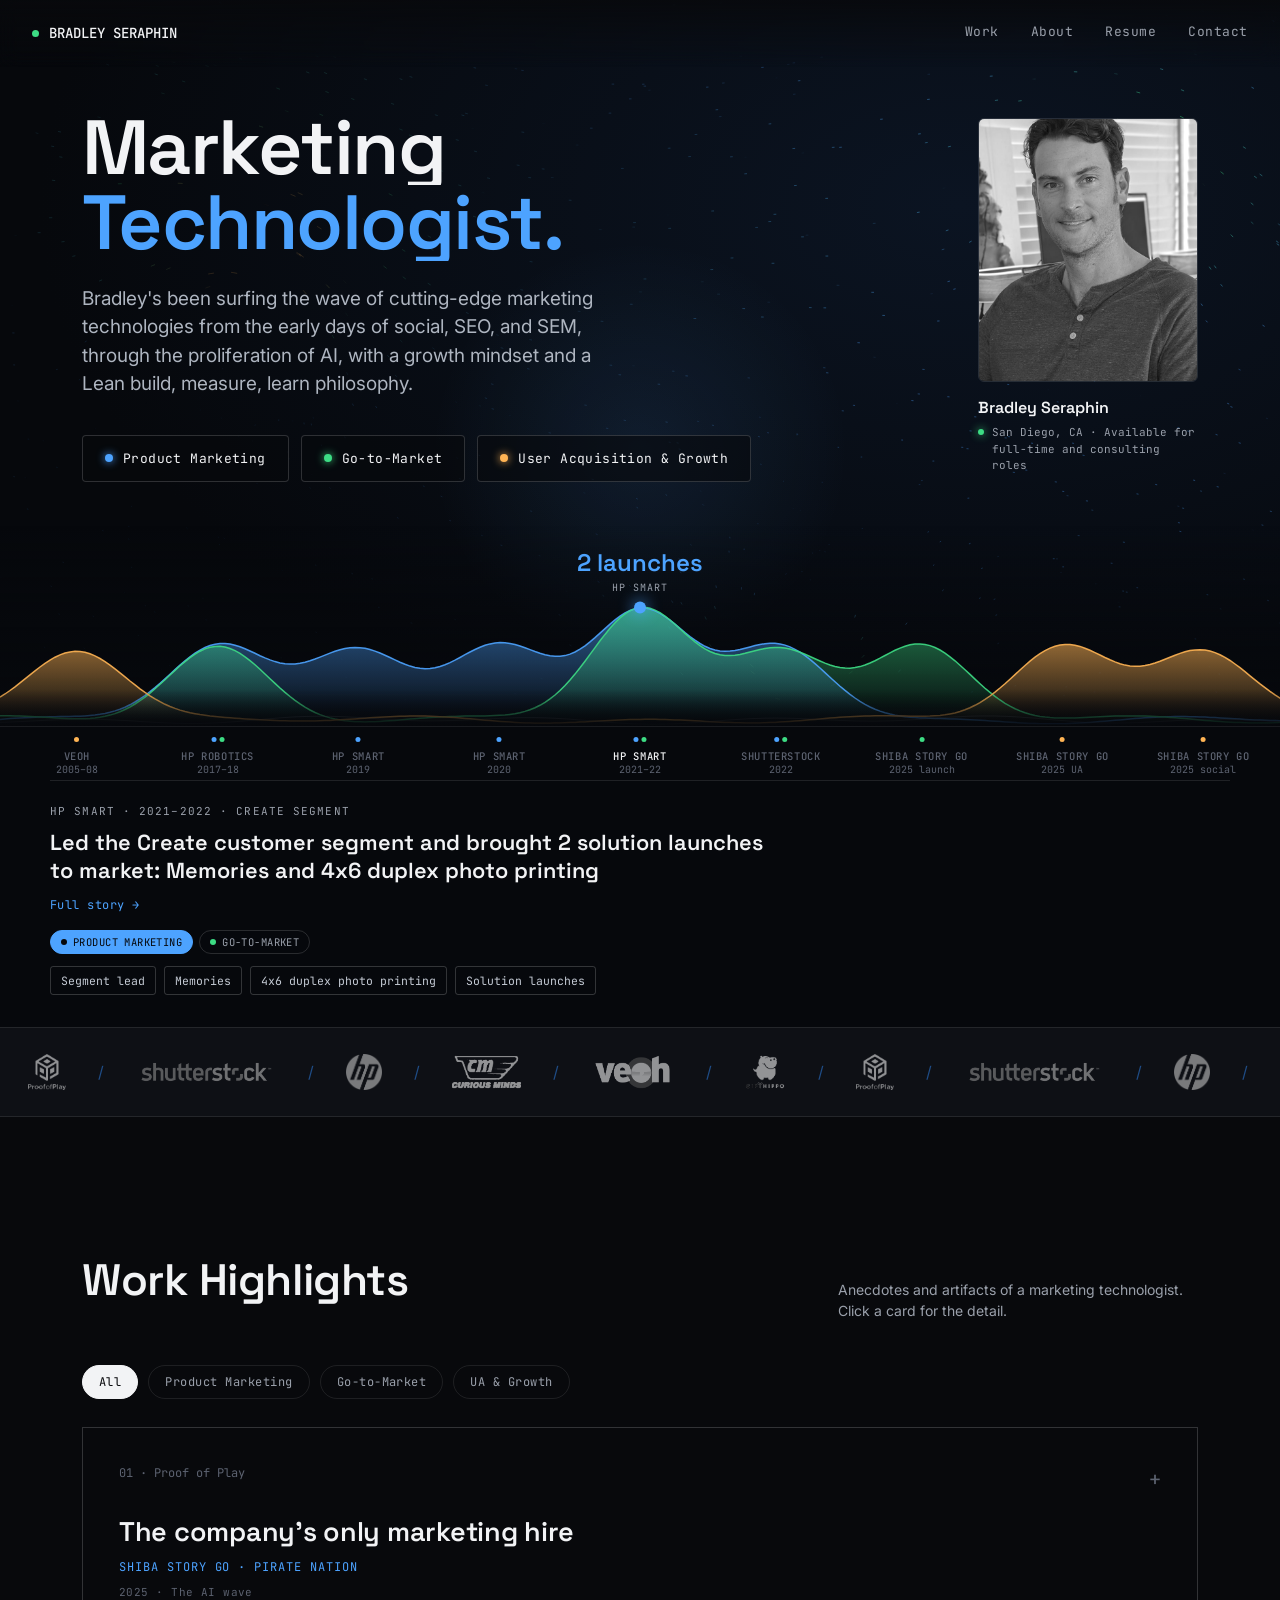
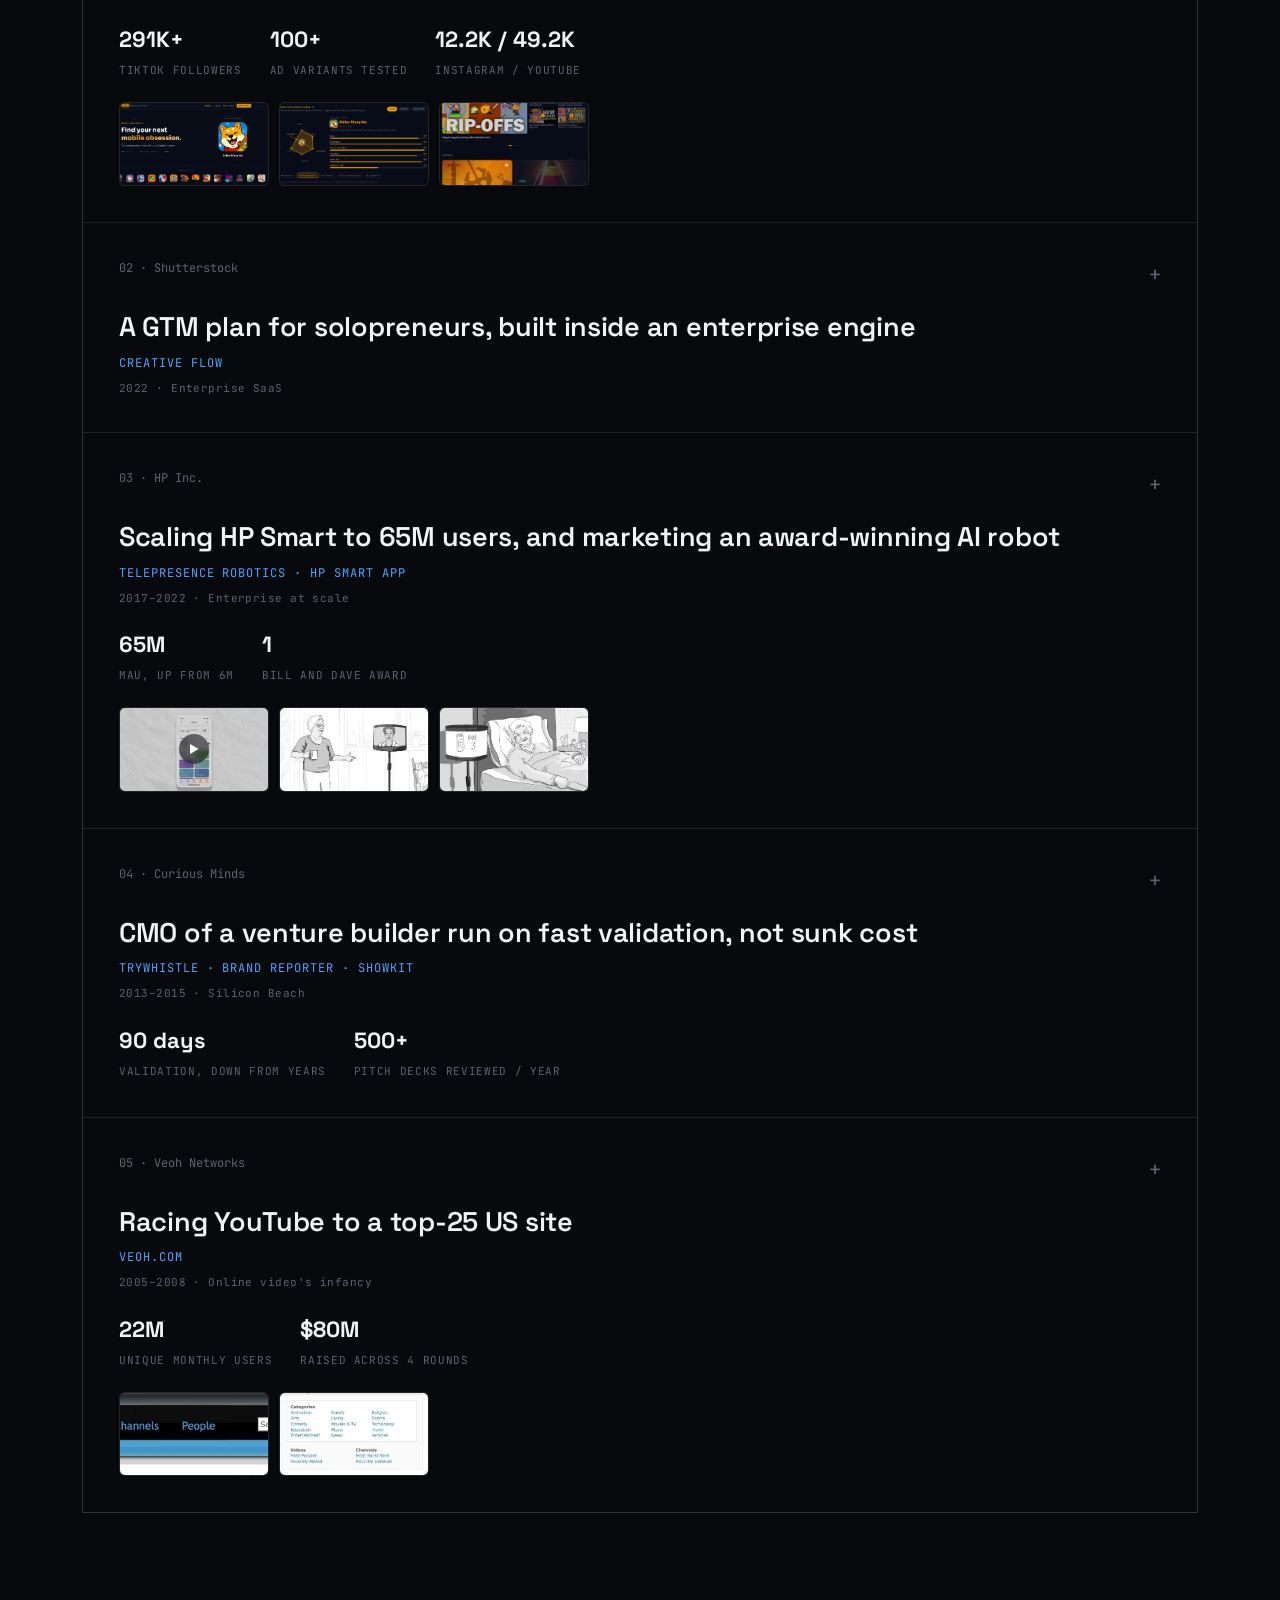
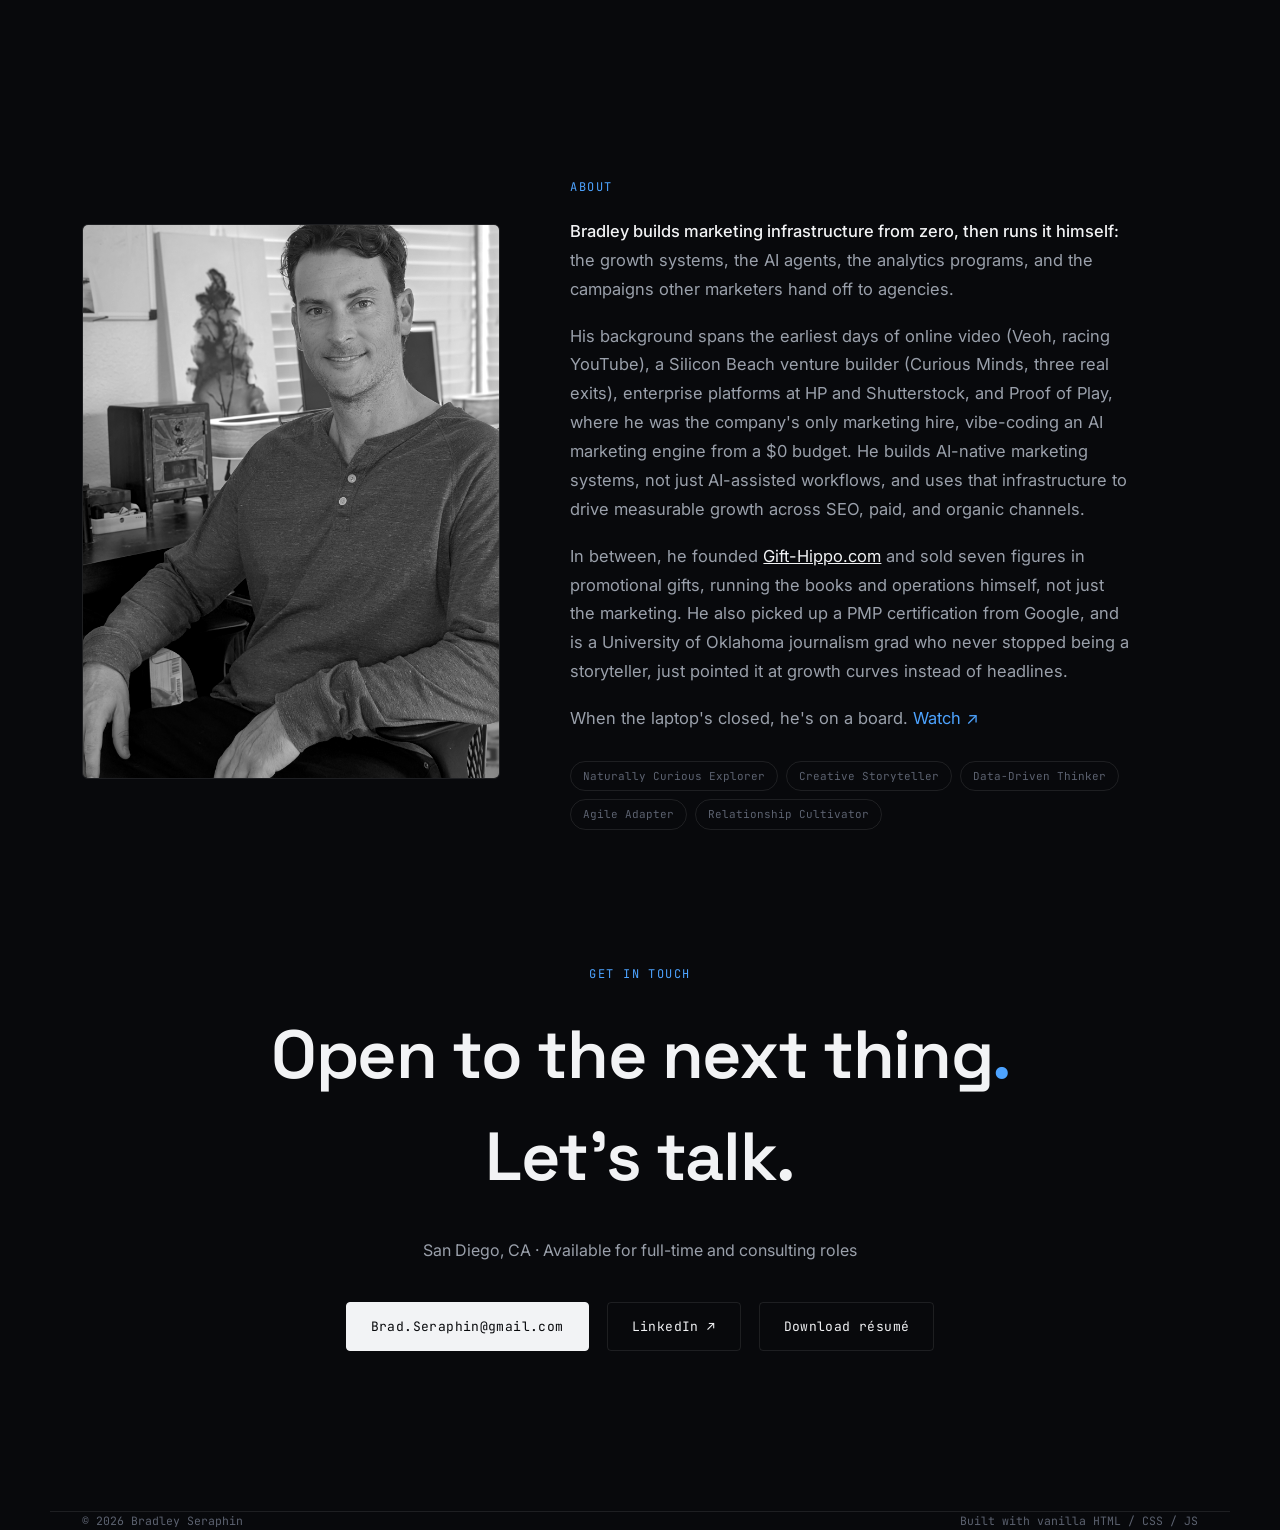
==== index.html @ 52c8e575 "Add Vimeo link to about section Co-Authored-By: Claude Sonnet 4.6 <noreply@anthropic.com>" ====
<!DOCTYPE html>
<html lang="en">
<head>
<meta charset="UTF-8">
<meta name="viewport" content="width=device-width, initial-scale=1.0">
<title>Bradley Seraphin | Marketing Technologist</title>
<meta name="description" content="Bradley Seraphin builds AI-native marketing systems that drive measurable growth, from Veoh and HP to Shutterstock and Proof of Play.">
<link rel="preconnect" href="https://fonts.googleapis.com">
<link rel="preconnect" href="https://fonts.gstatic.com" crossorigin>
<link href="https://fonts.googleapis.com/css2?family=Space+Grotesk:wght@500;600;700&family=Inter:wght@400;500&family=JetBrains+Mono:wght@400;500&display=swap" rel="stylesheet">
<link rel="stylesheet" href="css/style.css">
</head>
<body>

<div class="cursor-glow"></div>

<nav class="nav">
  <a href="#top" class="nav__mark"><span class="nav__dot"></span>BRADLEY SERAPHIN</a>
  <div class="nav__links">
    <a href="#work">Work</a>
    <a href="#about">About</a>
    <a href="assets/Bradley-Seraphin-Resume.pdf" download>Resume</a>
    <a href="#contact">Contact</a>
  </div>
</nav>

<main>

  <section class="hero calm" id="top">
    <canvas id="flow" aria-hidden="true"></canvas>

    <div class="wrap calm__top">
      <div class="calm__copy">
        <h1 class="hero__title" aria-label="Marketing Technologist">
          <span class="line-break"><span class="word"><span style="animation-delay:.05s">Marketing</span></span></span>
          <span class="line-break"><span class="word"><span style="animation-delay:.18s" class="accent">Technologist.</span></span></span>
        </h1>
        <p class="hero__sub">
          Bradley's been surfing the wave of cutting-edge marketing technologies from the early
          days of social, SEO, and SEM, through the proliferation of AI, with a growth mindset
          and a Lean build, measure, learn philosophy.
        </p>
        <div class="calm__pillars" role="group" aria-label="Specialties">
          <button type="button" data-pillar="pm" aria-pressed="false"><i></i>Product Marketing</button>
          <button type="button" data-pillar="gtm" aria-pressed="false"><i></i>Go-to-Market</button>
          <button type="button" data-pillar="growth" aria-pressed="false"><i></i>User Acquisition &amp; Growth</button>
        </div>
      </div>

      <figure class="calm__me">
        <img src="assets/surf-portrait.jpg" alt="Bradley Seraphin">
        <figcaption>
          <b>Bradley Seraphin</b>
          <span><i class="calm__live"></i>San Diego, CA · Available for full-time and consulting roles</span>
        </figcaption>
      </figure>
    </div>

    <div class="swell" id="swell">
      <div class="swell__stage">
        <svg class="swell__svg" aria-hidden="true"></svg>
        <div class="swell__scan" aria-hidden="true"><i></i></div>
        <div class="swell__crest" aria-hidden="true"><b></b><span></span></div>
        <button type="button" class="swell__back" hidden>← All waves</button>
      </div>
      <div class="swell__axis wrap-wide" role="tablist" aria-label="Career moments"></div>
      <div class="swell__readout wrap" id="swell-card" aria-live="polite"></div>
    </div>
  </section>

  <div class="marquee-section">
    <div class="marquee">
      <div class="marquee__group">
        <span class="marquee__item"><a href="work/proof-of-play.html"><img class="marquee__logo" src="assets/logos/proof-of-play.png" alt="Proof of Play"></a></span><span class="marquee__dot">/</span>
        <span class="marquee__item"><a href="work/shutterstock.html"><img class="marquee__logo" src="assets/logos/shutterstock.png" alt="Shutterstock"></a></span><span class="marquee__dot">/</span>
        <span class="marquee__item"><a href="work/hp.html"><img class="marquee__logo" src="assets/logos/hp.png" alt="HP"></a></span><span class="marquee__dot">/</span>
        <span class="marquee__item"><a href="work/curious-minds.html"><img class="marquee__logo" src="assets/logos/curious-minds.png" alt="Curious Minds"></a></span><span class="marquee__dot">/</span>
        <span class="marquee__item"><a href="work/veoh.html"><img class="marquee__logo" src="assets/logos/veoh.png" alt="Veoh"></a></span><span class="marquee__dot">/</span>
        <span class="marquee__item"><a href="work/gift-hippo.html"><img class="marquee__logo" src="assets/logos/gift-hippo.png" alt="Gift Hippo"></a></span><span class="marquee__dot">/</span>
      </div>
      <div class="marquee__group" aria-hidden="true">
        <span class="marquee__item"><a href="work/proof-of-play.html"><img class="marquee__logo" src="assets/logos/proof-of-play.png" alt="Proof of Play"></a></span><span class="marquee__dot">/</span>
        <span class="marquee__item"><a href="work/shutterstock.html"><img class="marquee__logo" src="assets/logos/shutterstock.png" alt="Shutterstock"></a></span><span class="marquee__dot">/</span>
        <span class="marquee__item"><a href="work/hp.html"><img class="marquee__logo" src="assets/logos/hp.png" alt="HP"></a></span><span class="marquee__dot">/</span>
        <span class="marquee__item"><a href="work/curious-minds.html"><img class="marquee__logo" src="assets/logos/curious-minds.png" alt="Curious Minds"></a></span><span class="marquee__dot">/</span>
        <span class="marquee__item"><a href="work/veoh.html"><img class="marquee__logo" src="assets/logos/veoh.png" alt="Veoh"></a></span><span class="marquee__dot">/</span>
        <span class="marquee__item"><a href="work/gift-hippo.html"><img class="marquee__logo" src="assets/logos/gift-hippo.png" alt="Gift Hippo"></a></span><span class="marquee__dot">/</span>
      </div>
    </div>
  </div>

  <section class="section-pad" id="work">
    <div class="wrap">
      <div class="section-head reveal">
        <h2>Work Highlights</h2>
        <p>Anecdotes and artifacts of a marketing technologist. Click a card for the detail.</p>
      </div>

      <div class="work-filter" role="group" aria-label="Filter work by specialty">
        <button type="button" data-filter="all" aria-pressed="true">All</button>
        <button type="button" data-filter="pm" aria-pressed="false">Product Marketing</button>
        <button type="button" data-filter="gtm" aria-pressed="false">Go-to-Market</button>
        <button type="button" data-filter="growth" aria-pressed="false">UA &amp; Growth</button>
      </div>

      <div class="work-grid">

        <article class="case reveal" data-pillars="growth gtm">
          <div class="case__top">
            <span class="case__num">01 · Proof of Play</span>
            <span class="case__toggle">+</span>
          </div>
          <h3 class="case__title">The company's only marketing hire</h3>
          <div class="case__brand">Shiba Story Go · Pirate Nation</div>
          <div class="case__era">2025 · The AI wave</div>
          <div class="case__metrics">
            <div class="case__metric"><b>291K+</b><span>TikTok followers</span></div>
            <div class="case__metric"><b>100+</b><span>ad variants tested</span></div>
            <div class="case__metric"><b>12.2K / 49.2K</b><span>Instagram / YouTube</span></div>
          </div>
          <div class="case__visuals">
            <a class="case__visual" href="work/proof-of-play.html" aria-label="Mobile Game Report home">
              <img src="work/img/mgr-home.png" alt="Mobile Game Report home page">
            </a>
            <a class="case__visual" href="work/proof-of-play.html" aria-label="Game Intelligence Radar">
              <img src="work/img/mgr-radar.png" alt="Game Intelligence Radar">
            </a>
            <a class="case__visual" href="work/proof-of-play.html" aria-label="Mobile Game Report articles">
              <img src="work/img/mgr-articles.png" alt="Mobile Game Report articles">
            </a>
          </div>
          <div class="case__detail">
            <p>
              Sole marketing hire, recruited to build the function from zero,
              driving growth and UA while managing Appvertiser (UA) and EXYZ (creative). Vibe-coded
              Mobile Game Report, a fully automated content engine that ran real research and editorial
              coverage alongside promotional content, earning credible mentions and AI visibility on a
              $0 budget. Built paid acquisition and creative testing systems, including 100+ ad variants,
              and grew Shiba Story Go's TikTok, Instagram, and YouTube from zero in about two months
              before Proof of Play closed.
            </p>
            <a href="work/proof-of-play.html" class="mono-tag" style="display:inline-block; margin-top:6px;">Full story →</a>
          </div>
        </article>

        <article class="case reveal" data-pillars="gtm pm">
          <div class="case__top">
            <span class="case__num">02 · Shutterstock</span>
            <span class="case__toggle">+</span>
          </div>
          <h3 class="case__title">A GTM plan for solopreneurs, built inside an enterprise engine</h3>
          <div class="case__brand">Creative Flow</div>
          <div class="case__era">2022 · Enterprise SaaS</div>
          <div class="case__detail">
            <p>
              Developed the go-to-market plan for Creative Flow, a B2C SaaS product built inside a
              public, enterprise-scale media company (NYSE: SSTK), targeting solopreneurs. The strategy:
              teach first: SEO content and micro-influencer video that taught the audience something
              genuinely useful, building product familiarity and retention before ever asking for the
              sale. Also redesigned splash and landing pages and worked pricing strategy directly with
              product. Enterprise, GTM, SaaS, content, and influencer experience, in one stop.
            </p>
            <a href="work/shutterstock.html" class="mono-tag" style="display:inline-block; margin-top:6px;">Full story →</a>
          </div>
        </article>

        <article class="case reveal" data-pillars="pm gtm">
          <div class="case__top">
            <span class="case__num">03 · HP Inc.</span>
            <span class="case__toggle">+</span>
          </div>
          <h3 class="case__title">Scaling HP Smart to 65M users, and marketing an award-winning AI robot</h3>
          <div class="case__brand">Telepresence Robotics · HP Smart App</div>
          <div class="case__era">2017–2022 · Enterprise at scale</div>
          <div class="case__metrics">
            <div class="case__metric"><b>65M</b><span>MAU, up from 6M</span></div>
            <div class="case__metric"><b>1</b><span>Bill and Dave Award</span></div>
          </div>
          <div class="case__visuals">
            <a class="case__visual" href="work/hp.html" aria-label="Watch: HP Holiday Cards launch video">
              <img src="work/video/hp-holiday-cards-poster.jpg" alt="HP Holiday Cards: 4x6 Duplex launch video">
              <span class="case__visual__play"><span>▶</span></span>
            </a>
            <a class="case__visual" href="work/hp.html" aria-label="See the telepresence robotics illustrations">
              <img src="work/img/hp-sketch-communication.jpg" alt="Telepresence robot illustration, video call with a provider">
            </a>
            <a class="case__visual" href="work/hp.html" aria-label="See the telepresence robotics illustrations">
              <img src="work/img/hp-sketch-medication.jpg" alt="Telepresence robot illustration, medication reminder">
            </a>
          </div>
          <div class="case__detail">
            <p>
              Marketing lead on an award-winning AI telepresence robotics initiative aimed at
              preventing hospital readmissions: business plan, GTM strategy, and market case, taken
              through multiple HP checkpoints and earning the Bill and Dave Award. Then led go-to-market
              and analytics for the HP Smart app, working across 100+ stakeholders as it grew from 6M
              to 65M monthly active users, including the 4x6" Duplex printing feature he wrote the
              user stories for and directed the launch video on.
            </p>
            <a href="work/hp.html" class="mono-tag" style="display:inline-block; margin-top:6px;">Full story →</a>
          </div>
        </article>

        <article class="case reveal" data-pillars="">
          <div class="case__top">
            <span class="case__num">04 · Curious Minds</span>
            <span class="case__toggle">+</span>
          </div>
          <h3 class="case__title">CMO of a venture builder run on fast validation, not sunk cost</h3>
          <div class="case__brand">TryWhistle · Brand Reporter · ShowKit</div>
          <div class="case__era">2013–2015 · Silicon Beach</div>
          <div class="case__metrics">
            <div class="case__metric"><b>90 days</b><span>validation, down from years</span></div>
            <div class="case__metric"><b>500+</b><span>pitch decks reviewed / year</span></div>
          </div>
          <div class="case__detail">
            <p>
              As CMO of a Sunset Blvd venture builder, ran marketing for the incubator itself while
              training young marketers into startup CEOs. Built the Lean Lab, a methodology designed
              to invalidate more ideas than it funded, cutting validation timelines from years to 90
              days on sub-$10K bets. Three ideas survived the filter: TryWhistle (acquired by
              Cloudbeds), Brand Reporter (acquired by YPB Group), and ShowKit (TechCrunch Disrupt
              finalist).
            </p>
            <a href="work/curious-minds.html" class="mono-tag" style="display:inline-block; margin-top:6px;">Full story →</a>
          </div>
        </article>

        <article class="case reveal" data-pillars="growth">
          <div class="case__top">
            <span class="case__num">05 · Veoh Networks</span>
            <span class="case__toggle">+</span>
          </div>
          <h3 class="case__title">Racing YouTube to a top-25 US site</h3>
          <div class="case__brand">Veoh.com</div>
          <div class="case__era">2005–2008 · Online video's infancy</div>
          <div class="case__metrics">
            <div class="case__metric"><b>22M</b><span>unique monthly users</span></div>
            <div class="case__metric"><b>$80M</b><span>raised across 4 rounds</span></div>
          </div>
          <div class="case__visuals">
            <a class="case__visual" href="work/veoh.html" aria-label="See the archived Veoh.com site">
              <img src="work/img/veoh-nav-2007.jpg" alt="Veoh.com navigation bar, archived April 2007">
            </a>
            <a class="case__visual" href="work/veoh.html" aria-label="See the archived Veoh.com site">
              <img src="work/img/veoh-ads-2007.jpg" alt="Veoh.com category browser and 2007 advertiser units">
            </a>
          </div>
          <div class="case__detail">
            <p>
              Left journalism in 2005 for the ground floor of a company chasing the same prize as
              YouTube. Led community and programmed the homepage while picking up the SDLC directly
              from the engineers around him, then turned it all into growth hacking a platform that
              hit a top-25 US, top-100 global audience. Pioneered early in-video ad formats (homepage
              takeovers, preview and post-roll units) on a platform that later won landmark DMCA
              safe-harbor rulings against IO Group and Universal Music Group.
            </p>
            <a href="work/veoh.html" class="mono-tag" style="display:inline-block; margin-top:6px;">Full story →</a>
          </div>
        </article>

      </div>
    </div>
  </section>

  <section class="section-pad" id="about">
    <div class="wrap about">
      <div class="about__img reveal">
        <img src="assets/brad-wide.jpg" alt="Bradley Seraphin at his desk">
      </div>
      <div class="about__body reveal">
        <span class="mono-tag">About</span>
        <p style="margin-top:20px;">
          <strong>Bradley builds marketing infrastructure from zero, then runs it himself:</strong>
          the growth systems, the AI agents, the analytics programs, and the campaigns other marketers
          hand off to agencies.
        </p>
        <p>
          His background spans the earliest days of online video (Veoh, racing YouTube), a Silicon
          Beach venture builder (Curious Minds, three real exits), enterprise platforms at HP and
          Shutterstock, and Proof of Play, where he was the company's only marketing hire,
          vibe-coding an AI marketing engine from a $0 budget. He builds AI-native marketing systems,
          not just AI-assisted workflows, and uses that infrastructure to drive measurable growth
          across SEO, paid, and organic channels.
        </p>
        <p>
          In between, he founded <a href="work/gift-hippo.html" style="color:var(--ink); text-decoration:underline;">Gift-Hippo.com</a> and sold seven figures in promotional gifts,
          running the books and operations himself, not just the marketing. He also picked up a
          PMP certification from Google, and is a University of Oklahoma journalism grad who never
          stopped being a storyteller, just pointed it at growth curves instead of headlines.
        </p>
        <p>
          When the laptop's closed, he's on a board. <a href="https://vimeo.com/bradseraphin" target="_blank" rel="noopener" style="color:var(--accent);">Watch ↗</a>
        </p>
        <div class="traits">
          <span>Naturally Curious Explorer</span>
          <span>Creative Storyteller</span>
          <span>Data-Driven Thinker</span>
          <span>Agile Adapter</span>
          <span>Relationship Cultivator</span>
        </div>
      </div>
    </div>
  </section>

  <section class="contact" id="contact">
    <div class="wrap">
      <span class="mono-tag reveal">Get in touch</span>
      <h2 class="reveal" style="margin-top:20px;">Open to the next thing<span class="accent">.</span> Let's talk.</h2>
      <p class="reveal">San Diego, CA · Available for full-time and consulting roles</p>
      <div class="contact-links reveal">
        <a href="mailto:Brad.Seraphin@gmail.com" class="btn btn--solid">Brad.Seraphin@gmail.com</a>
        <a href="https://www.linkedin.com/in/bradseraphin/" target="_blank" rel="noopener" class="btn btn--ghost">LinkedIn ↗</a>
        <a href="assets/Bradley-Seraphin-Resume.pdf" download class="btn btn--ghost">Download résumé</a>
      </div>
    </div>
  </section>

</main>

<footer class="wrap">
  <span>© 2026 Bradley Seraphin</span>
  <span>Built with vanilla HTML / CSS / JS</span>
</footer>

<script src="js/main.js"></script>
</body>
</html>
---- css/style.css ----
/* ============================================================
   Bradley Seraphin — Marketing Technologist
   ============================================================ */

:root {
  --bg: #08090c;
  --bg-alt: #0e1015;
  --ink: #f2f3f5;
  --ink-dim: #9aa0ab;
  --ink-faint: #5c6270;
  --accent: #4da3ff;
  --accent-dim: #1f4c85;
  --line: rgba(255, 255, 255, 0.09);
  --mono: "JetBrains Mono", ui-monospace, SFMono-Regular, Menlo, monospace;
  --sans: "Space Grotesk", -apple-system, BlinkMacSystemFont, "Segoe UI", sans-serif;
  --body: "Inter", -apple-system, BlinkMacSystemFont, "Segoe UI", sans-serif;
  --ease: cubic-bezier(0.16, 1, 0.3, 1);
}

* { margin: 0; padding: 0; box-sizing: border-box; }

html { scroll-behavior: smooth; }

body {
  background: var(--bg);
  color: var(--ink);
  font-family: var(--body);
  line-height: 1.5;
  overflow-x: hidden;
  -webkit-font-smoothing: antialiased;
}

a { color: inherit; text-decoration: none; }

img { display: block; max-width: 100%; }

section { position: relative; }

.wrap {
  max-width: 1180px;
  margin: 0 auto;
  padding: 0 32px;
}

.mono-tag {
  font-family: var(--mono);
  font-size: 12px;
  letter-spacing: 0.12em;
  text-transform: uppercase;
  color: var(--accent);
}

/* ---------------- Nav ---------------- */

.nav {
  position: fixed;
  top: 0; left: 0; right: 0;
  z-index: 100;
  display: flex;
  align-items: center;
  justify-content: space-between;
  padding: 22px 32px;
  backdrop-filter: blur(10px);
  background: linear-gradient(180deg, rgba(8,9,12,0.85), rgba(8,9,12,0));
  transition: background 0.3s var(--ease);
}

.nav.scrolled {
  background: rgba(8,9,12,0.85);
  border-bottom: 1px solid var(--line);
}

.nav__mark {
  font-family: var(--mono);
  font-weight: 500;
  font-size: 14px;
  display: flex;
  align-items: center;
  gap: 10px;
}

.nav__dot {
  width: 7px; height: 7px;
  border-radius: 50%;
  background: #3ddc84;
  box-shadow: 0 0 0 0 rgba(61,220,132,0.6);
  animation: pulse 2.4s infinite;
}

@keyframes pulse {
  0% { box-shadow: 0 0 0 0 rgba(61,220,132,0.5); }
  70% { box-shadow: 0 0 0 8px rgba(61,220,132,0); }
  100% { box-shadow: 0 0 0 0 rgba(61,220,132,0); }
}

.nav__links {
  display: flex;
  gap: 32px;
  font-family: var(--mono);
  font-size: 13px;
  letter-spacing: 0.04em;
}

.nav__links a {
  position: relative;
  color: var(--ink-dim);
  transition: color 0.2s;
  padding-bottom: 3px;
}
.nav__links a::after {
  content: "";
  position: absolute;
  left: 0; bottom: 0;
  width: 0; height: 1px;
  background: var(--accent);
  transition: width 0.25s var(--ease);
}
.nav__links a:hover { color: var(--ink); }
.nav__links a:hover::after { width: 100%; }

/* ---------------- Hero (legacy base — kept for work pages) ---------------- */

.hero {
  height: 100vh;
  min-height: 640px;
  display: flex;
  align-items: center;
  overflow: hidden;
  background: var(--bg);
}

.hero__title {
  font-family: var(--sans);
  font-weight: 600;
  font-size: clamp(40px, 7vw, 92px);
  line-height: 0.98;
  letter-spacing: -0.02em;
  max-width: 900px;
}

.hero__title .word {
  display: inline-block;
  overflow: hidden;
  vertical-align: top;
}

.hero__title .word span {
  display: inline-block;
  transform: translateY(110%);
  animation: rise 0.85s var(--ease) forwards;
}

.hero__title .line-break { display: block; }

.hero__title .accent { color: var(--accent); }

@keyframes rise {
  to { transform: translateY(0); opacity: 1; }
}

.hero__sub {
  margin-top: 28px;
  max-width: 560px;
  font-size: clamp(16px, 1.6vw, 19px);
  color: var(--ink-dim);
  opacity: 0;
  animation: rise 0.7s var(--ease) 0.9s forwards;
}

.btn {
  font-family: var(--mono);
  font-size: 13px;
  letter-spacing: 0.03em;
  padding: 14px 24px;
  border-radius: 4px;
  border: 1px solid var(--line);
  transition: all 0.25s var(--ease);
}

.btn--solid {
  background: var(--ink);
  color: var(--bg);
  border-color: var(--ink);
}
.btn--solid:hover { background: var(--accent); border-color: var(--accent); color: var(--bg); }

.btn--ghost:hover { border-color: var(--ink-dim); color: var(--ink); }

/* ---------------- Marquee ---------------- */

.marquee-section {
  border-top: 1px solid var(--line);
  border-bottom: 1px solid var(--line);
  padding: 26px 0;
  background: var(--bg-alt);
}

.marquee {
  display: flex;
  width: max-content;
  animation: scroll-left 32s linear infinite;
}

.marquee-section:hover .marquee { animation-play-state: paused; }

.marquee__group {
  display: flex;
  align-items: center;
}

.marquee__item {
  font-family: var(--mono);
  font-size: 15px;
  color: var(--ink-dim);
  padding: 0 28px;
  white-space: nowrap;
  transition: color 0.2s;
  display: flex;
  align-items: center;
}
.marquee__item:hover { color: var(--ink); }

.marquee__logo {
  height: 36px;
  width: auto;
  max-width: 140px;
  object-fit: contain;
  filter: grayscale(1) brightness(1.7);
  opacity: 0.55;
  transition: filter 0.25s, opacity 0.25s;
}
.marquee__item:hover .marquee__logo {
  filter: none;
  opacity: 1;
}

.marquee__dot {
  color: var(--accent-dim);
  padding: 0 4px;
}

@keyframes scroll-left {
  from { transform: translateX(0); }
  to { transform: translateX(-50%); }
}

/* ---------------- Section heads ---------------- */

.section-head {
  display: flex;
  align-items: baseline;
  justify-content: space-between;
  gap: 24px;
  margin-bottom: 56px;
  flex-wrap: wrap;
}

.section-head h2 {
  font-family: var(--sans);
  font-size: clamp(28px, 4vw, 44px);
  font-weight: 600;
  letter-spacing: -0.01em;
}

.section-head p {
  color: var(--ink-dim);
  max-width: 360px;
  font-size: 14px;
}

.section-pad { padding: 130px 0; }

/* ---------------- Reveal ---------------- */

.reveal {
  opacity: 0;
  transform: translateY(28px);
  transition: opacity 0.7s var(--ease), transform 0.7s var(--ease);
}
.reveal.in-view { opacity: 1; transform: translateY(0); }

/* ---------------- Work grid ---------------- */

.work-grid {
  display: grid;
  gap: 1px;
  background: var(--line);
  border: 1px solid var(--line);
}

.case {
  background: var(--bg);
  padding: 36px;
  cursor: pointer;
  transition: background 0.3s;
}
.case:hover { background: var(--bg-alt); }

.case__top {
  display: flex;
  justify-content: space-between;
  align-items: flex-start;
  gap: 20px;
}

.case__num {
  font-family: var(--mono);
  font-size: 12px;
  color: var(--ink-faint);
}

.case__toggle {
  font-family: var(--mono);
  font-size: 20px;
  color: var(--ink-faint);
  transition: transform 0.35s var(--ease), color 0.2s;
  flex-shrink: 0;
}
.case.open .case__toggle { transform: rotate(45deg); color: var(--accent); }

.case__title {
  font-family: var(--sans);
  font-size: clamp(20px, 2.4vw, 27px);
  font-weight: 600;
  margin-top: 18px;
  letter-spacing: -0.01em;
}

.case__brand {
  font-family: var(--mono);
  font-size: 12px;
  color: var(--accent);
  text-transform: uppercase;
  letter-spacing: 0.08em;
  margin-top: 6px;
}

.case__era {
  font-family: var(--mono);
  font-size: 11px;
  color: var(--ink-faint);
  letter-spacing: 0.04em;
  margin-top: 8px;
}

.case__metrics {
  display: flex;
  gap: 28px;
  margin-top: 22px;
  flex-wrap: wrap;
}

.case__visuals {
  display: flex;
  gap: 10px;
  margin-top: 22px;
  flex-wrap: wrap;
}
.case__visual {
  position: relative;
  width: 150px;
  aspect-ratio: 16/9;
  border-radius: 6px;
  overflow: hidden;
  border: 1px solid var(--line);
  background: var(--bg-alt);
  flex-shrink: 0;
  display: block;
}
.case__visual img {
  width: 100%;
  height: 100%;
  object-fit: cover;
  display: block;
  transition: transform 0.35s var(--ease));
}
.case__visual:hover img { transform: scale(1.06); }
.case__visual__play {
  position: absolute;
  inset: 0;
  display: flex;
  align-items: center;
  justify-content: center;
  background: rgba(8,9,12,0.18);
  pointer-events: none;
}
.case__visual__play span {
  width: 30px;
  height: 30px;
  border-radius: 50%;
  background: rgba(8,9,12,0.55);
  backdrop-filter: blur(2px);
  display: flex;
  align-items: center;
  justify-content: center;
  color: #fff;
  font-size: 11px;
}

@media (max-width: 640px) {
  .case__visual { width: 120px; }
}

.case__metric b {
  font-family: var(--sans);
  font-size: 22px;
  display: block;
  color: var(--ink);
}
.case__metric span {
  font-size: 11px;
  color: var(--ink-faint);
  font-family: var(--mono);
  text-transform: uppercase;
  letter-spacing: 0.06em;
}

.case__detail {
  max-height: 0;
  overflow: hidden;
  transition: max-height 0.5s var(--ease), margin-top 0.5s var(--ease);
}
.case.open .case__detail { max-height: 500px; margin-top: 22px; }

.case__detail p {
  color: var(--ink-dim);
  font-size: 14.5px;
  line-height: 1.7;
  max-width: 640px;
}

/* ---------------- Stack ---------------- */

.stack-strip {
  padding: 60px 0;
  border-top: 1px solid var(--line);
}

.stack-list {
  display: flex;
  flex-wrap: wrap;
  gap: 10px;
  font-family: var(--mono);
}

.stack-list span {
  font-size: 12.5px;
  padding: 7px 14px;
  border: 1px solid var(--line);
  border-radius: 100px;
  color: var(--ink-dim);
}

/* ---------------- About ---------------- */

.about {
  display: grid;
  grid-template-columns: 0.8fr 1.2fr;
  gap: 70px;
  align-items: center;
}

.about__img {
  position: relative;
  border-radius: 6px;
  overflow: hidden;
  border: 1px solid var(--line);
}
.about__img img {
  filter: grayscale(1) contrast(1.05);
  width: 100%;
}

.about__body p {
  font-size: 16.5px;
  color: var(--ink-dim);
  margin-bottom: 18px;
  max-width: 560px;
  line-height: 1.75;
}

.about__body p strong { color: var(--ink); font-weight: 500; }

.traits {
  display: flex;
  flex-wrap: wrap;
  gap: 8px;
  margin-top: 28px;
}
.traits span {
  font-family: var(--mono);
  font-size: 11px;
  color: var(--ink-faint);
  border: 1px solid var(--line);
  padding: 6px 12px;
  border-radius: 100px;
}

/* ---------------- Contact ---------------- */

.contact {
  text-align: center;
  padding-bottom: 160px;
}

.contact h2 {
  font-family: var(--sans);
  font-size: clamp(34px, 6vw, 68px);
  font-weight: 600;
  letter-spacing: -0.02em;
  max-width: 780px;
  margin: 0 auto 30px;
}

.contact h2 .accent { color: var(--accent); }

.contact p {
  color: var(--ink-dim);
  margin-bottom: 40px;
}

.contact-links {
  display: flex;
  justify-content: center;
  gap: 18px;
  flex-wrap: wrap;
}

footer {
  border-top: 1px solid var(--line);
  padding: 28px 0;
  display: flex;
  justify-content: space-between;
  font-family: var(--mono);
  font-size: 11.5px;
  color: var(--ink-faint);
  flex-wrap: wrap;
  gap: 10px;
}

/* ---------------- Cursor glow ---------------- */

.cursor-glow {
  position: fixed;
  width: 420px;
  height: 420px;
  border-radius: 50%;
  background: radial-gradient(circle, rgba(77,163,255,0.10), transparent 70%);
  pointer-events: none;
  transform: translate(-50%, -50%);
  z-index: 1;
  mix-blend-mode: screen;
  will-change: transform;
}

/* ---------------- Work detail page ---------------- */

.back-link {
  display: inline-flex;
  align-items: center;
  gap: 8px;
  font-family: var(--mono);
  font-size: 12.5px;
  color: var(--ink-faint);
  margin-top: 100px;
  transition: color 0.2s;
}
.back-link:hover { color: var(--accent); }

.page-hero {
  padding: 40px 0 90px;
  border-bottom: 1px solid var(--line);
}

.page-hero__logo {
  max-height: 64px;
  max-width: 220px;
  filter: grayscale(1) brightness(1.6);
  margin-bottom: 34px;
}

.page-hero h1 {
  font-family: var(--sans);
  font-weight: 600;
  font-size: clamp(32px, 5.5vw, 60px);
  letter-spacing: -0.02em;
  max-width: 820px;
  line-height: 1.05;
}

.page-hero__role {
  font-family: var(--mono);
  font-size: 13px;
  color: var(--accent);
  margin-top: 22px;
  letter-spacing: 0.02em;
}

.page-hero__meta {
  color: var(--ink-faint);
  font-size: 13px;
  margin-top: 4px;
  font-family: var(--mono);
}

.metric-row {
  display: flex;
  flex-wrap: wrap;
  gap: 48px;
  margin-top: 48px;
}
.metric-row b {
  font-family: var(--sans);
  font-size: 32px;
  font-weight: 600;
  display: block;
  color: var(--ink);
}
.metric-row span {
  font-family: var(--mono);
  font-size: 11px;
  color: var(--ink-faint);
  text-transform: uppercase;
  letter-spacing: 0.06em;
}

.narrative {
  max-width: 720px;
}
.narrative h2 {
  font-family: var(--sans);
  font-size: 22px;
  font-weight: 600;
  margin-bottom: 22px;
}
.narrative p {
  color: var(--ink-dim);
  font-size: 16px;
  line-height: 1.8;
  margin-bottom: 20px;
}
.narrative p strong { color: var(--ink); font-weight: 500; }

.gallery {
  display: grid;
  grid-template-columns: repeat(6, 1fr);
  gap: 14px;
  margin-top: 20px;
}
.gallery__item {
  border: 1px solid var(--line);
  border-radius: 6px;
  overflow: hidden;
  background: var(--bg-alt);
}
.gallery__item img {
  width: 100%;
  height: 100%;
  object-fit: cover;
  display: block;
  transition: transform 0.5s var(--ease);
}
.gallery__item:hover img { transform: scale(1.05); }

.gallery__wide { grid-column: span 6; aspect-ratio: 16/8; }
.gallery__med { grid-column: span 3; aspect-ratio: 4/3; }
.gallery__sq { grid-column: span 2; aspect-ratio: 1/1; }

.page-cta {
  display: flex;
  justify-content: space-between;
  align-items: center;
  flex-wrap: wrap;
  gap: 20px;
  padding: 60px 0 130px;
  margin-top: 60px;
  border-top: 1px solid var(--line);
}
.page-cta h3 {
  font-family: var(--sans);
  font-size: 24px;
  font-weight: 600;
}

@media (max-width: 760px) {
  .gallery { grid-template-columns: repeat(2, 1fr); }
  .gallery__wide { grid-column: span 2; }
  .gallery__med { grid-column: span 2; aspect-ratio: 16/10; }
  .gallery__sq { grid-column: span 1; }
  .back-link { margin-top: 90px; }
}

/* ---------------- Social grid ---------------- */

.social-grid {
  display: grid;
  grid-template-columns: repeat(3, 1fr);
  gap: 16px;
  margin: 30px 0 8px;
}
.social-grid__item {
  display: block;
  border: 1px solid var(--line);
  border-radius: 8px;
  overflow: hidden;
  background: var(--bg-alt);
}
.social-grid__item img {
  width: 100%;
  display: block;
  aspect-ratio: 4/3;
  object-fit: cover;
  object-position: top;
}
.social-grid__cap {
  padding: 12px 14px;
  font-family: var(--mono);
  font-size: 11px;
  color: var(--ink-faint);
  border-top: 1px solid var(--line);
}
.social-grid__cap b { color: var(--ink-dim); font-weight: 500; }

.growth-card {
  border: 1px solid var(--line);
  border-radius: 10px;
  background: var(--bg-alt);
  padding: 28px 30px 20px;
  margin: 28px 0 8px;
  display: grid;
  grid-template-columns: 1.3fr 1fr;
  gap: 30px;
  align-items: center;
}
.growth-card__chart svg { width: 100%; height: auto; display: block; }
.growth-card__side {
  display: flex;
  flex-direction: column;
  gap: 18px;
}
.growth-card__side .mono-tag { display: block; }
.growth-stat b {
  font-family: var(--sans);
  font-size: 26px;
  font-weight: 600;
  display: block;
  color: var(--ink);
}
.growth-stat span {
  font-family: var(--mono);
  font-size: 11px;
  color: var(--ink-faint);
  text-transform: uppercase;
  letter-spacing: 0.05em;
}

@media (max-width: 760px) {
  .growth-card { grid-template-columns: 1fr; padding: 24px 20px 18px; }
}

@media (max-width: 760px) {
  .social-grid { grid-template-columns: 1fr; }
  .receipts { grid-template-columns: 1fr; }
}

/* ---------------- Woven media/text rows ---------------- */

.weave {
  display: grid;
  grid-template-columns: 1.1fr 1fr;
  gap: 52px;
  align-items: center;
  margin: 54px 0;
}
.weave.reverse .weave__media { order: 2; }
.weave.reverse .weave__text { order: 1; }

.weave__media {
  border: 1px solid var(--line);
  border-radius: 8px;
  overflow: hidden;
  background: var(--bg-alt);
}
.weave__media img {
  width: 100%;
  display: block;
}
.weave__media a { display: block; }

.weave__text .mono-tag {
  display: block;
  margin-bottom: 14px;
}
.weave__text p {
  color: var(--ink-dim);
  font-size: 15.5px;
  line-height: 1.8;
}
.weave__text p strong { color: var(--ink); font-weight: 500; }

@media (max-width: 860px) {
  .weave, .weave.reverse {
    grid-template-columns: 1fr;
    gap: 20px;
    margin: 38px 0;
  }
  .weave .weave__media, .weave.reverse .weave__media { order: 1; }
  .weave .weave__text, .weave.reverse .weave__text { order: 2; }
}

/* ---------------- Browser mockup ---------------- */

.browser-frame {
  max-width: 760px;
  margin: 0 auto;
  border: 1px solid var(--line);
  border-radius: 10px;
  overflow: hidden;
  background: var(--bg-alt);
}
.browser-frame__bar {
  display: flex;
  align-items: center;
  gap: 10px;
  padding: 12px 14px;
  border-bottom: 1px solid var(--line);
  background: #0c0d11;
}
.browser-frame__dots { display: flex; gap: 6px; }
.browser-frame__dots span {
  width: 9px; height: 9px; border-radius: 50%;
  background: var(--line);
}
.browser-frame__url {
  flex: 1;
  font-family: var(--mono);
  font-size: 11.5px;
  color: var(--ink-faint);
  background: var(--bg);
  border: 1px solid var(--line);
  border-radius: 100px;
  padding: 5px 14px;
  text-align: center;
}
.browser-frame__content {
  padding: 34px 28px;
  text-align: center;
  background:
    radial-gradient(circle at 20% 0%, rgba(77,163,255,0.08), transparent 55%),
    var(--bg-alt);
}
.mgr-brand {
  font-family: var(--sans);
  font-weight: 700;
  font-size: 15px;
  letter-spacing: -0.01em;
  color: var(--ink);
  margin-bottom: 18px;
}
.mgr-brand b { color: #f5a524; }
.mgr-nav {
  display: flex;
  justify-content: center;
  gap: 18px;
  font-family: var(--mono);
  font-size: 10.5px;
  color: var(--ink-faint);
  margin-bottom: 24px;
}
.mgr-nav span:first-child { color: #f5a524; }
.mgr-eyebrow {
  font-family: var(--mono);
  font-size: 10.5px;
  color: #f5a524;
  letter-spacing: 0.08em;
  margin-bottom: 8px;
}
.mgr-headline {
  font-family: var(--sans);
  font-weight: 600;
  font-size: clamp(22px, 3.4vw, 30px);
  color: var(--ink);
  line-height: 1.15;
  margin-bottom: 10px;
}
.mgr-headline em { color: #f5a524; font-style: normal; }
.mgr-tag {
  font-family: var(--mono);
  font-size: 11.5px;
  color: var(--ink-faint);
  text-transform: uppercase;
  letter-spacing: 0.06em;
  margin-bottom: 22px;
}
.mgr-stats {
  display: flex;
  justify-content: center;
  gap: 26px;
  font-family: var(--mono);
  font-size: 12px;
  color: var(--ink-dim);
  margin-bottom: 26px;
}
.mgr-stats b { color: #f5a524; }
.mgr-row {
  display: flex;
  justify-content: center;
  gap: 8px;
  padding: 16px 0;
  border-top: 1px solid var(--line);
  flex-wrap: wrap;
}
.mgr-row span {
  width: 30px; height: 30px;
  border-radius: 7px;
  background: linear-gradient(135deg, #2a2f3a, #1a1d24);
  border: 1px solid var(--line);
}
.mgr-radar {
  margin-top: 16px;
  padding-top: 20px;
  border-top: 1px solid var(--line);
  text-align: left;
}
.mgr-radar .mgr-eyebrow { text-align: left; }
.mgr-radar-pills {
  display: flex;
  gap: 8px;
  margin-top: 12px;
}
.mgr-radar-pills span {
  font-family: var(--mono);
  font-size: 10px;
  padding: 5px 12px;
  border-radius: 100px;
  border: 1px solid var(--line);
  color: var(--ink-faint);
}
.mgr-radar-pills span:first-child {
  background: #f5a524;
  border-color: #f5a524;
  color: #14150f;
}
.mgr-feature {
  display: inline-block;
  font-family: var(--mono);
  font-size: 11px;
  color: #f5a524;
  border: 1px solid rgba(245,165,36,0.4);
  border-radius: 100px;
  padding: 6px 16px;
}

/* ---------------- Cinematic player ---------------- */

.cine-player {
  max-width: 920px;
  margin: 8px auto 0;
}
.cine-player video {
  width: 100%;
  aspect-ratio: 16/9;
  background: #000;
  display: block;
  border-radius: 8px;
  border: 1px solid var(--line);
}
.cine-tabs {
  display: flex;
  justify-content: center;
  flex-wrap: wrap;
  gap: 10px;
  margin-top: 18px;
}
.cine-tabs button {
  font-family: var(--mono);
  font-size: 12px;
  letter-spacing: 0.02em;
  padding: 10px 18px;
  border-radius: 100px;
  border: 1px solid var(--line);
  background: transparent;
  color: var(--ink-dim);
  cursor: pointer;
  transition: all 0.2s;
}
.cine-tabs button:hover { color: var(--ink); border-color: var(--ink-dim); }
.cine-tabs button.active {
  background: var(--ink);
  color: var(--bg);
  border-color: var(--ink);
}

@media (max-width: 640px) {
  .cine-tabs button { font-size: 11px; padding: 8px 14px; }
}

/* ---------------- Chapter rail ---------------- */

.chapter-rail {
  position: fixed;
  right: 28px;
  top: 50%;
  transform: translateY(-50%);
  z-index: 90;
  display: flex;
  flex-direction: column;
  gap: 16px;
}
.chapter-rail a {
  display: flex;
  align-items: center;
  gap: 8px;
  font-family: var(--mono);
  font-size: 10.5px;
  color: var(--ink-faint);
  transition: color 0.2s;
}
.chapter-rail a::before {
  content: "";
  width: 6px;
  height: 6px;
  border-radius: 50%;
  background: var(--ink-faint);
  transition: background 0.25s, transform 0.25s;
}
.chapter-rail a:hover { color: var(--ink-dim); }
.chapter-rail a.active { color: var(--accent); }
.chapter-rail a.active::before {
  background: var(--accent);
  transform: scale(1.5);
}

@media (max-width: 1100px) {
  .chapter-rail { display: none; }
}

/* ---------------- Chapters ---------------- */

.chapter {
  padding: 64px 0;
  border-top: 1px solid var(--line);
}

.chapter__label {
  display: flex;
  align-items: center;
  gap: 10px;
  margin-bottom: 20px;
}
.chapter__label .num {
  font-family: var(--mono);
  font-size: 12px;
  color: var(--ink-faint);
}

.chapter__title {
  font-family: var(--sans);
  font-size: clamp(24px, 3.4vw, 34px);
  font-weight: 600;
  letter-spacing: -0.01em;
  max-width: 700px;
  margin-bottom: 24px;
}

.chapter p {
  color: var(--ink-dim);
  font-size: 16px;
  line-height: 1.8;
  max-width: 700px;
  margin-bottom: 18px;
}
.chapter p strong { color: var(--ink); font-weight: 500; }

.chapter__note {
  display: inline-block;
  margin-top: 4px;
  font-family: var(--mono);
  font-size: 11.5px;
  color: var(--ink-faint);
  border: 1px dashed var(--line);
  padding: 8px 14px;
  border-radius: 4px;
}

.vgrid {
  display: grid;
  grid-template-columns: repeat(auto-fill, minmax(160px, 1fr));
  gap: 12px;
  margin-top: 28px;
}
.vgrid--wide { grid-template-columns: repeat(auto-fill, minmax(240px, 1fr)); }

.video-tile {
  position: relative;
  aspect-ratio: 9/16;
  background: var(--bg-alt);
  border: 1px solid var(--line);
  border-radius: 6px;
  overflow: hidden;
}
.video-tile video {
  width: 100%;
  height: 100%;
  object-fit: cover;
  display: block;
  background: #000;
}
.video-tile__cap {
  position: absolute;
  left: 0; right: 0; bottom: 0;
  padding: 8px 10px;
  font-family: var(--mono);
  font-size: 10.5px;
  color: var(--ink-dim);
  background: linear-gradient(0deg, rgba(0,0,0,0.75), transparent);
  pointer-events: none;
}

@media (max-width: 760px) {
  .vgrid { grid-template-columns: repeat(auto-fill, minmax(130px, 1fr)); }
}

/* ---------------- Capability grid ---------------- */

.capability-grid {
  display: grid;
  grid-template-columns: repeat(auto-fit, minmax(220px, 1fr));
  gap: 18px;
  margin-top: 36px;
}
.capability-card {
  border: 1px solid var(--line);
  border-radius: 10px;
  background: var(--bg-alt);
  padding: 26px 24px;
}
.capability-card .mono-tag { display: block; margin-bottom: 14px; }
.capability-card p {
  color: var(--ink-dim);
  font-size: 14.5px;
  line-height: 1.7;
}

/* ---------------- Role closer ---------------- */

.role-closer {
  text-align: center;
  padding: 64px 0 8px;
}
.role-closer__logos {
  display: flex;
  align-items: center;
  justify-content: center;
  gap: 36px;
  margin-bottom: 30px;
  flex-wrap: wrap;
}
.role-closer__logos a {
  display: flex;
  align-items: center;
  opacity: 0.88;
  transition: opacity 0.2s ease;
}
.role-closer__logos a:hover { opacity: 1; }
.role-closer__logos img { height: 64px; width: auto; display: block; }
.role-closer__logos span {
  color: var(--ink-faint);
  font-family: var(--mono);
  font-size: 13px;
}
.role-closer p {
  max-width: 620px;
  margin: 0 auto;
  color: var(--ink-dim);
  font-size: 15.5px;
  line-height: 1.8;
}
.role-closer p strong { color: var(--ink); font-weight: 500; }

@media (max-width: 600px) {
  .role-closer__logos { gap: 20px; }
  .role-closer__logos img { height: 42px; }
}

/* ---------------- Responsive ---------------- */

@media (max-width: 900px) {
  .about { grid-template-columns: 1fr; }
  .about__img { max-width: 320px; }
  .work-grid { grid-template-columns: 1fr !important; }
}

@media (max-width: 640px) {
  .wrap { padding: 0 20px; }
  .nav__links { gap: 18px; font-size: 11px; }
  .section-pad { padding: 90px 0; }
  .case { padding: 26px; }
  .cursor-glow { display: none; }
}

@media (prefers-reduced-motion: reduce) {
  html { scroll-behavior: auto; }
  .marquee { animation: none; }
  .hero__title span, .hero__sub, .hero__cta, .hero__eyebrow { animation: none !important; opacity: 1 !important; transform: none !important; }
}

/* Work filter */
.work-filter { display: flex; flex-wrap: wrap; gap: 10px; margin: -12px 0 28px; }
.work-filter button {
  font-family: var(--mono); font-size: 12px; letter-spacing: 0.04em;
  color: var(--ink-dim); background: none; cursor: pointer;
  border: 1px solid var(--line); border-radius: 999px; padding: 8px 16px;
  transition: all 0.2s var(--ease);
}
.work-filter button:hover { color: var(--ink); border-color: var(--ink-faint); }
.work-filter button[aria-pressed="true"] { color: var(--bg); background: var(--ink); border-color: var(--ink); }

/* ================= Hero: calm (flow field + career swell) ================= */

.hero.calm {
  position: relative;
  height: auto; min-height: 100vh;
  display: flex; flex-direction: column; justify-content: flex-end;
  align-items: stretch;
  padding-top: 110px;
  background: radial-gradient(120% 90% at 75% 20%, #0b1422 0%, #06080c 60%);
  overflow: clip;
}
#flow { position: absolute; inset: 0; width: 100%; height: 100%; pointer-events: none;
  -webkit-mask-image: linear-gradient(90deg, rgba(0,0,0,0.35) 10%, rgba(0,0,0,0.35) 45%, #000 70%);
          mask-image: linear-gradient(90deg, rgba(0,0,0,0.35) 10%, rgba(0,0,0,0.35) 45%, #000 70%); }

.calm__top {
  position: relative; z-index: 2; width: 100%;
  flex: 1;
  display: grid; grid-template-columns: minmax(0, 1fr) auto; gap: 64px; align-items: center;
}
.hero.calm .hero__title { font-size: clamp(44px, 6vw, 88px); }
.hero.calm .hero__sub { margin-top: 24px; max-width: 540px; color: #aeb5c0; }

.calm__pillars { margin-top: 36px; display: flex; flex-wrap: wrap; gap: 12px; opacity: 0; animation: rise 0.7s var(--ease) 1.05s forwards; }
.calm__pillars button {
  cursor: pointer;
  font-family: var(--mono); font-size: 13px; letter-spacing: 0.03em;
  padding: 14px 22px; border-radius: 4px;
  color: var(--ink); background: rgba(8,9,12,0.6);
  border: 1px solid rgba(255,255,255,0.16);
  transition: all 0.25s var(--ease);
}
.calm__pillars button:hover { border-color: var(--accent); color: var(--accent); }
.calm__pillars button[aria-pressed="true"] { background: #ffb454; border-color: #ffb454; color: var(--bg); }

.calm__me { margin: 0; width: 220px; opacity: 0; animation: rise 0.8s var(--ease) 0.9s forwards; }
.calm__me img { width: 220px; height: 264px; object-fit: cover; object-position: 50% 20%; border-radius: 6px;
  filter: grayscale(1) contrast(1.06); border: 1px solid rgba(255,255,255,0.12); }
.calm__me figcaption { margin-top: 14px; }
.calm__me b { display: block; font-family: var(--sans); font-weight: 600; font-size: 16px; }
.calm__me span { display: flex; gap: 8px; align-items: baseline; margin-top: 4px; font-family: var(--mono); font-size: 11px; line-height: 1.5; color: var(--ink-dim); }
.calm__live { flex: none; display: inline-block; width: 6px; height: 6px; border-radius: 50%; background: #3ddc84; box-shadow: 0 0 8px #3ddc84; transform: translateY(-1px); }

.case.is-hidden { display: none; }

@media (max-width: 900px) {
  .calm__top { grid-template-columns: minmax(0, 1fr); gap: 36px; }
  .calm__me { width: auto; display: flex; gap: 14px; align-items: center; }
  .calm__me img { width: 64px; height: 64px; }
  .calm__me figcaption { margin-top: 0; }
  .swell__readout { flex-wrap: wrap; }
  .swell__readout h4 { white-space: normal; }
  .swell__readout a { margin-left: 0; }
}
@media (max-width: 760px) {
  .swell__svg, .swell__crests { height: 160px; }
  .crest b { font-size: 14px; }
  .crest span { display: none; }
  .crest.is-selected span { display: block; }
}
@media (prefers-reduced-motion: reduce) {
  .calm__pillars, .calm__me { animation: none; opacity: 1; }
}
.swell__stage::after { content: ""; position: absolute; left: 0; right: 0; bottom: 0; height: 36px; background: linear-gradient(180deg, rgba(6,8,12,0), #06080c); pointer-events: none; }


/* ================= Swell model ================= */
.calm__pillars button { display: inline-flex; align-items: center; gap: 10px; }
.calm__pillars button i { width: 8px; height: 8px; border-radius: 50%; flex: none; }
.calm__pillars [data-pillar="pm"] { --c: #4da3ff; }
.calm__pillars [data-pillar="gtm"] { --c: #3ddc84; }
.calm__pillars [data-pillar="growth"] { --c: #ffb454; }
.calm__pillars button i { background: var(--c); box-shadow: 0 0 8px var(--c); }
.calm__pillars button:hover { border-color: var(--c); color: var(--ink); }
.calm__pillars button[aria-pressed="true"] { background: var(--c); border-color: var(--c); color: #06080c; }
.calm__pillars button[aria-pressed="true"] i { background: #06080c; box-shadow: none; }

.swell { position: relative; z-index: 2; margin-top: 44px; background: linear-gradient(180deg, rgba(6,8,12,0) 0, #06080c 200px); }
.swell__stage { position: relative; cursor: crosshair; }
.swell__svg { display: block; width: 100%; height: 200px; }
.swell__scan { position: absolute; left: 0; top: 0; bottom: 0; width: 1px; background: linear-gradient(180deg, rgba(255,255,255,0), rgba(255,255,255,0.35)); pointer-events: none; transition: opacity 0.2s; }
.swell__scan i { position: absolute; left: -5px; top: -5px; width: 10px; height: 10px; border-radius: 50%; background: #fff; box-shadow: 0 0 14px rgba(255,255,255,0.8); }
.swell__crest { position: absolute; left: 0; top: 0; pointer-events: none; }
.swell__crest::after { content: ""; position: absolute; left: -6px; top: -6px; width: 12px; height: 12px; border-radius: 50%; background: var(--c, #ffb454); box-shadow: 0 0 16px var(--c, #ffb454); }
.swell__crest b, .swell__crest span { position: absolute; left: 0; transform: translateX(-50%); white-space: nowrap; text-align: center; }
.swell__crest b { bottom: 26px; font-family: var(--sans); font-weight: 600; font-size: 24px; color: var(--c, #ffb454); }
.swell__crest span { bottom: 12px; font-family: var(--mono); font-size: 10px; letter-spacing: 0.1em; text-transform: uppercase; color: var(--ink-dim); }
.swell__back { position: absolute; z-index: 3; right: max(32px, calc((100% - 1180px) / 2 + 32px)); top: 0; background: none; border: 0; cursor: pointer;
  font-family: var(--mono); font-size: 11px; letter-spacing: 0.1em; text-transform: uppercase; color: var(--ink-dim); }
.swell__back:hover { color: var(--ink); }
.swell__back[hidden] { display: none; }

.swell__axis { position: relative; height: 54px; border-top: 1px solid rgba(255,255,255,0.08); }
.swell__axis button {
  position: absolute; top: 8px; transform: translateX(-50%);
  background: none; border: 0; cursor: pointer; text-align: center; padding: 2px 4px;
  color: var(--ink-faint); transition: color 0.2s, opacity 0.3s;
}
.swell__axis .dots { display: flex; justify-content: center; gap: 3px; height: 6px; margin-bottom: 6px; }
.swell__axis .dots i { width: 5px; height: 5px; border-radius: 50%; }
.swell__axis b { display: block; font-family: var(--mono); font-weight: 500; font-size: 10.5px; letter-spacing: 0.06em; text-transform: uppercase; white-space: nowrap; }
.swell__axis em { display: block; font-style: normal; font-family: var(--mono); font-size: 10px; color: var(--ink-faint); white-space: nowrap; }
.swell__axis button:hover, .swell__axis button.is-selected { color: var(--ink); }
.swell__axis button.is-dim { opacity: 0.25; }

.swell__readout { display: block; padding: 22px 0 32px; border-top: 1px solid rgba(255,255,255,0.10); }
.swell__line { display: flex; flex-direction: column; align-items: flex-start; gap: 10px; }
.swell__line .k { font-family: var(--mono); font-size: 11px; letter-spacing: 0.1em; text-transform: uppercase; color: var(--ink-dim); }
.swell__line h4 { min-width: 0; font-family: var(--sans); font-weight: 600; font-size: clamp(18px, 1.7vw, 22px); line-height: 1.3; max-width: 720px; }
.swell__line a { font-family: var(--mono); font-size: 12px; color: var(--accent); letter-spacing: 0.04em; }
.swell__meta { display: flex; flex-direction: column; gap: 12px; align-items: flex-start; margin-top: 16px; }
.swell__proves { display: flex; gap: 6px; flex-wrap: wrap; }
.swell__proves button {
  display: inline-flex; align-items: center; gap: 6px; cursor: pointer;
  font-family: var(--mono); font-size: 10.5px; letter-spacing: 0.04em; text-transform: uppercase;
  color: var(--ink-dim); background: none; border: 1px solid rgba(255,255,255,0.14); border-radius: 999px; padding: 4px 10px;
}
.swell__proves button i { width: 6px; height: 6px; border-radius: 50%; background: var(--c); }
.swell__proves button.is-on { color: #06080c; background: var(--c); border-color: var(--c); }
.swell__proves button.is-on i { background: #06080c; }
.swell__tags { list-style: none; display: flex; flex-wrap: wrap; gap: 6px 8px; }
.swell__tags li { font-family: var(--mono); font-size: 11.5px; color: #c4cad4; border: 1px solid rgba(255,255,255,0.18); border-radius: 3px; padding: 5px 10px; }

@media (max-width: 900px) {
  .swell__line, .swell__meta { gap: 8px; }
  .swell__axis b { font-size: 9px; }
  .swell__axis em { display: none; }
}
@media (max-width: 760px) {
  .swell__svg { height: 160px; }
  .swell__axis b { display: none; }
  .swell__crest b { font-size: 17px; }
}
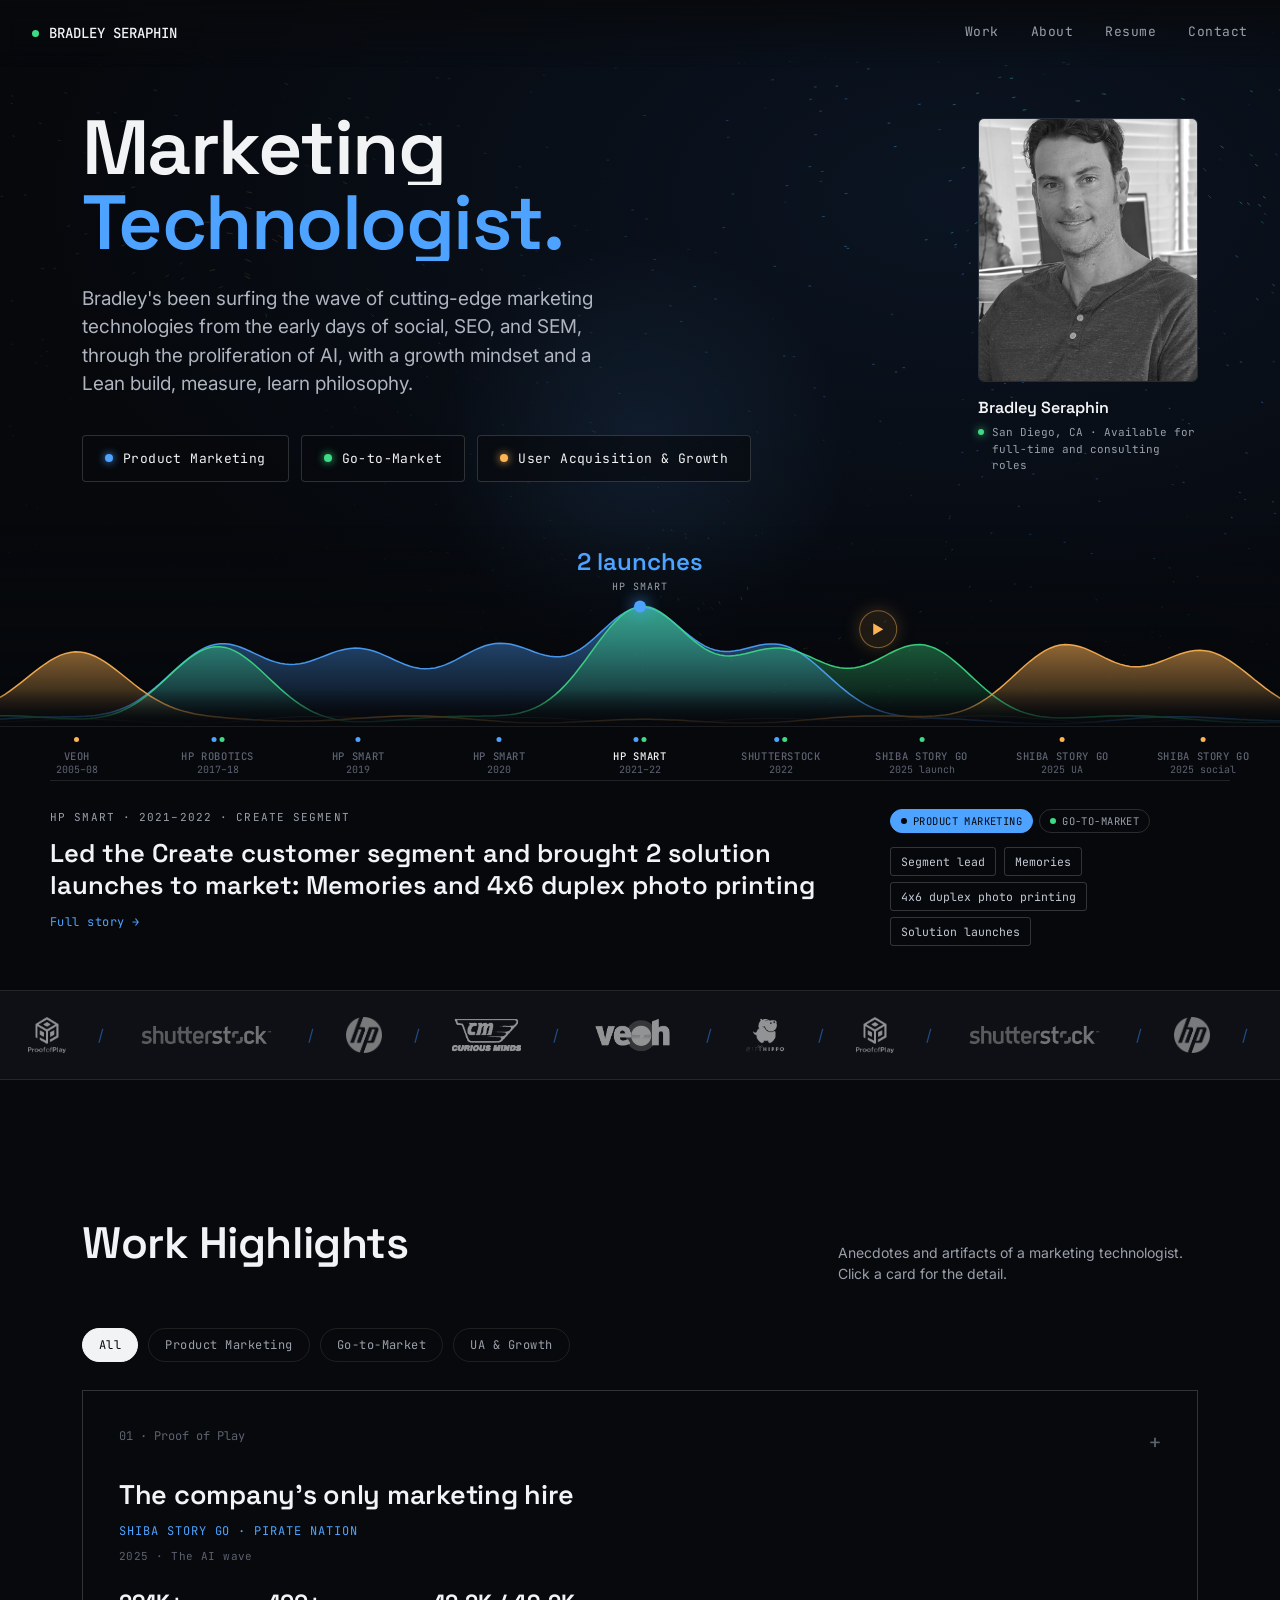
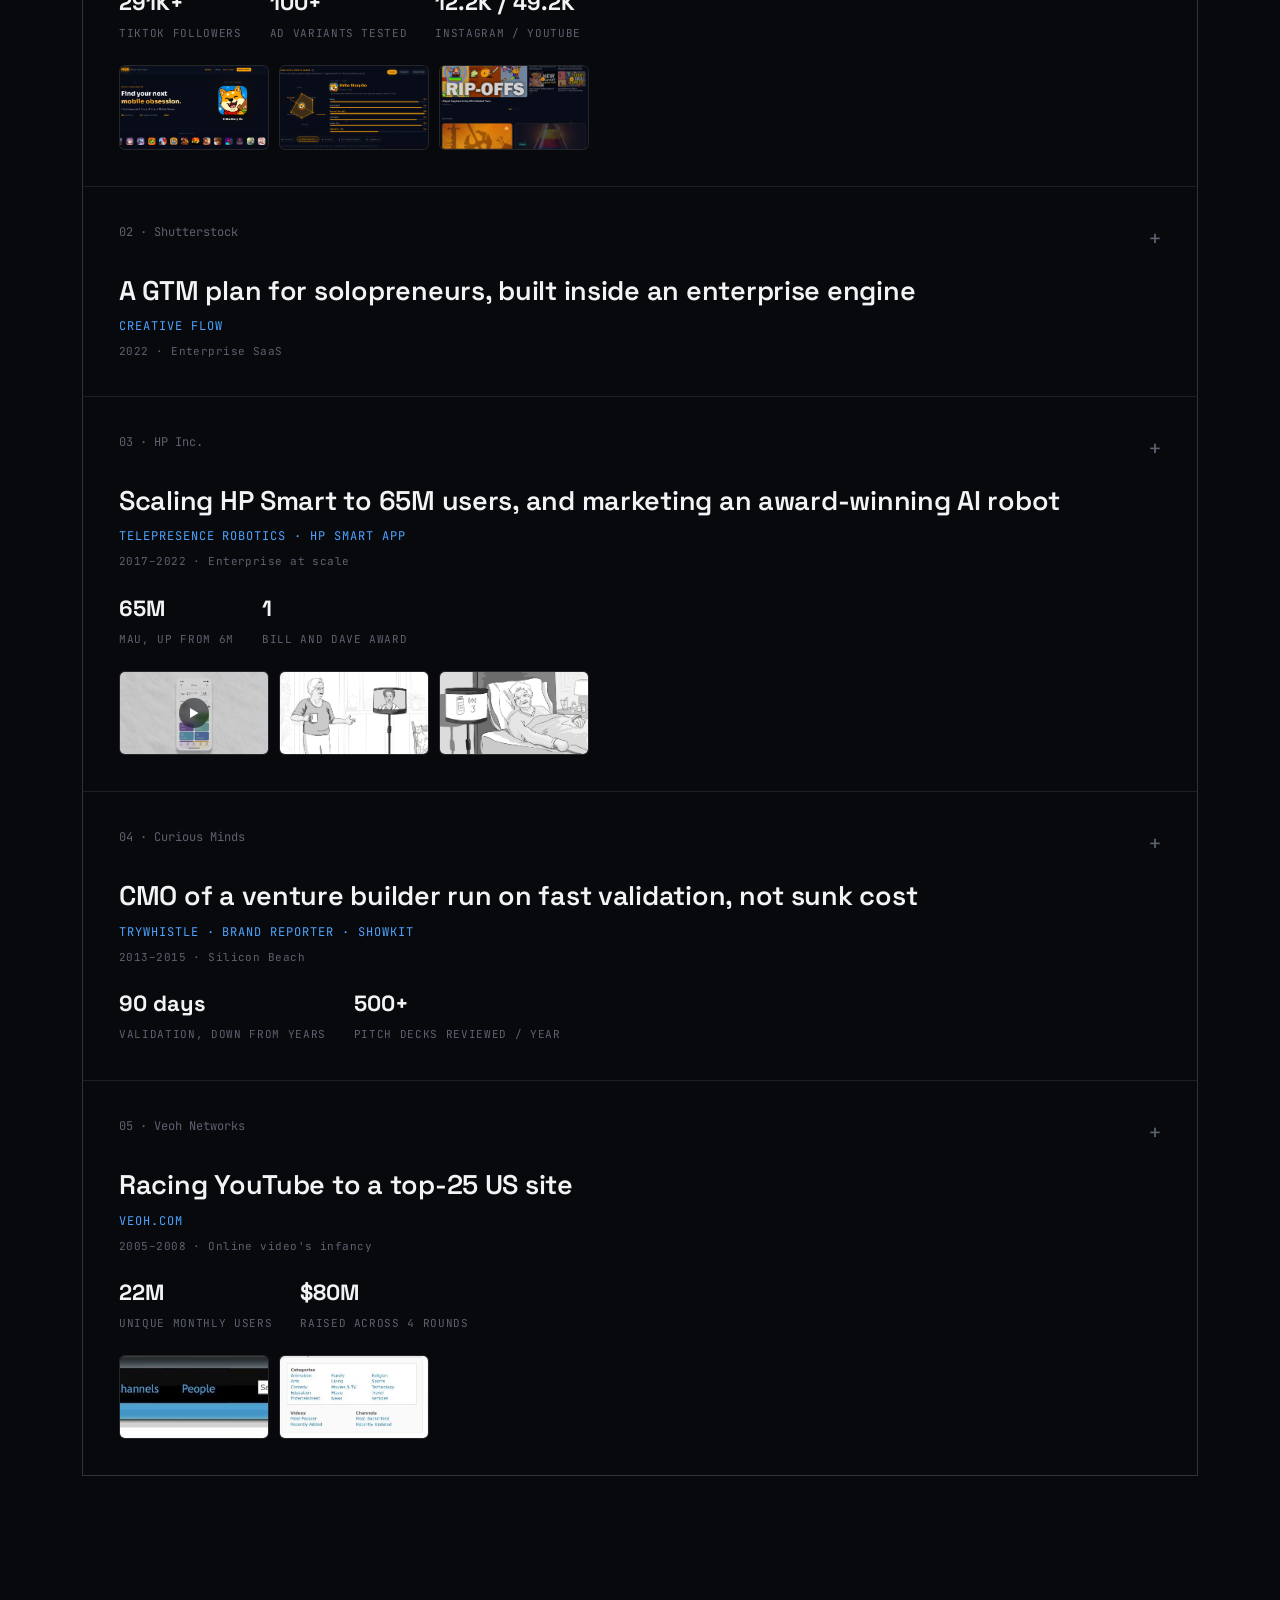
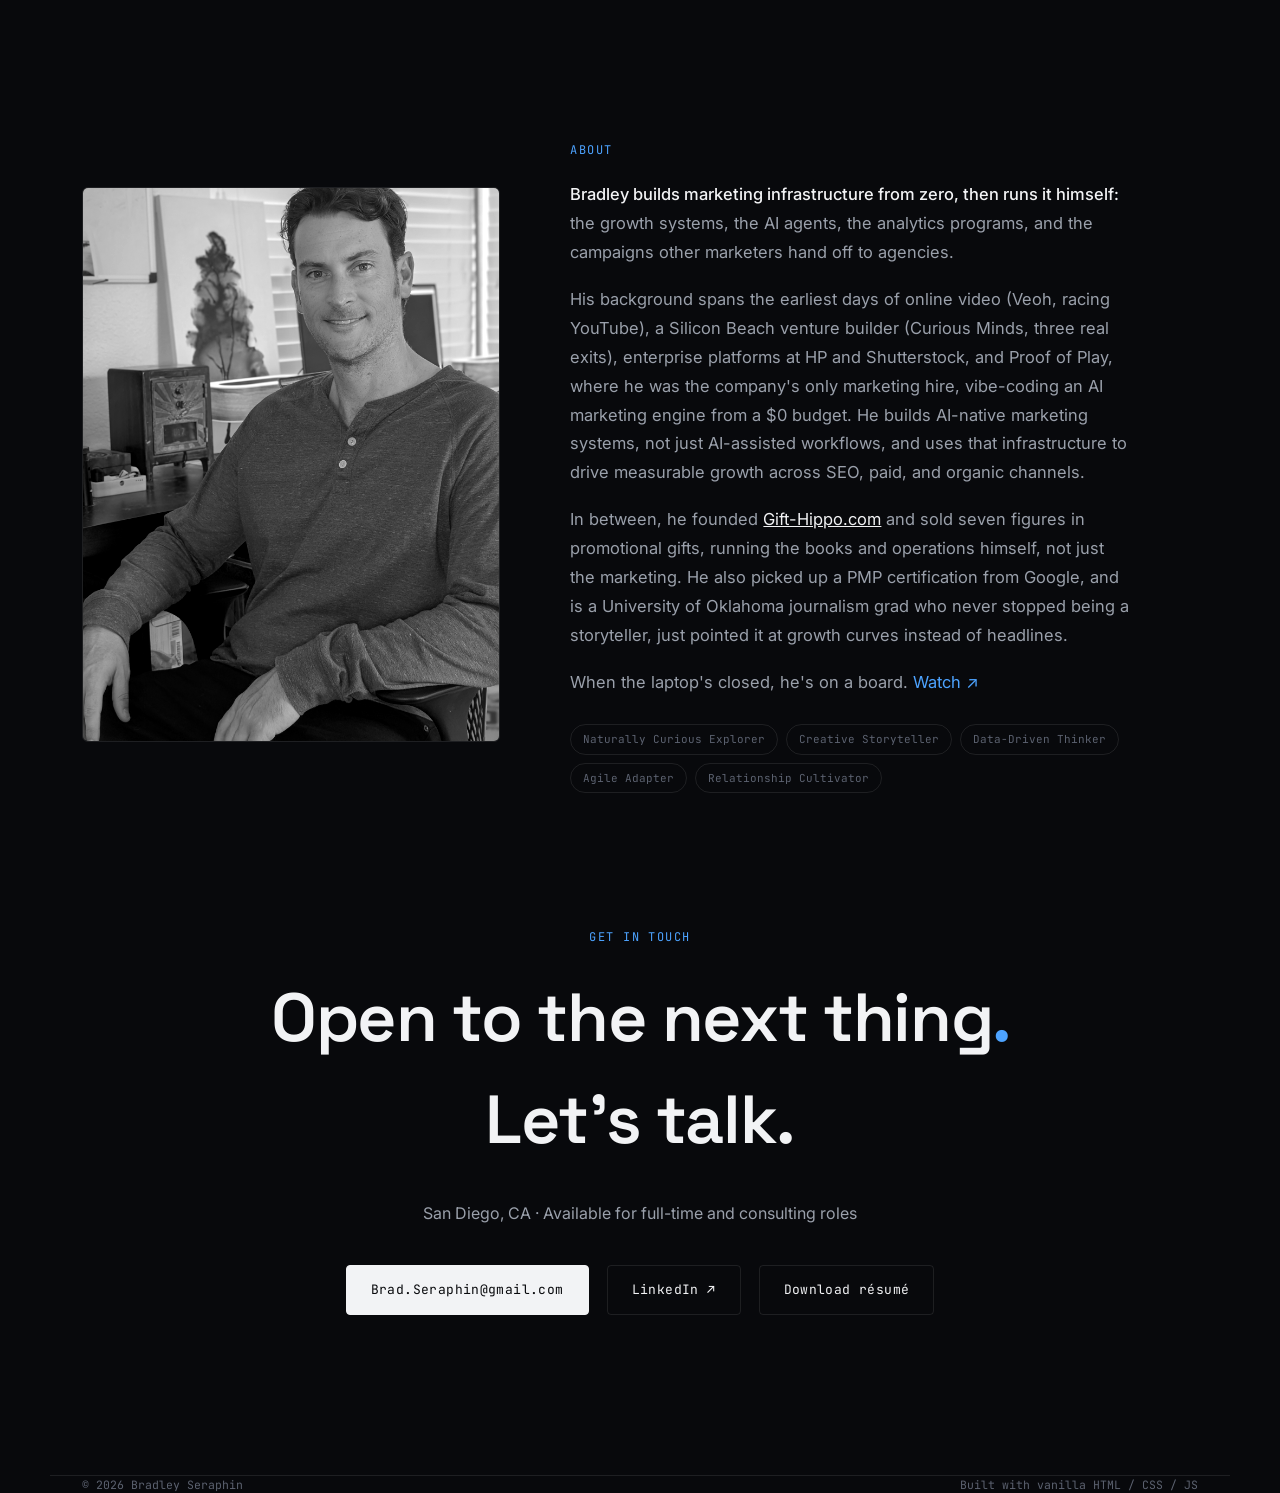
==== commit d99840f8: "Readout two-column layout + Creative Reel wave beacon - Readout: grid layout (headline left, proves+" ====
--- a/index.html
+++ b/index.html
@@ -62,6 +62,10 @@
         <div class="swell__scan" aria-hidden="true"><i></i></div>
         <div class="swell__crest" aria-hidden="true"><b></b><span></span></div>
         <button type="button" class="swell__back" hidden>← All waves</button>
+        <a href="https://bradleyseraphin.com/content-creation/" class="swell__reel" target="_blank" rel="noopener" aria-label="Creative Reel">
+          <div class="swell__reel__orb">▶</div>
+          <span class="swell__reel__label">Creative Reel</span>
+        </a>
       </div>
       <div class="swell__axis wrap-wide" role="tablist" aria-label="Career moments"></div>
       <div class="swell__readout wrap" id="swell-card" aria-live="polite"></div>
--- a/css/style.css
+++ b/css/style.css
@@ -1321,12 +1321,12 @@
 .swell__axis button:hover, .swell__axis button.is-selected { color: var(--ink); }
 .swell__axis button.is-dim { opacity: 0.25; }
 
-.swell__readout { display: block; padding: 22px 0 32px; border-top: 1px solid rgba(255,255,255,0.10); }
-.swell__line { display: flex; flex-direction: column; align-items: flex-start; gap: 10px; }
+.swell__readout { display: grid; grid-template-columns: 1fr auto; gap: 40px; align-items: start; padding: 28px 0 44px; border-top: 1px solid rgba(255,255,255,0.10); }
+.swell__line { display: flex; flex-direction: column; align-items: flex-start; gap: 12px; }
 .swell__line .k { font-family: var(--mono); font-size: 11px; letter-spacing: 0.1em; text-transform: uppercase; color: var(--ink-dim); }
-.swell__line h4 { min-width: 0; font-family: var(--sans); font-weight: 600; font-size: clamp(18px, 1.7vw, 22px); line-height: 1.3; max-width: 720px; }
+.swell__line h4 { min-width: 0; font-family: var(--sans); font-weight: 600; font-size: clamp(20px, 2vw, 28px); line-height: 1.25; }
 .swell__line a { font-family: var(--mono); font-size: 12px; color: var(--accent); letter-spacing: 0.04em; }
-.swell__meta { display: flex; flex-direction: column; gap: 12px; align-items: flex-start; margin-top: 16px; }
+.swell__meta { display: flex; flex-direction: column; gap: 14px; align-items: flex-start; min-width: 240px; max-width: 340px; }
 .swell__proves { display: flex; gap: 6px; flex-wrap: wrap; }
 .swell__proves button {
   display: inline-flex; align-items: center; gap: 6px; cursor: pointer;
@@ -1339,10 +1339,24 @@
 .swell__tags { list-style: none; display: flex; flex-wrap: wrap; gap: 6px 8px; }
 .swell__tags li { font-family: var(--mono); font-size: 11.5px; color: #c4cad4; border: 1px solid rgba(255,255,255,0.18); border-radius: 3px; padding: 5px 10px; }
 
+/* Creative reel beacon — rides the swell surface */
+.swell__reel { position: absolute; left: 0; top: 0; display: flex; flex-direction: column; align-items: center; gap: 7px; text-decoration: none; z-index: 4; pointer-events: auto; will-change: transform; }
+.swell__reel__orb { width: 38px; height: 38px; border-radius: 50%; background: rgba(255,180,84,0.10); border: 1.5px solid rgba(255,180,84,0.45); display: flex; align-items: center; justify-content: center; color: #ffb454; font-size: 13px; line-height: 1; box-shadow: 0 0 18px rgba(255,180,84,0.22); transition: background 0.25s, box-shadow 0.25s; animation: pulse-reel 2.6s ease-in-out infinite; }
+.swell__reel:hover .swell__reel__orb { background: rgba(255,180,84,0.22); box-shadow: 0 0 32px rgba(255,180,84,0.5); }
+.swell__reel__label { font-family: var(--mono); font-size: 10px; letter-spacing: 0.1em; text-transform: uppercase; color: var(--ink-dim); white-space: nowrap; opacity: 0; transform: translateY(-3px); transition: opacity 0.2s, transform 0.2s; }
+.swell__reel:hover .swell__reel__label { opacity: 1; transform: translateY(0); }
+@keyframes pulse-reel {
+  0%, 100% { box-shadow: 0 0 18px rgba(255,180,84,0.22); }
+  50% { box-shadow: 0 0 30px rgba(255,180,84,0.48), 0 0 50px rgba(255,180,84,0.12); }
+}
+
 @media (max-width: 900px) {
-  .swell__line, .swell__meta { gap: 8px; }
+  .swell__readout { grid-template-columns: 1fr; gap: 18px; padding: 22px 0 32px; }
+  .swell__meta { min-width: 0; max-width: none; }
+  .swell__line, .swell__meta { gap: 10px; }
   .swell__axis b { font-size: 9px; }
   .swell__axis em { display: none; }
+  .swell__reel { display: none; }
 }
 @media (max-width: 760px) {
   .swell__svg { height: 160px; }
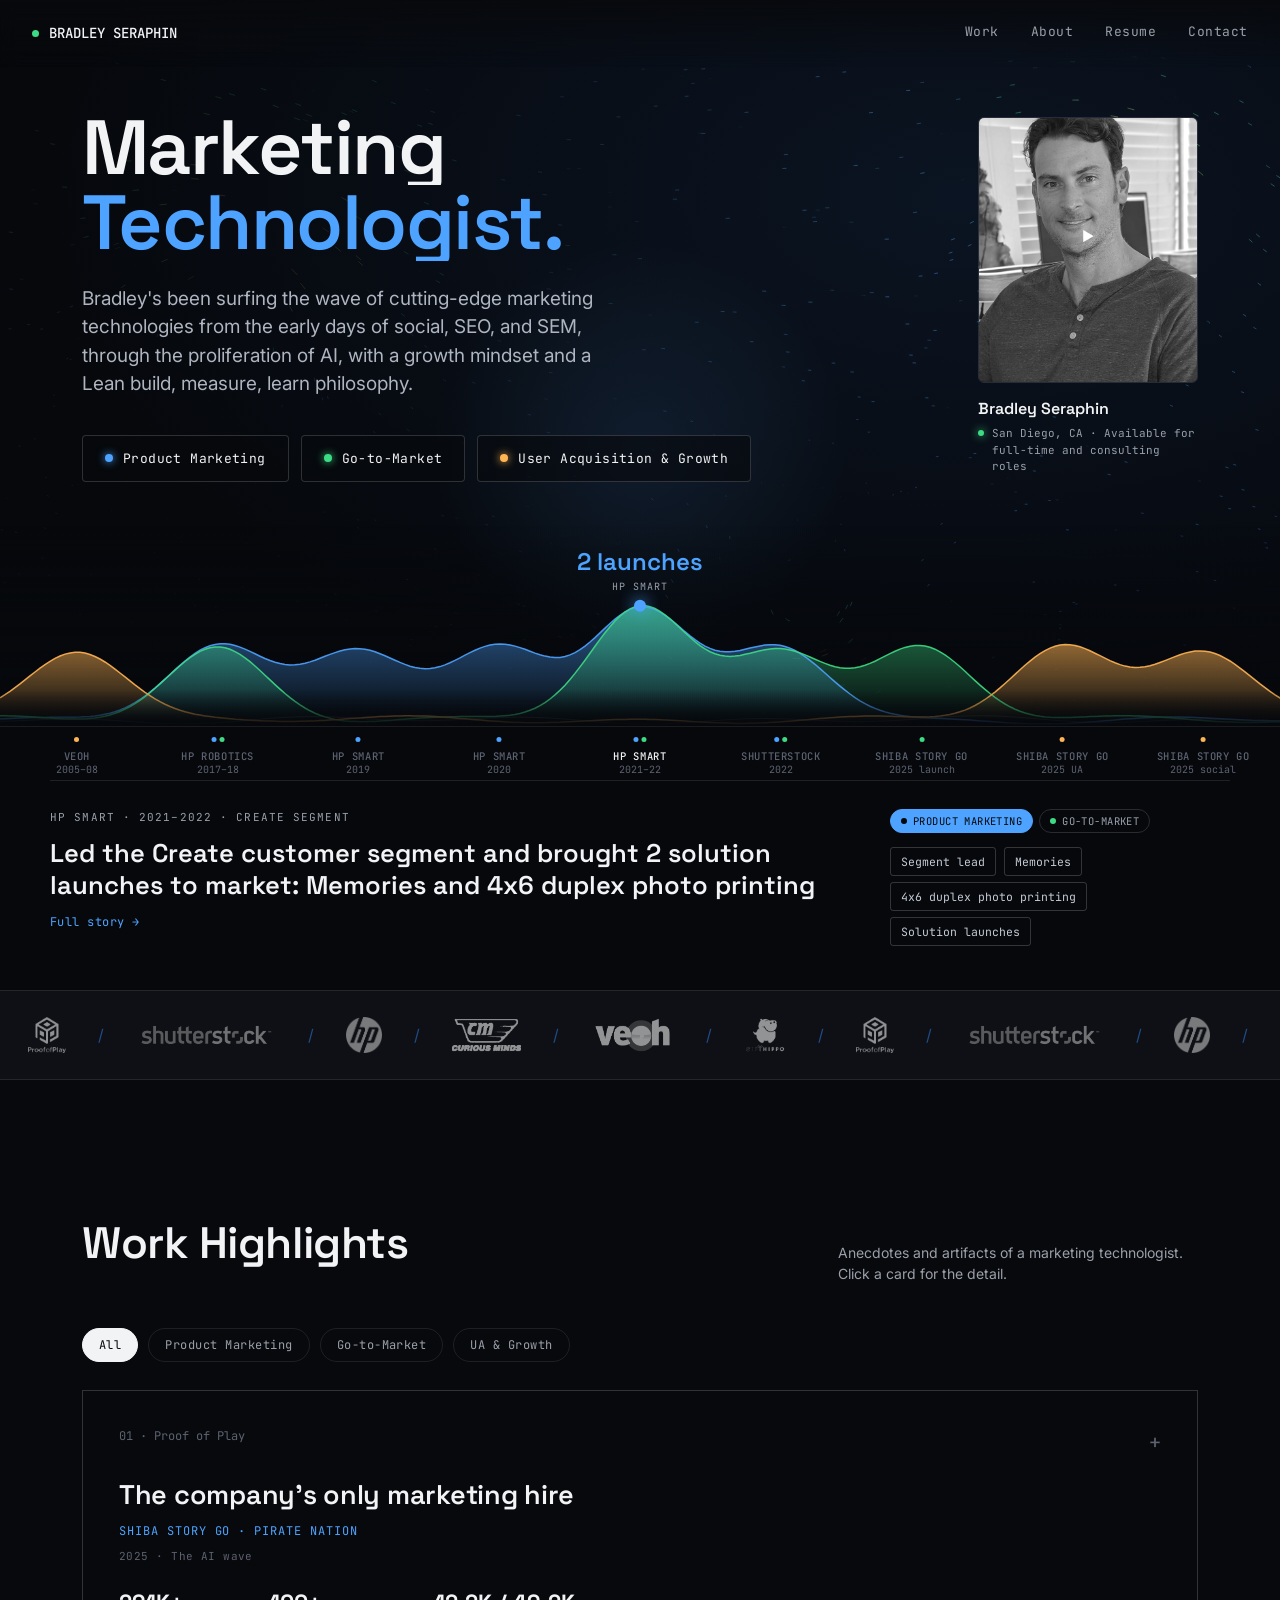
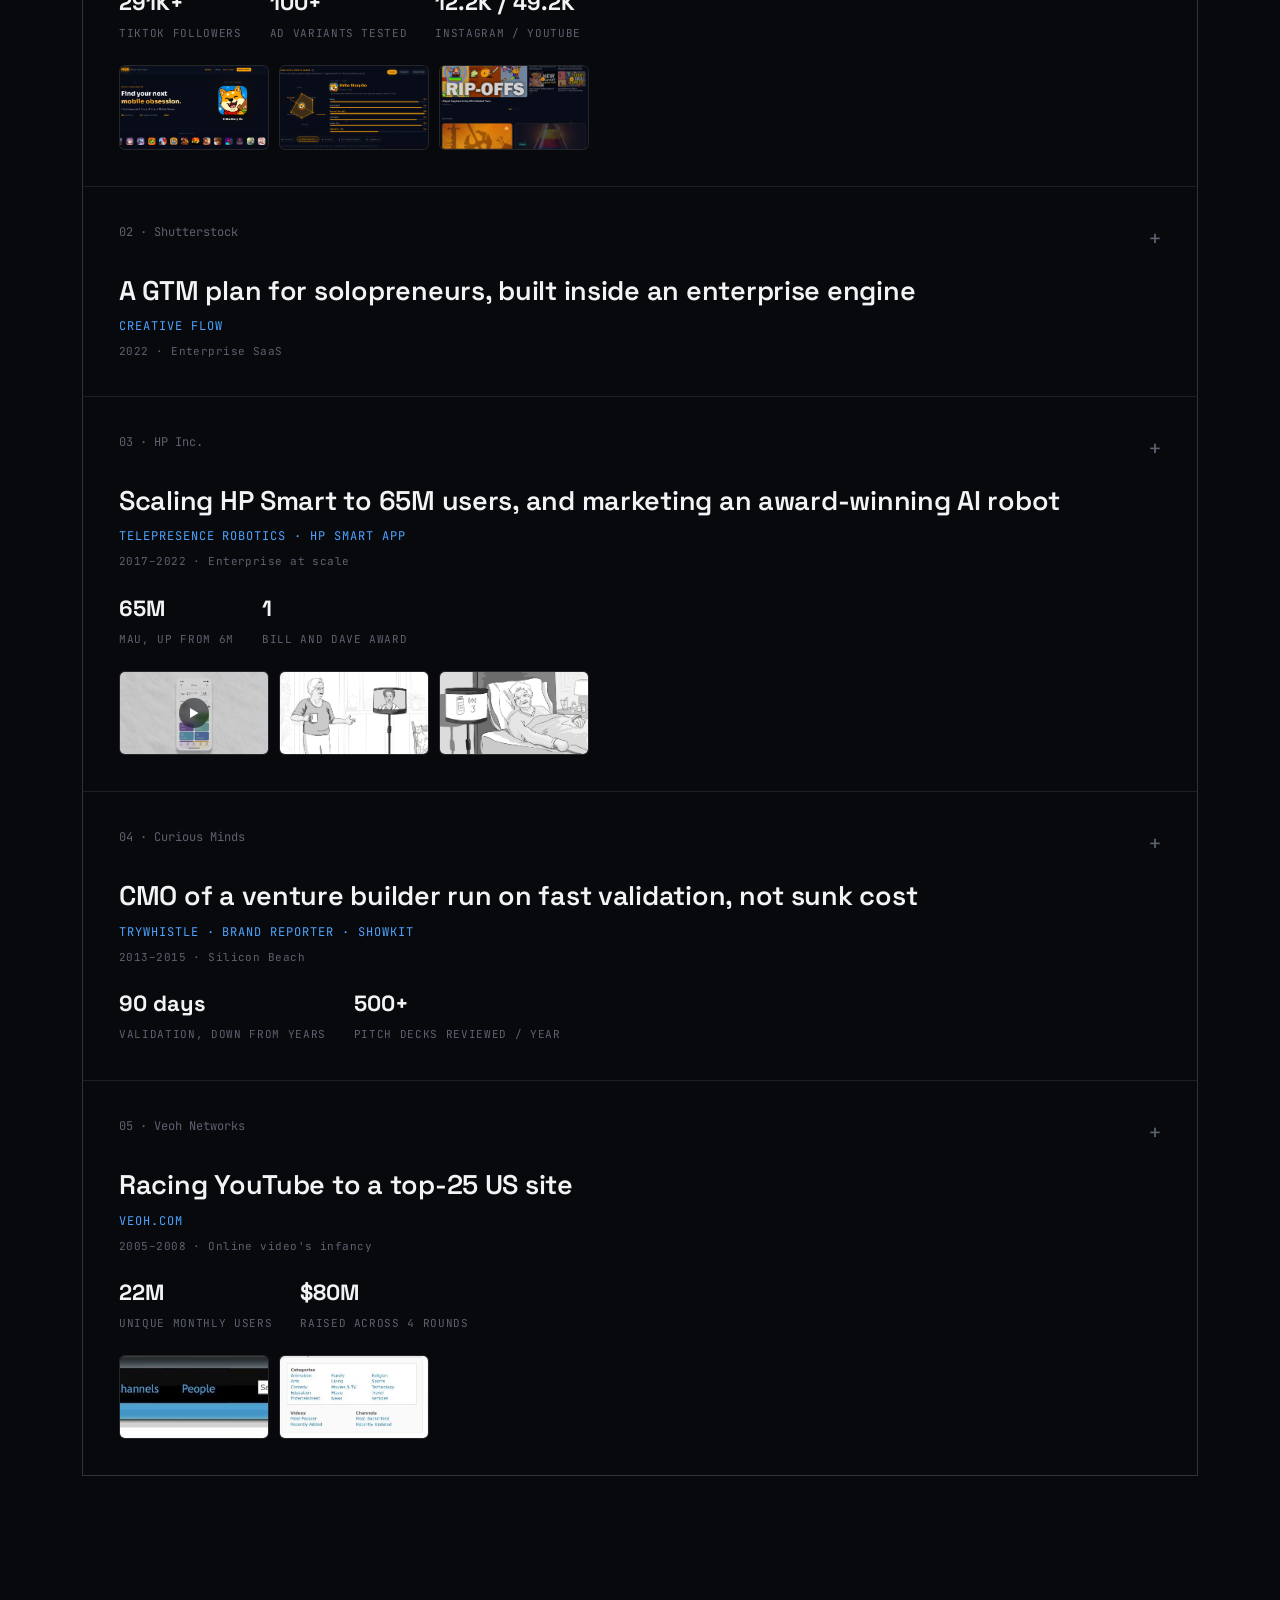
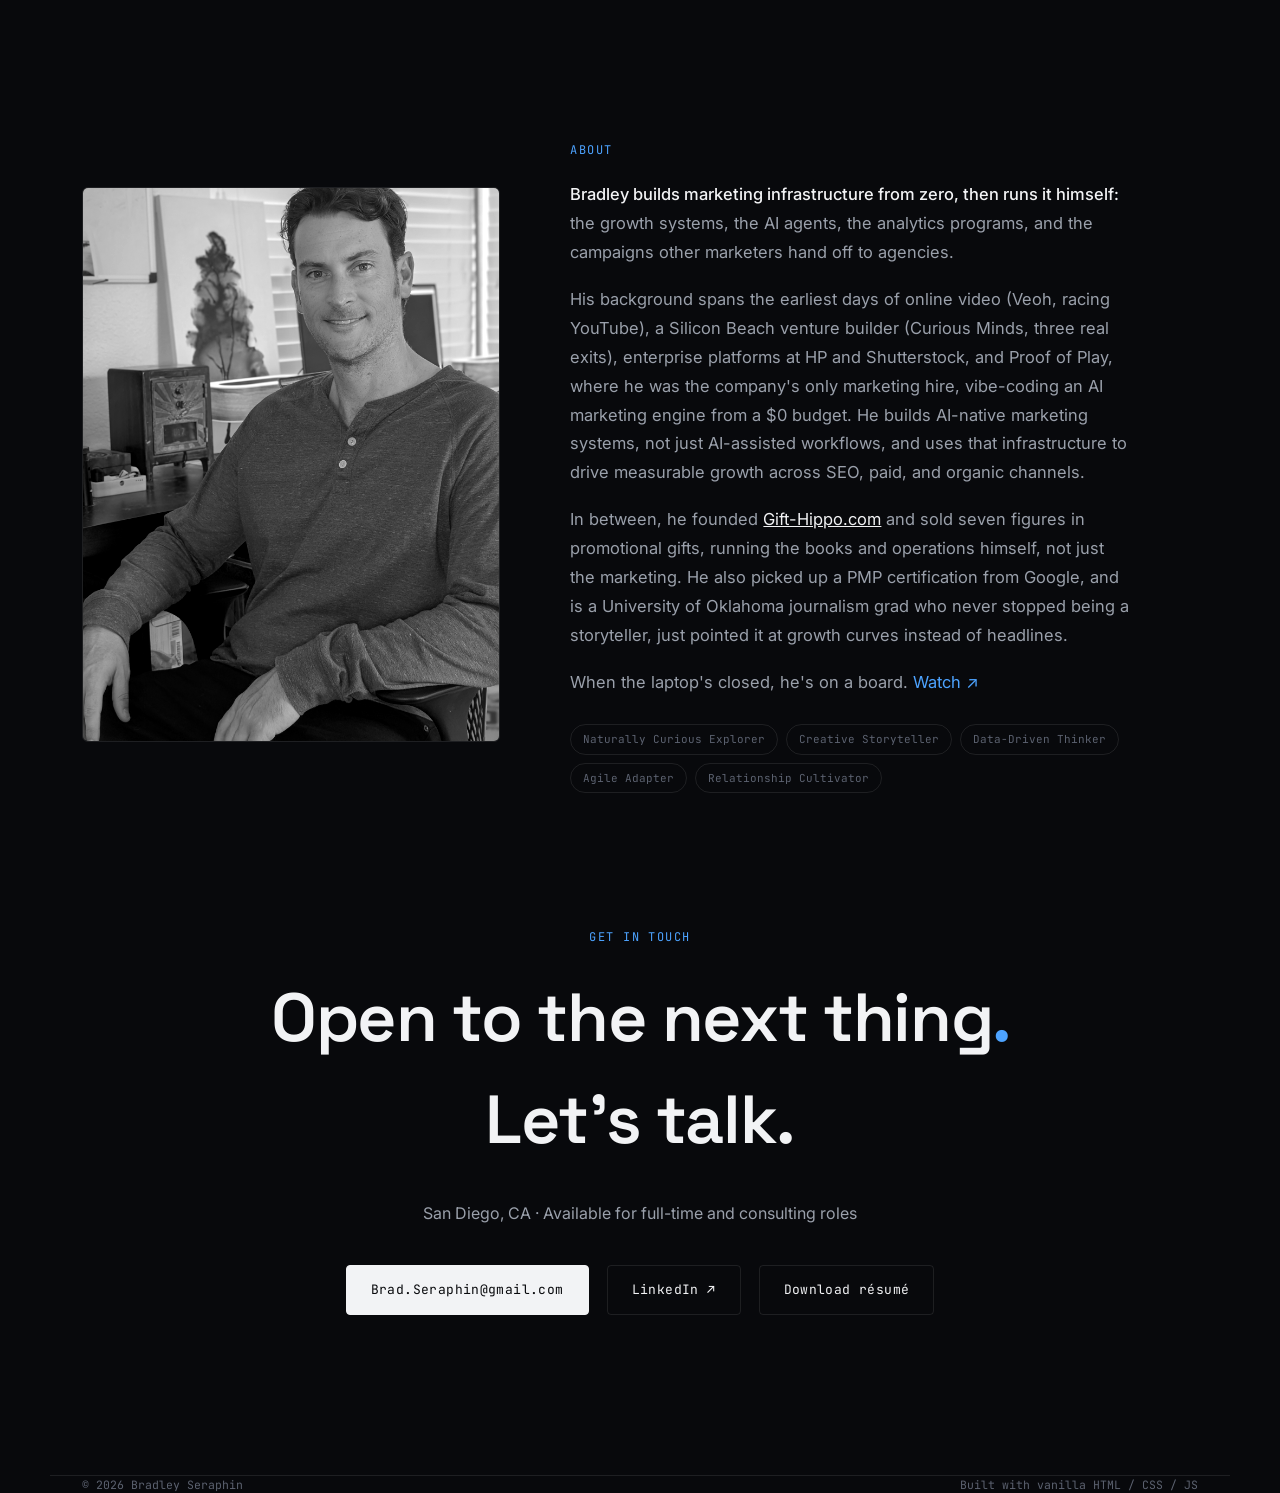
==== commit f39646b0: "Fix fold cutoff + redesign Creative Reel as portrait hover overlay - select() now calls scrollIntoVi" ====
--- a/index.html
+++ b/index.html
@@ -48,12 +48,19 @@
       </div>
 
       <figure class="calm__me">
-        <img src="assets/surf-portrait.jpg" alt="Bradley Seraphin">
+        <div class="calm__me__photo">
+          <img src="assets/surf-portrait.jpg" alt="Bradley Seraphin">
+          <a href="https://bradleyseraphin.com/content-creation/" class="calm__reel-over" target="_blank" rel="noopener" aria-label="Watch Creative Reel">
+            <i>▶</i>
+            <em>Creative Reel</em>
+          </a>
+        </div>
         <figcaption>
           <b>Bradley Seraphin</b>
           <span><i class="calm__live"></i>San Diego, CA · Available for full-time and consulting roles</span>
         </figcaption>
       </figure>
+
     </div>
 
     <div class="swell" id="swell">
@@ -62,10 +69,6 @@
         <div class="swell__scan" aria-hidden="true"><i></i></div>
         <div class="swell__crest" aria-hidden="true"><b></b><span></span></div>
         <button type="button" class="swell__back" hidden>← All waves</button>
-        <a href="https://bradleyseraphin.com/content-creation/" class="swell__reel" target="_blank" rel="noopener" aria-label="Creative Reel">
-          <div class="swell__reel__orb">▶</div>
-          <span class="swell__reel__label">Creative Reel</span>
-        </a>
       </div>
       <div class="swell__axis wrap-wide" role="tablist" aria-label="Career moments"></div>
       <div class="swell__readout wrap" id="swell-card" aria-live="polite"></div>
--- a/css/style.css
+++ b/css/style.css
@@ -1252,8 +1252,32 @@
 .calm__pillars button[aria-pressed="true"] { background: #ffb454; border-color: #ffb454; color: var(--bg); }
 
 .calm__me { margin: 0; width: 220px; opacity: 0; animation: rise 0.8s var(--ease) 0.9s forwards; }
-.calm__me img { width: 220px; height: 264px; object-fit: cover; object-position: 50% 20%; border-radius: 6px;
-  filter: grayscale(1) contrast(1.06); border: 1px solid rgba(255,255,255,0.12); }
+.calm__me__photo { position: relative; border-radius: 6px; overflow: hidden; border: 1px solid rgba(255,255,255,0.12); }
+.calm__me img { width: 220px; height: 264px; object-fit: cover; object-position: 50% 20%; display: block;
+  filter: grayscale(1) contrast(1.06); }
+.calm__reel-over {
+  position: absolute; inset: 0;
+  display: flex; flex-direction: column; align-items: center; justify-content: center; gap: 12px;
+  background: rgba(8,9,12,0); text-decoration: none;
+  transition: background 0.3s var(--ease);
+}
+.calm__reel-over:hover { background: rgba(8,9,12,0.58); }
+.calm__reel-over i {
+  width: 52px; height: 52px; border-radius: 50%;
+  background: rgba(255,255,255,0); border: 1.5px solid rgba(255,255,255,0);
+  display: flex; align-items: center; justify-content: center;
+  font-size: 18px; font-style: normal; color: #fff;
+  transform: scale(0.75);
+  transition: background 0.3s var(--ease), border-color 0.3s var(--ease), transform 0.3s var(--ease);
+}
+.calm__reel-over em {
+  font-style: normal; font-family: var(--mono); font-size: 11px;
+  letter-spacing: 0.12em; text-transform: uppercase;
+  color: rgba(255,255,255,0);
+  transition: color 0.3s var(--ease);
+}
+.calm__reel-over:hover i { background: rgba(255,255,255,0.15); border-color: rgba(255,255,255,0.65); transform: scale(1); }
+.calm__reel-over:hover em { color: rgba(255,255,255,0.85); }
 .calm__me figcaption { margin-top: 14px; }
 .calm__me b { display: block; font-family: var(--sans); font-weight: 600; font-size: 16px; }
 .calm__me span { display: flex; gap: 8px; align-items: baseline; margin-top: 4px; font-family: var(--mono); font-size: 11px; line-height: 1.5; color: var(--ink-dim); }
@@ -1264,7 +1288,9 @@
 @media (max-width: 900px) {
   .calm__top { grid-template-columns: minmax(0, 1fr); gap: 36px; }
   .calm__me { width: auto; display: flex; gap: 14px; align-items: center; }
+  .calm__me__photo { border-radius: 50%; }
   .calm__me img { width: 64px; height: 64px; }
+  .calm__reel-over { display: none; }
   .calm__me figcaption { margin-top: 0; }
   .swell__readout { flex-wrap: wrap; }
   .swell__readout h4 { white-space: normal; }
@@ -1339,16 +1365,6 @@
 .swell__tags { list-style: none; display: flex; flex-wrap: wrap; gap: 6px 8px; }
 .swell__tags li { font-family: var(--mono); font-size: 11.5px; color: #c4cad4; border: 1px solid rgba(255,255,255,0.18); border-radius: 3px; padding: 5px 10px; }
 
-/* Creative reel beacon — rides the swell surface */
-.swell__reel { position: absolute; left: 0; top: 0; display: flex; flex-direction: column; align-items: center; gap: 7px; text-decoration: none; z-index: 4; pointer-events: auto; will-change: transform; }
-.swell__reel__orb { width: 38px; height: 38px; border-radius: 50%; background: rgba(255,180,84,0.10); border: 1.5px solid rgba(255,180,84,0.45); display: flex; align-items: center; justify-content: center; color: #ffb454; font-size: 13px; line-height: 1; box-shadow: 0 0 18px rgba(255,180,84,0.22); transition: background 0.25s, box-shadow 0.25s; animation: pulse-reel 2.6s ease-in-out infinite; }
-.swell__reel:hover .swell__reel__orb { background: rgba(255,180,84,0.22); box-shadow: 0 0 32px rgba(255,180,84,0.5); }
-.swell__reel__label { font-family: var(--mono); font-size: 10px; letter-spacing: 0.1em; text-transform: uppercase; color: var(--ink-dim); white-space: nowrap; opacity: 0; transform: translateY(-3px); transition: opacity 0.2s, transform 0.2s; }
-.swell__reel:hover .swell__reel__label { opacity: 1; transform: translateY(0); }
-@keyframes pulse-reel {
-  0%, 100% { box-shadow: 0 0 18px rgba(255,180,84,0.22); }
-  50% { box-shadow: 0 0 30px rgba(255,180,84,0.48), 0 0 50px rgba(255,180,84,0.12); }
-}
 
 @media (max-width: 900px) {
   .swell__readout { grid-template-columns: 1fr; gap: 18px; padding: 22px 0 32px; }
@@ -1356,7 +1372,6 @@
   .swell__line, .swell__meta { gap: 10px; }
   .swell__axis b { font-size: 9px; }
   .swell__axis em { display: none; }
-  .swell__reel { display: none; }
 }
 @media (max-width: 760px) {
   .swell__svg { height: 160px; }
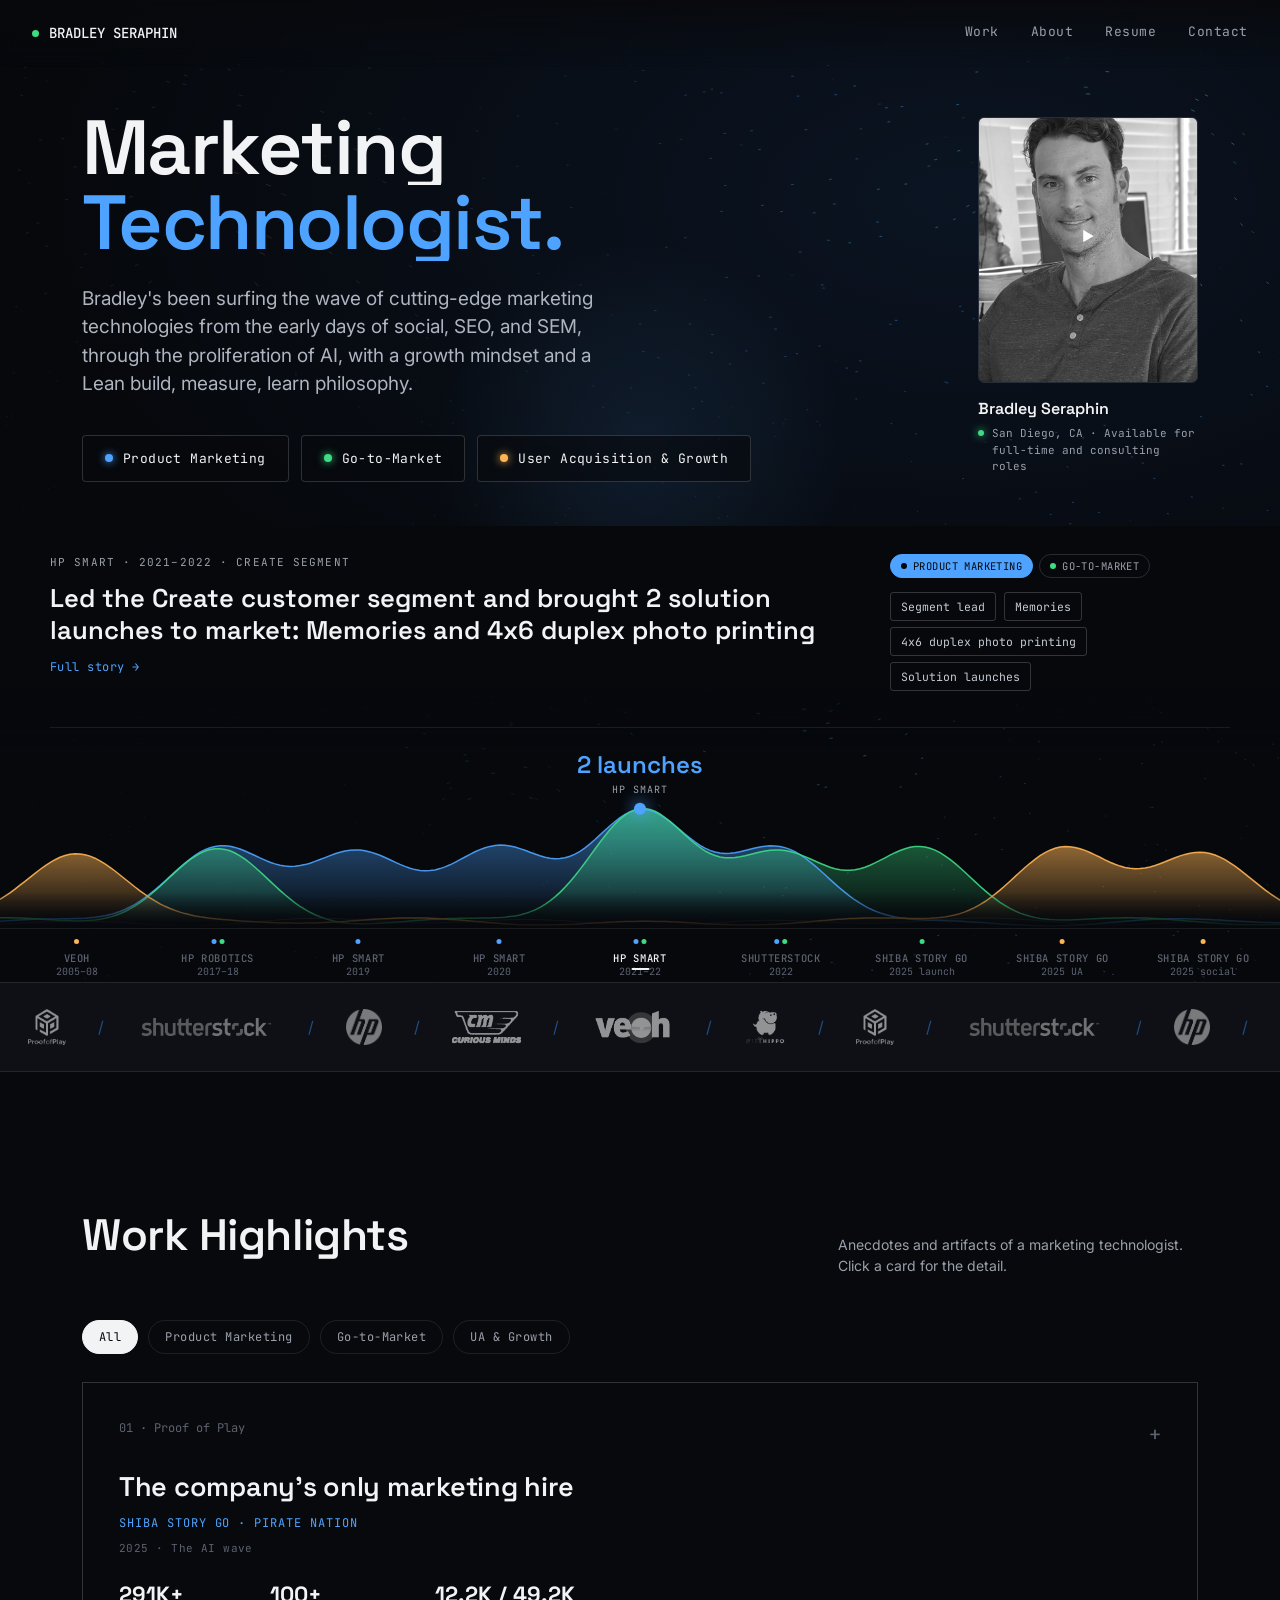
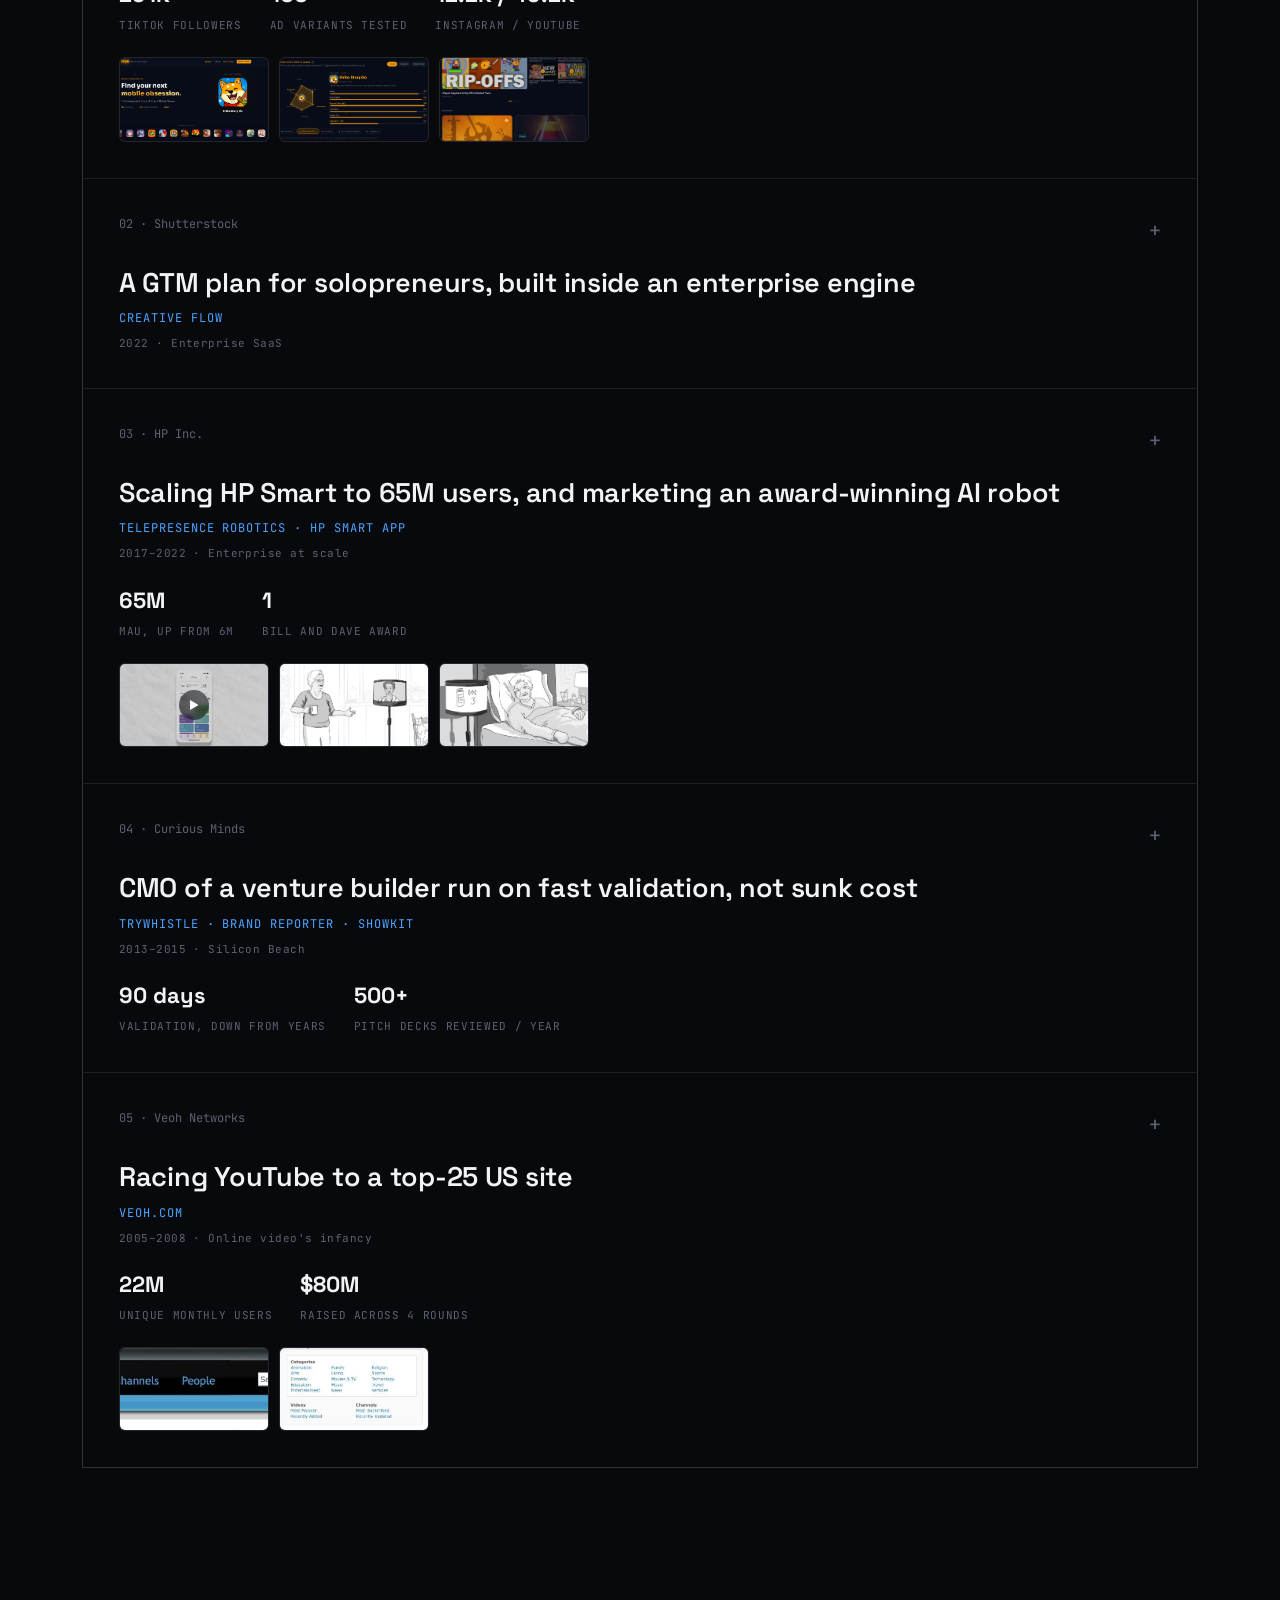
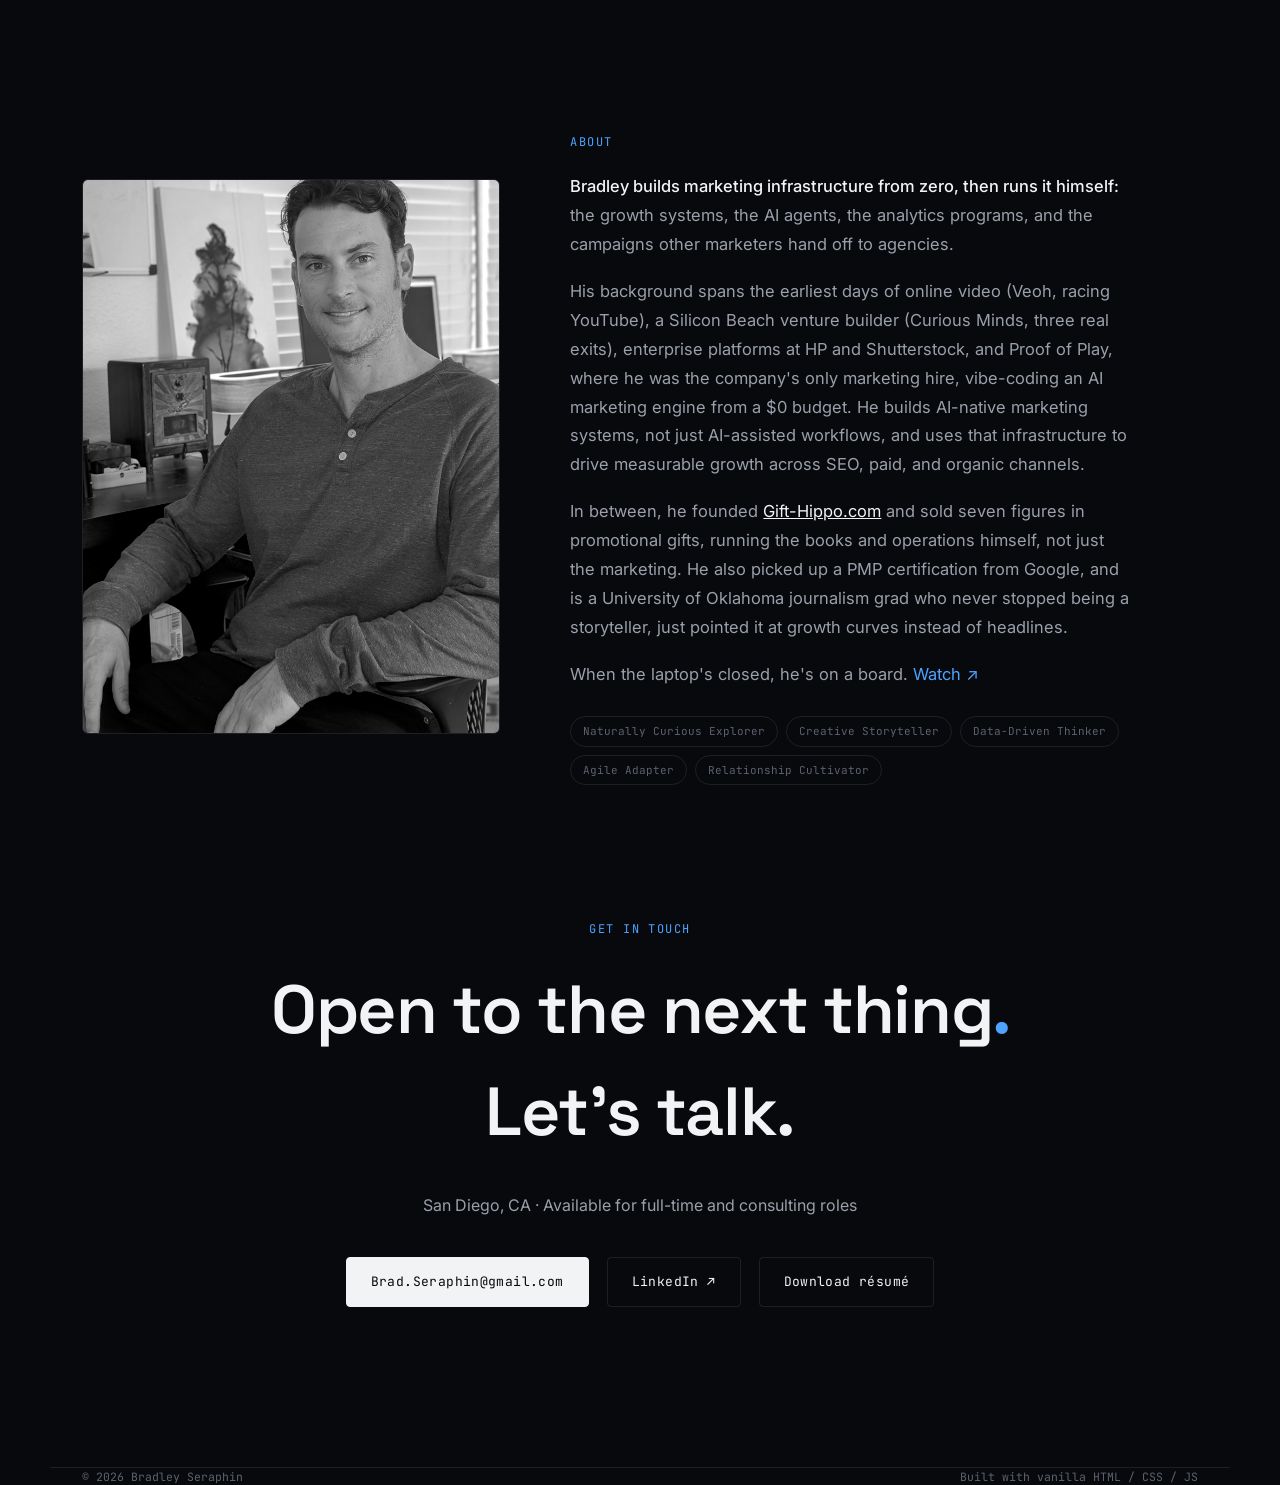
==== commit 044bb4a7: "Restructure swell: readout above waves, remove forced scroll, strengthen axis selection - Move .swel" ====
--- a/index.html
+++ b/index.html
@@ -64,6 +64,7 @@
     </div>
 
     <div class="swell" id="swell">
+      <div class="swell__readout wrap" id="swell-card" aria-live="polite"></div>
       <div class="swell__stage">
         <svg class="swell__svg" aria-hidden="true"></svg>
         <div class="swell__scan" aria-hidden="true"><i></i></div>
@@ -71,7 +72,6 @@
         <button type="button" class="swell__back" hidden>← All waves</button>
       </div>
       <div class="swell__axis wrap-wide" role="tablist" aria-label="Career moments"></div>
-      <div class="swell__readout wrap" id="swell-card" aria-live="polite"></div>
     </div>
   </section>
 
--- a/css/style.css
+++ b/css/style.css
@@ -1319,7 +1319,7 @@
 .calm__pillars button[aria-pressed="true"] { background: var(--c); border-color: var(--c); color: #06080c; }
 .calm__pillars button[aria-pressed="true"] i { background: #06080c; box-shadow: none; }
 
-.swell { position: relative; z-index: 2; margin-top: 44px; background: linear-gradient(180deg, rgba(6,8,12,0) 0, #06080c 200px); }
+.swell { position: relative; z-index: 2; margin-top: 44px; background: linear-gradient(180deg, #06080c 0px, #06080c 160px, rgba(6,8,12,0) 220px); }
 .swell__stage { position: relative; cursor: crosshair; }
 .swell__svg { display: block; width: 100%; height: 200px; }
 .swell__scan { position: absolute; left: 0; top: 0; bottom: 0; width: 1px; background: linear-gradient(180deg, rgba(255,255,255,0), rgba(255,255,255,0.35)); pointer-events: none; transition: opacity 0.2s; }
@@ -1344,10 +1344,21 @@
 .swell__axis .dots i { width: 5px; height: 5px; border-radius: 50%; }
 .swell__axis b { display: block; font-family: var(--mono); font-weight: 500; font-size: 10.5px; letter-spacing: 0.06em; text-transform: uppercase; white-space: nowrap; }
 .swell__axis em { display: block; font-style: normal; font-family: var(--mono); font-size: 10px; color: var(--ink-faint); white-space: nowrap; }
-.swell__axis button:hover, .swell__axis button.is-selected { color: var(--ink); }
+.swell__axis button:hover { color: var(--ink-dim); }
+.swell__axis button.is-selected { color: var(--ink); }
+.swell__axis button.is-selected b { position: relative; }
+.swell__axis button.is-selected b::after {
+  content: "";
+  position: absolute;
+  left: 50%; bottom: -5px;
+  transform: translateX(-50%);
+  width: 18px; height: 2px;
+  border-radius: 1px;
+  background: var(--ink);
+}
 .swell__axis button.is-dim { opacity: 0.25; }
 
-.swell__readout { display: grid; grid-template-columns: 1fr auto; gap: 40px; align-items: start; padding: 28px 0 44px; border-top: 1px solid rgba(255,255,255,0.10); }
+.swell__readout { display: grid; grid-template-columns: 1fr auto; gap: 40px; align-items: start; padding: 28px 0 36px; border-bottom: 1px solid rgba(255,255,255,0.08); }
 .swell__line { display: flex; flex-direction: column; align-items: flex-start; gap: 12px; }
 .swell__line .k { font-family: var(--mono); font-size: 11px; letter-spacing: 0.1em; text-transform: uppercase; color: var(--ink-dim); }
 .swell__line h4 { min-width: 0; font-family: var(--sans); font-weight: 600; font-size: clamp(20px, 2vw, 28px); line-height: 1.25; }
@@ -1367,7 +1378,7 @@
 
 
 @media (max-width: 900px) {
-  .swell__readout { grid-template-columns: 1fr; gap: 18px; padding: 22px 0 32px; }
+  .swell__readout { grid-template-columns: 1fr; gap: 16px; padding: 20px 0 28px; border-bottom: 1px solid rgba(255,255,255,0.08); }
   .swell__meta { min-width: 0; max-width: none; }
   .swell__line, .swell__meta { gap: 10px; }
   .swell__axis b { font-size: 9px; }
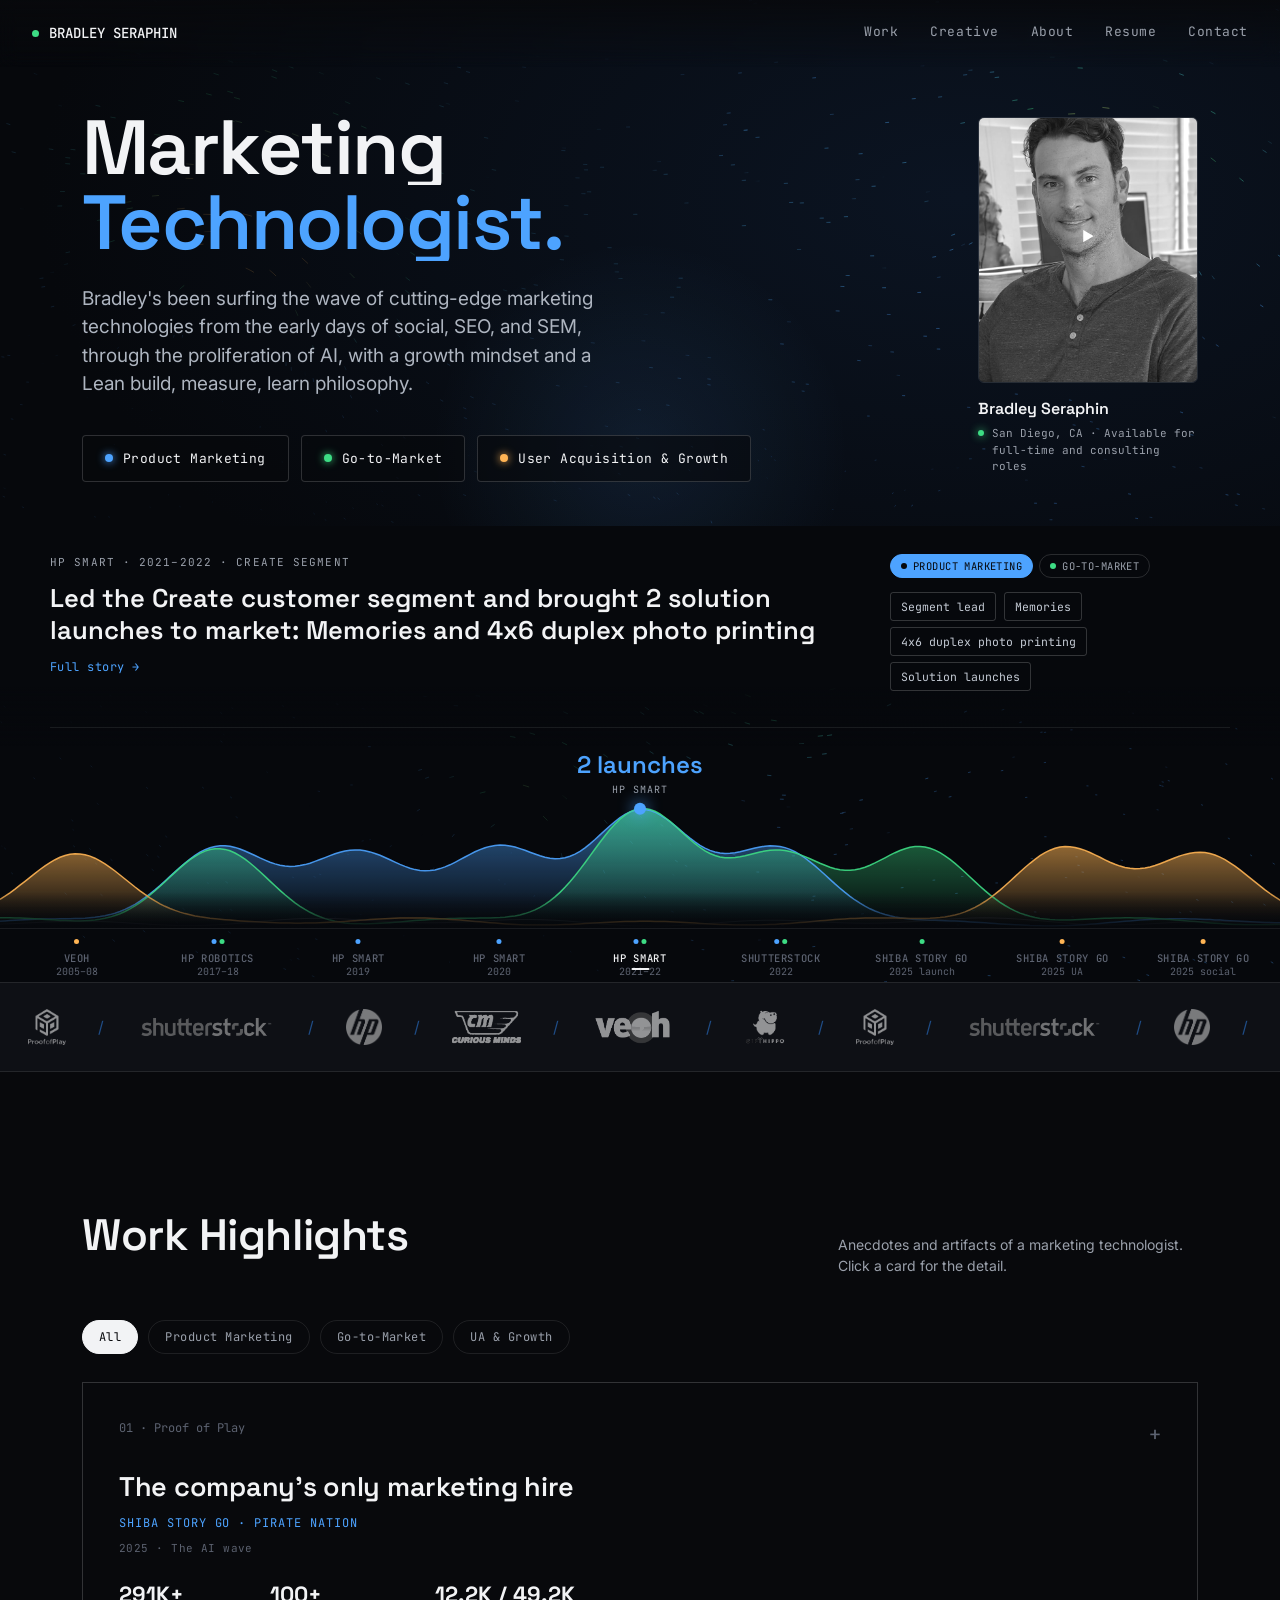
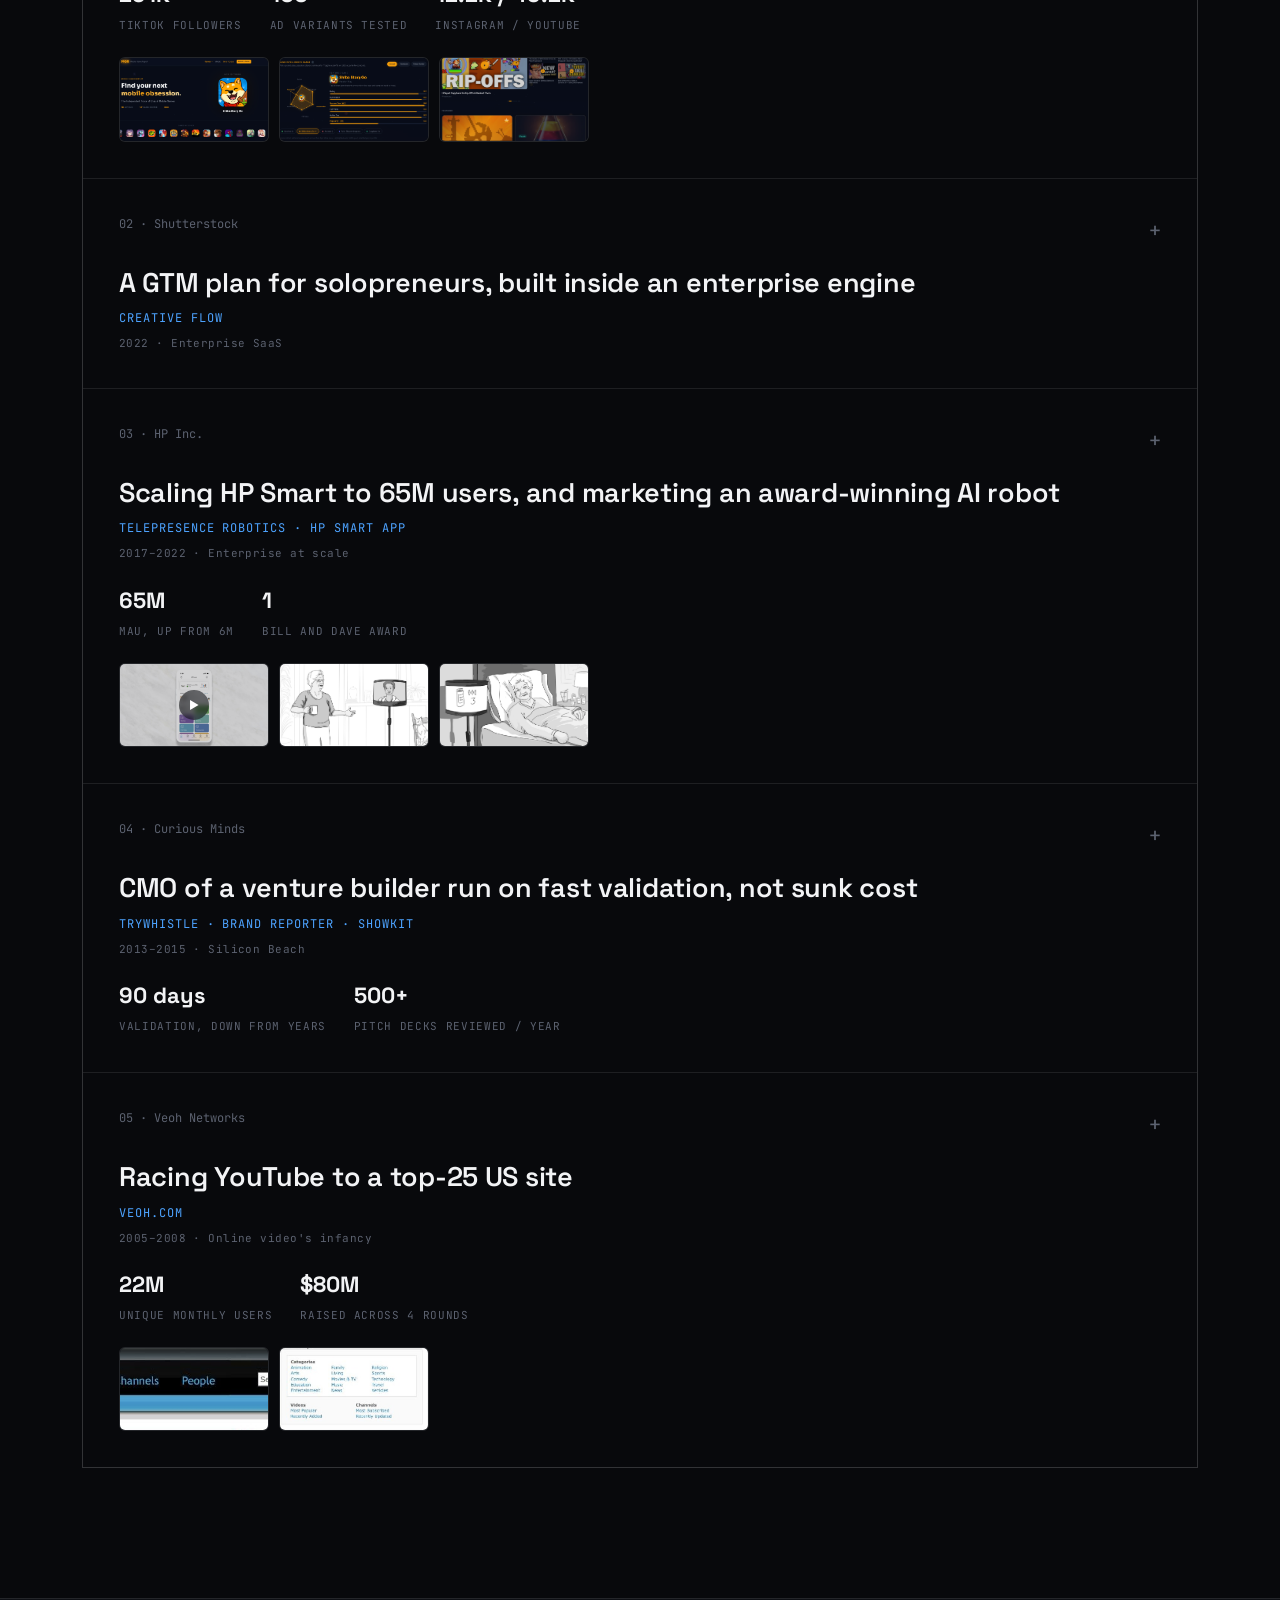
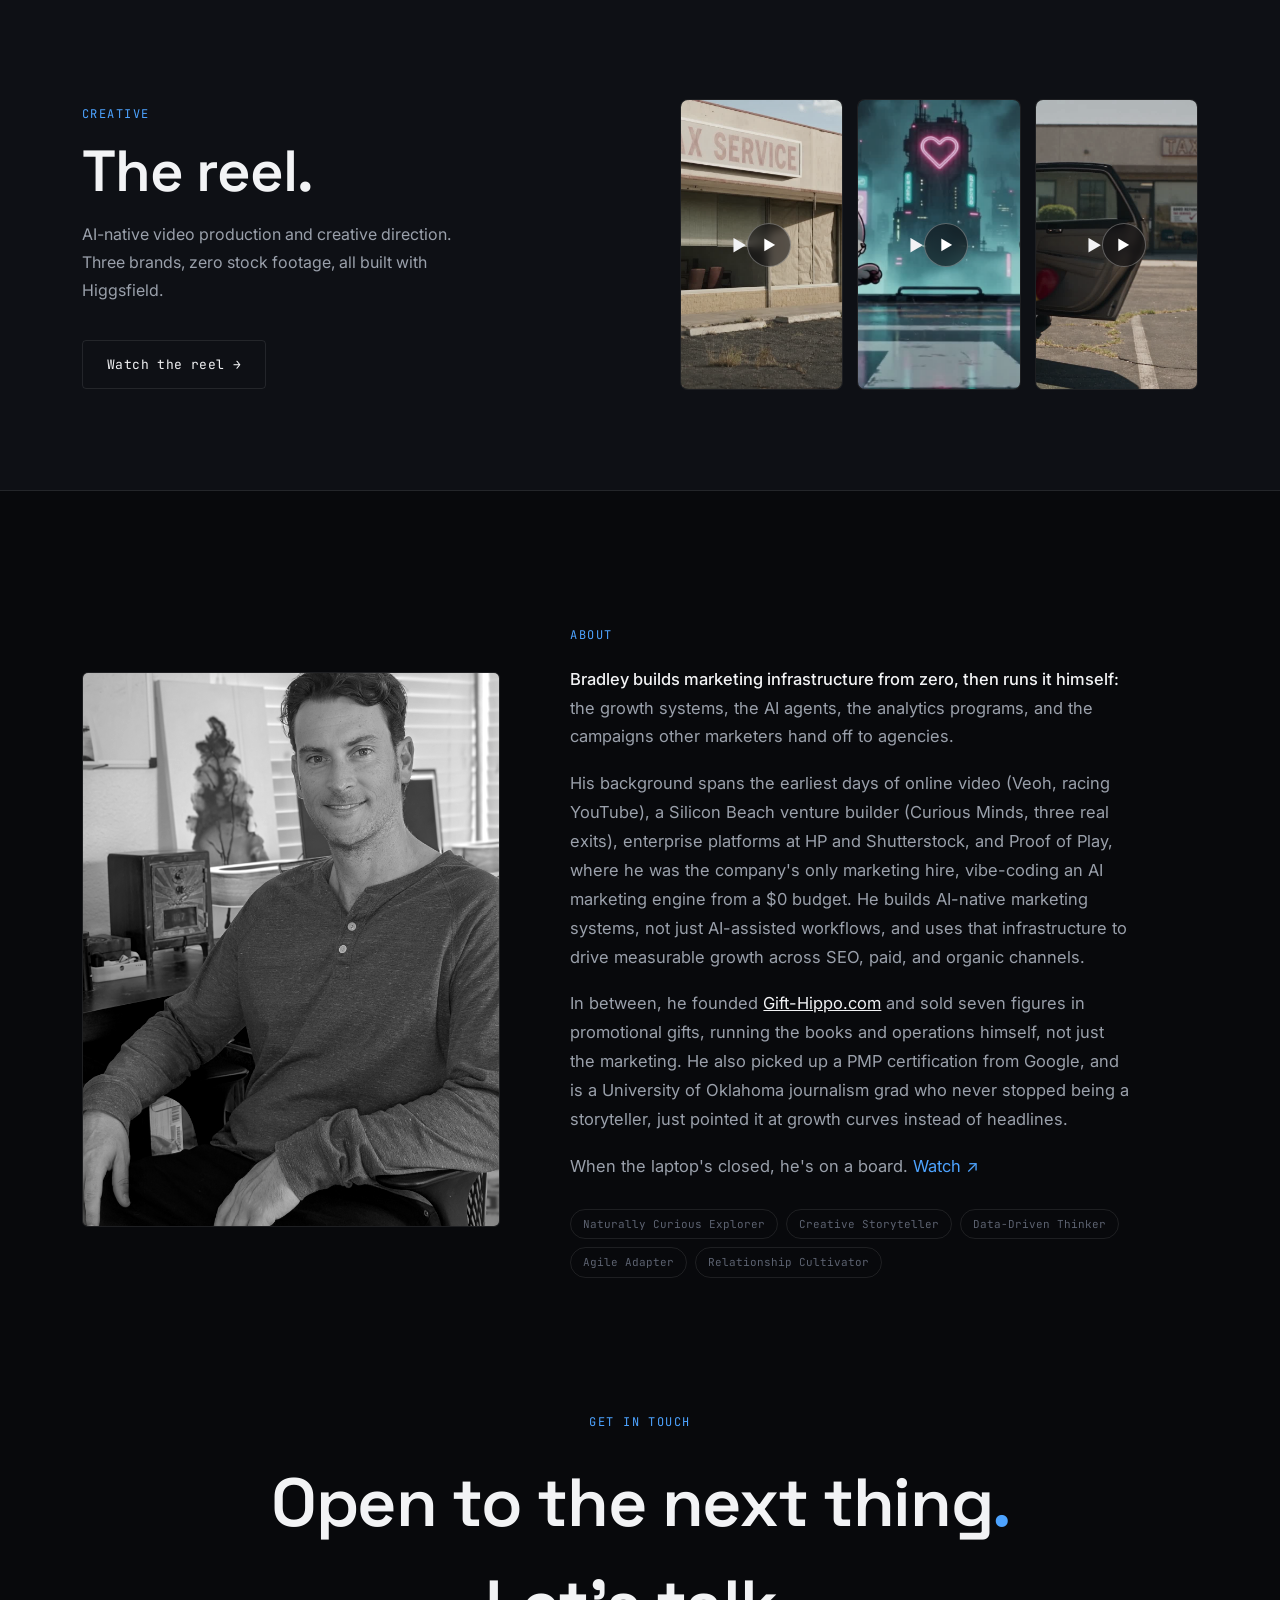
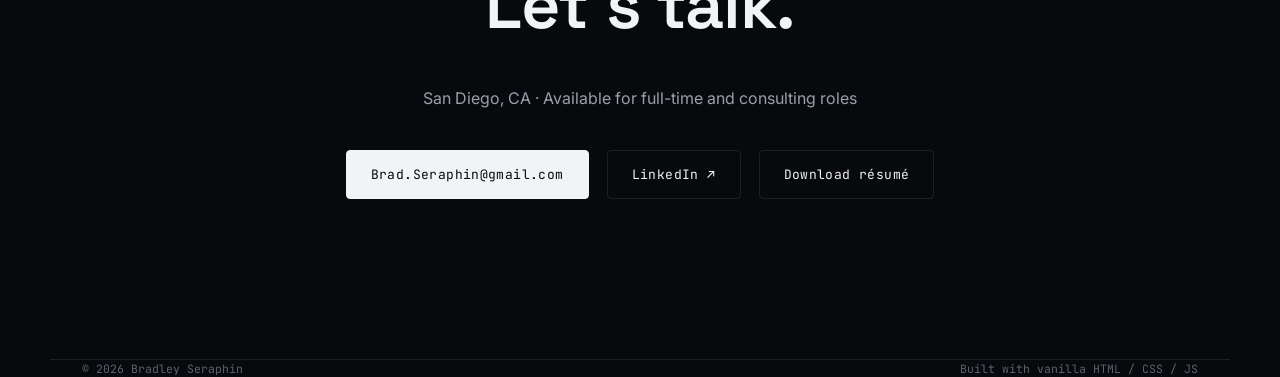
==== commit 81a913e8: "Add Creative to nav + filmstrip section linking to content-creation - Add 'Creative' nav link — alwa" ====
--- a/index.html
+++ b/index.html
@@ -18,6 +18,7 @@
   <a href="#top" class="nav__mark"><span class="nav__dot"></span>BRADLEY SERAPHIN</a>
   <div class="nav__links">
     <a href="#work">Work</a>
+    <a href="/content-creation/">Creative</a>
     <a href="#about">About</a>
     <a href="assets/Bradley-Seraphin-Resume.pdf" download>Resume</a>
     <a href="#contact">Contact</a>
@@ -270,6 +271,31 @@
     </div>
   </section>
 
+  <section class="creative-feature" id="creative">
+    <div class="wrap creative-feature__inner">
+      <div class="creative-feature__copy reveal">
+        <span class="mono-tag">Creative</span>
+        <h2 class="creative-feature__hed">The reel<span class="accent">.</span></h2>
+        <p>AI-native video production and creative direction. Three brands, zero stock footage, all built with Higgsfield.</p>
+        <a href="/content-creation/" class="btn btn--ghost creative-feature__cta">Watch the reel →</a>
+      </div>
+      <div class="creative-feature__strip reveal">
+        <a href="/content-creation/" class="creative-feature__thumb" tabindex="-1" aria-hidden="true">
+          <img src="content-creation/video/turbotax-hard-at-work-poster.jpg" alt="TurboTax: Hard at Work">
+          <span class="creative-feature__play">▶</span>
+        </a>
+        <a href="/content-creation/" class="creative-feature__thumb">
+          <img src="content-creation/video/rabid-rabbits-poster.jpg" alt="Rabid Rabbits">
+          <span class="creative-feature__play">▶</span>
+        </a>
+        <a href="/content-creation/" class="creative-feature__thumb" tabindex="-1" aria-hidden="true">
+          <img src="content-creation/video/turbotax-tax-circus-poster.jpg" alt="TurboTax: Tax Circus">
+          <span class="creative-feature__play">▶</span>
+        </a>
+      </div>
+    </div>
+  </section>
+
   <section class="section-pad" id="about">
     <div class="wrap about">
       <div class="about__img reveal">
--- a/css/style.css
+++ b/css/style.css
@@ -449,6 +449,110 @@
   border: 1px solid var(--line);
   border-radius: 100px;
   color: var(--ink-dim);
+}
+
+/* ---------------- Creative feature ---------------- */
+
+.creative-feature {
+  padding: 100px 0;
+  border-top: 1px solid var(--line);
+  border-bottom: 1px solid var(--line);
+  background: var(--bg-alt);
+}
+
+.creative-feature__inner {
+  display: grid;
+  grid-template-columns: 1fr 1fr;
+  gap: 80px;
+  align-items: center;
+}
+
+.creative-feature__hed {
+  font-family: var(--sans);
+  font-weight: 600;
+  font-size: clamp(36px, 5vw, 58px);
+  letter-spacing: -0.02em;
+  margin-top: 18px;
+  line-height: 1;
+}
+
+.creative-feature__copy p {
+  color: var(--ink-dim);
+  font-size: 16px;
+  line-height: 1.75;
+  max-width: 400px;
+  margin-top: 20px;
+}
+
+.creative-feature__cta {
+  display: inline-block;
+  margin-top: 36px;
+}
+
+.creative-feature__strip {
+  display: grid;
+  grid-template-columns: repeat(3, 1fr);
+  gap: 14px;
+}
+
+.creative-feature__thumb {
+  position: relative;
+  display: block;
+  aspect-ratio: 9 / 16;
+  border-radius: 8px;
+  overflow: hidden;
+  border: 1px solid var(--line);
+  background: var(--bg);
+}
+
+.creative-feature__thumb img {
+  width: 100%;
+  height: 100%;
+  object-fit: cover;
+  display: block;
+  filter: grayscale(0.25) brightness(0.9);
+  transition: filter 0.4s var(--ease), transform 0.4s var(--ease);
+}
+
+.creative-feature__thumb:hover img {
+  filter: grayscale(0) brightness(1);
+  transform: scale(1.04);
+}
+
+.creative-feature__play {
+  position: absolute;
+  inset: 0;
+  display: flex;
+  align-items: center;
+  justify-content: center;
+  pointer-events: none;
+}
+
+.creative-feature__play::after {
+  content: "▶";
+  width: 42px;
+  height: 42px;
+  border-radius: 50%;
+  background: rgba(8, 9, 12, 0.55);
+  border: 1.5px solid rgba(255, 255, 255, 0.3);
+  backdrop-filter: blur(4px);
+  display: flex;
+  align-items: center;
+  justify-content: center;
+  font-size: 14px;
+  color: #fff;
+  transition: background 0.25s, border-color 0.25s;
+}
+
+.creative-feature__thumb:hover .creative-feature__play::after {
+  background: rgba(77, 163, 255, 0.25);
+  border-color: rgba(77, 163, 255, 0.7);
+}
+
+@media (max-width: 860px) {
+  .creative-feature__inner { grid-template-columns: 1fr; gap: 48px; }
+  .creative-feature__copy p { max-width: none; }
+  .creative-feature__strip { max-width: 480px; }
 }
 
 /* ---------------- About ---------------- */
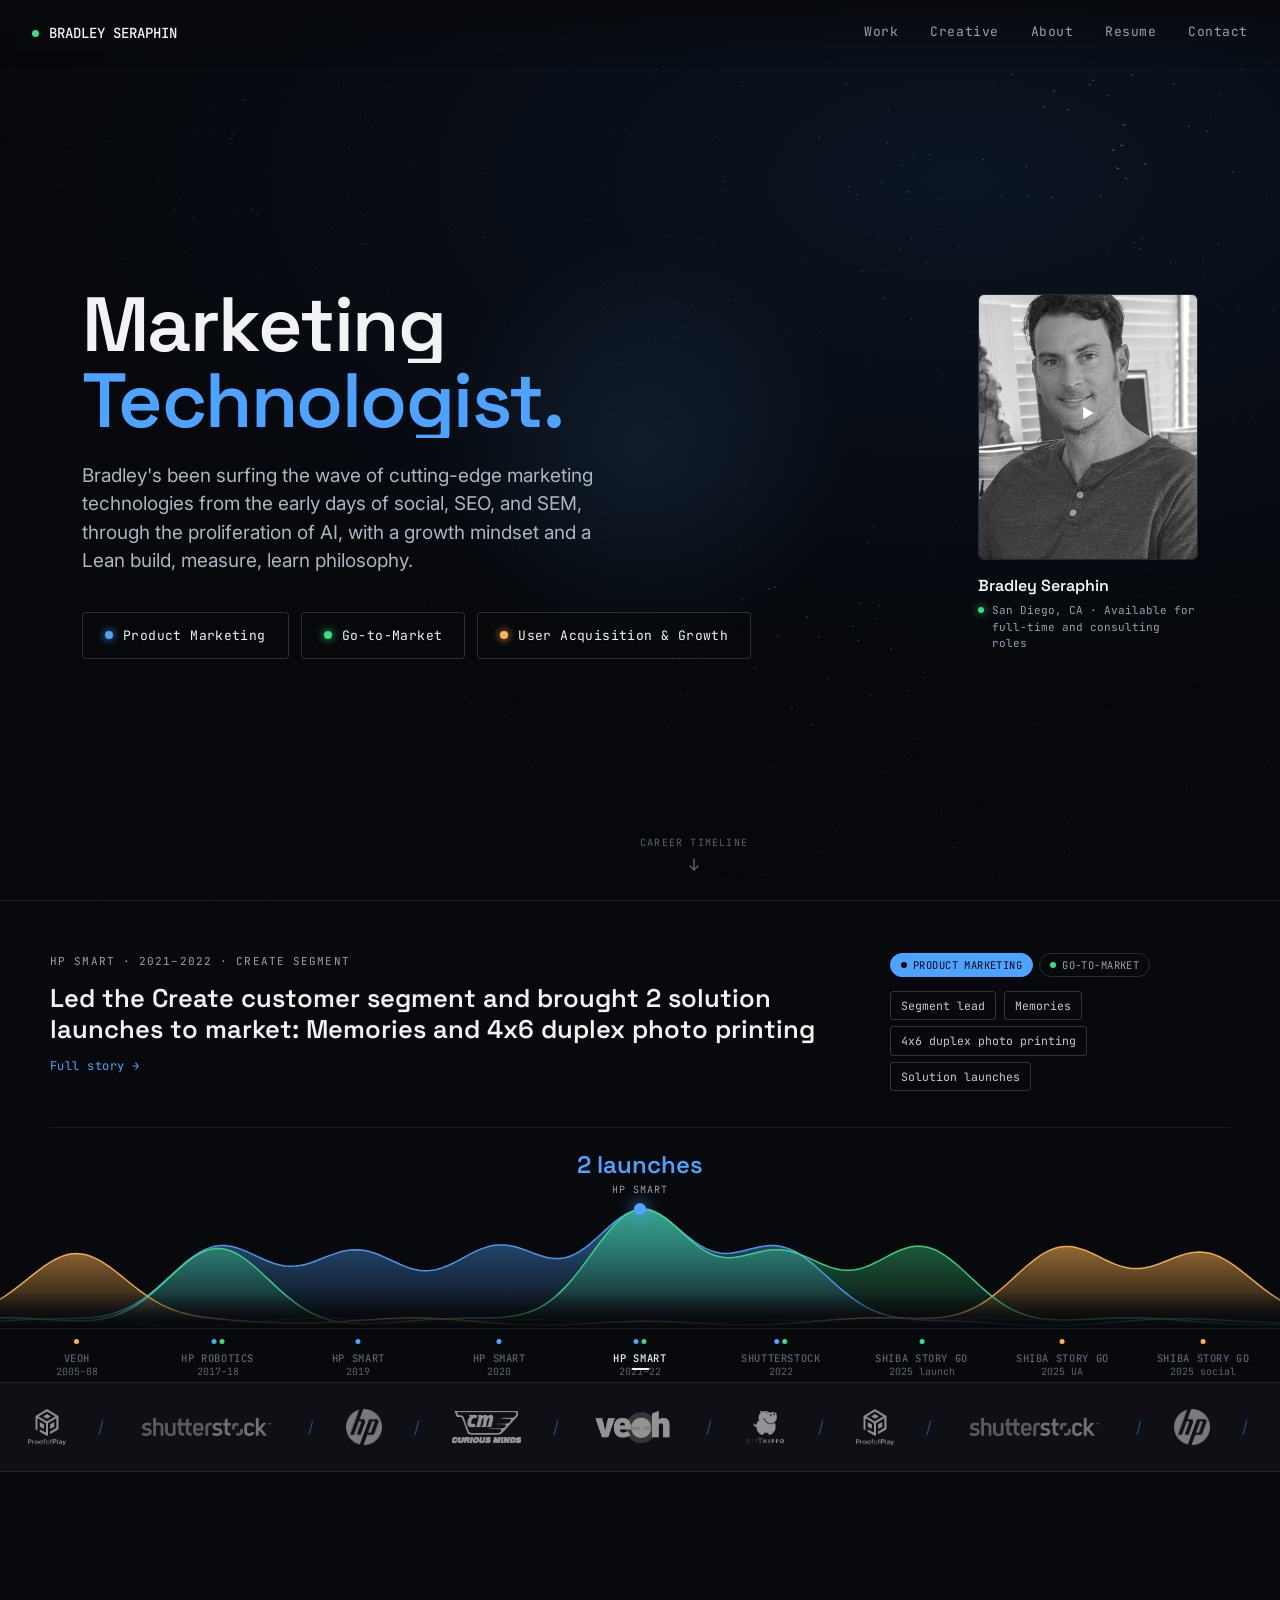
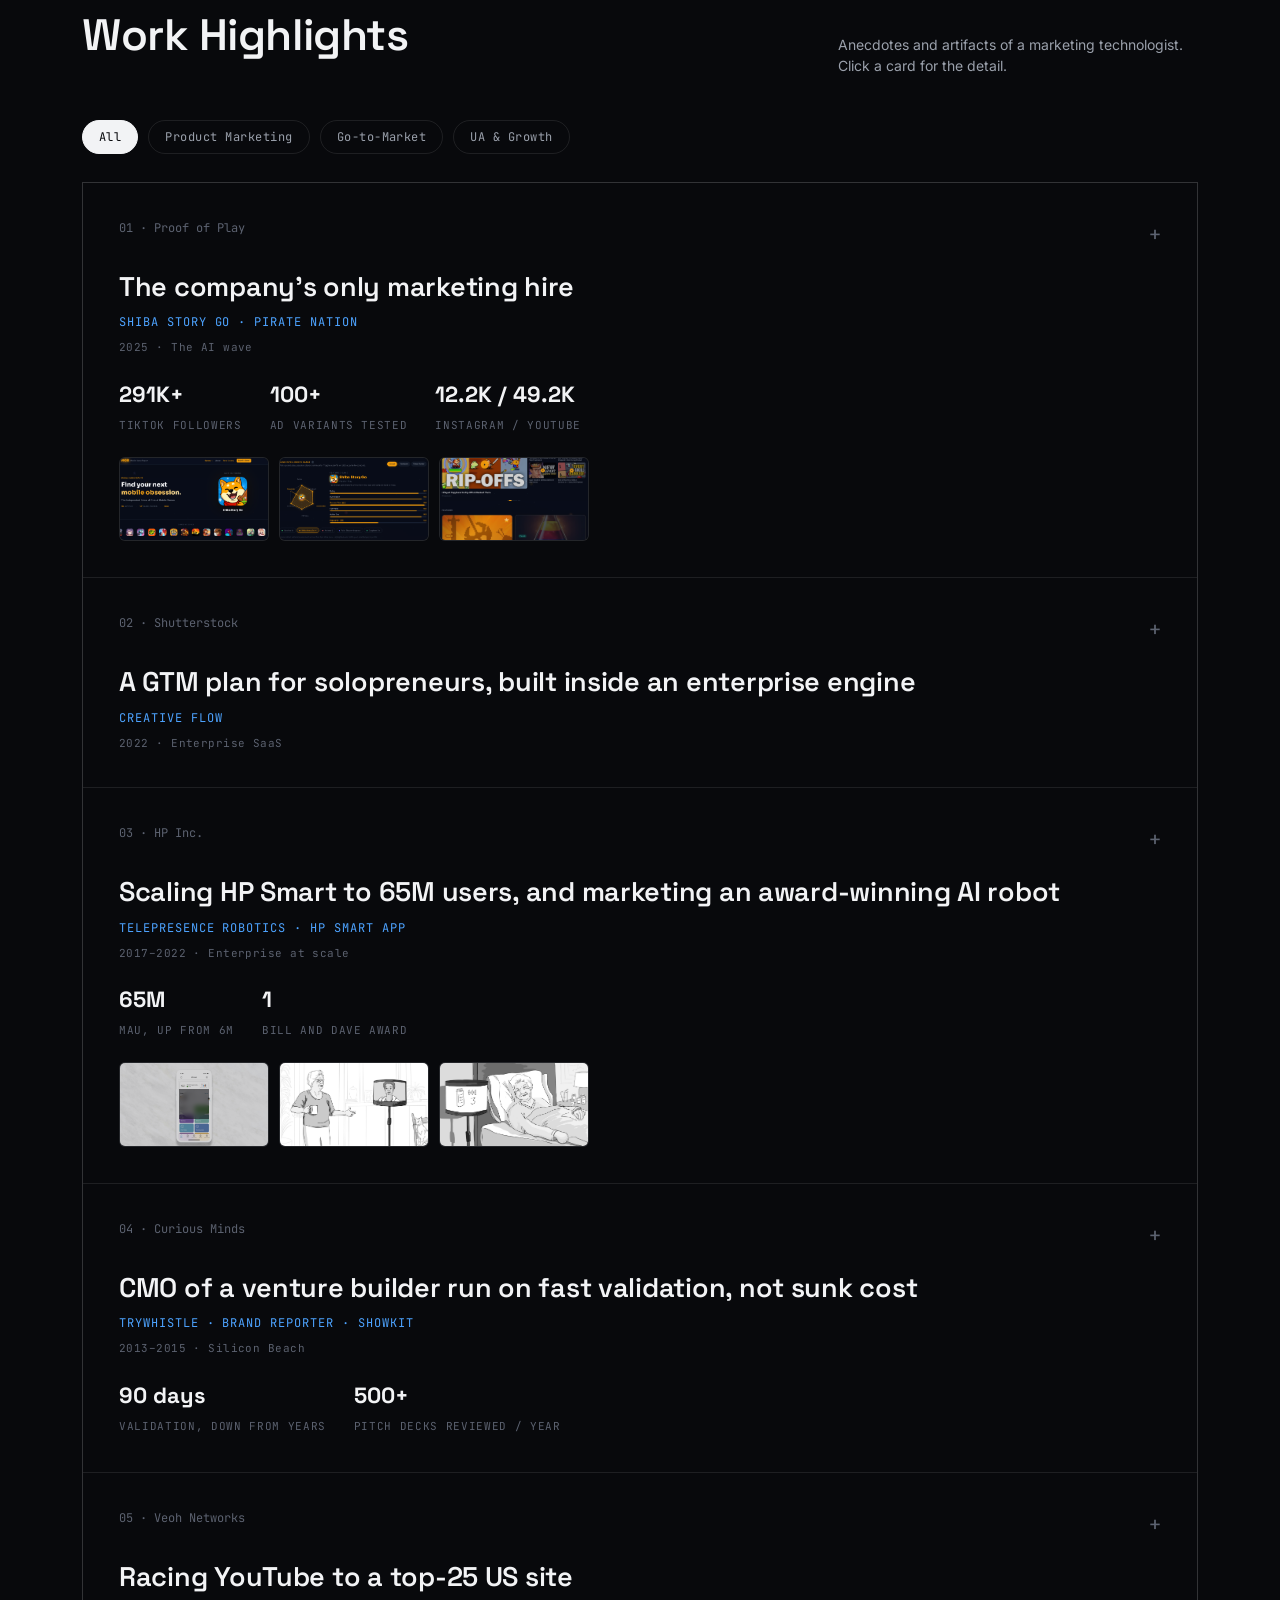
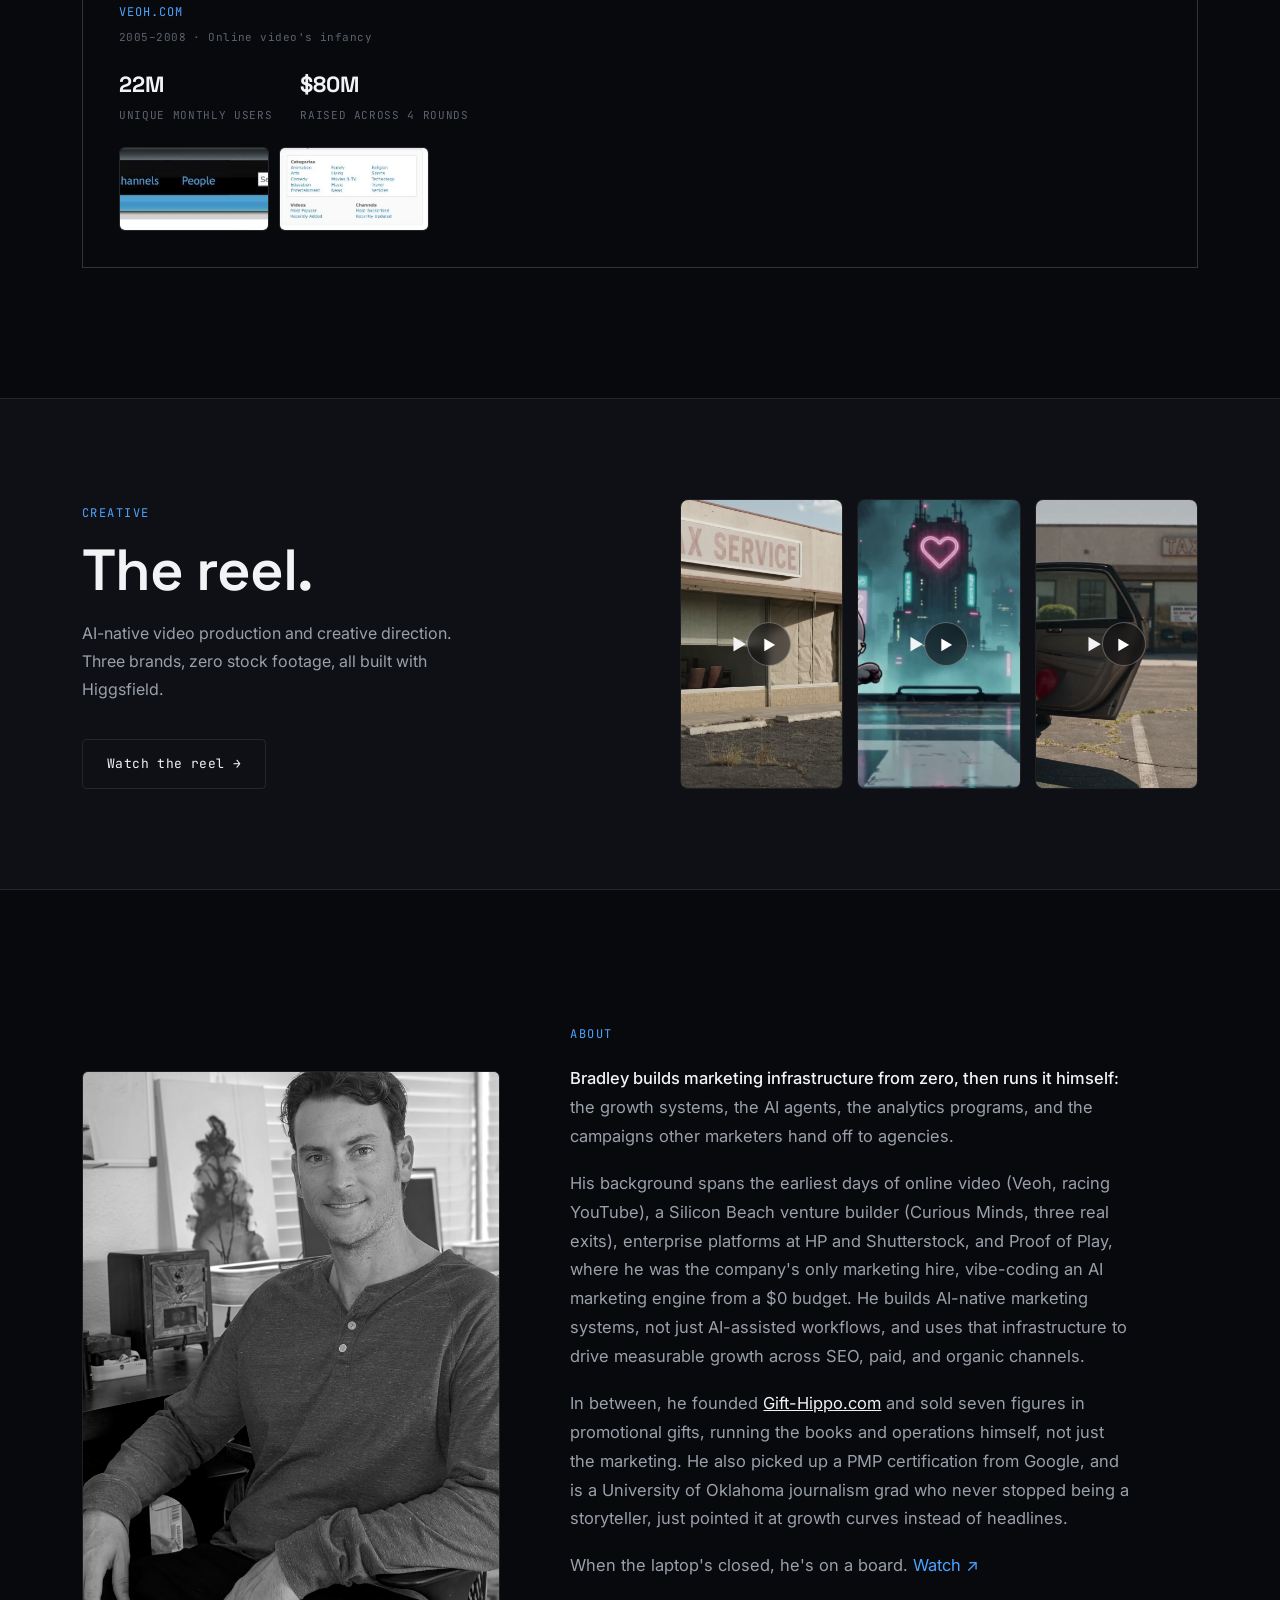
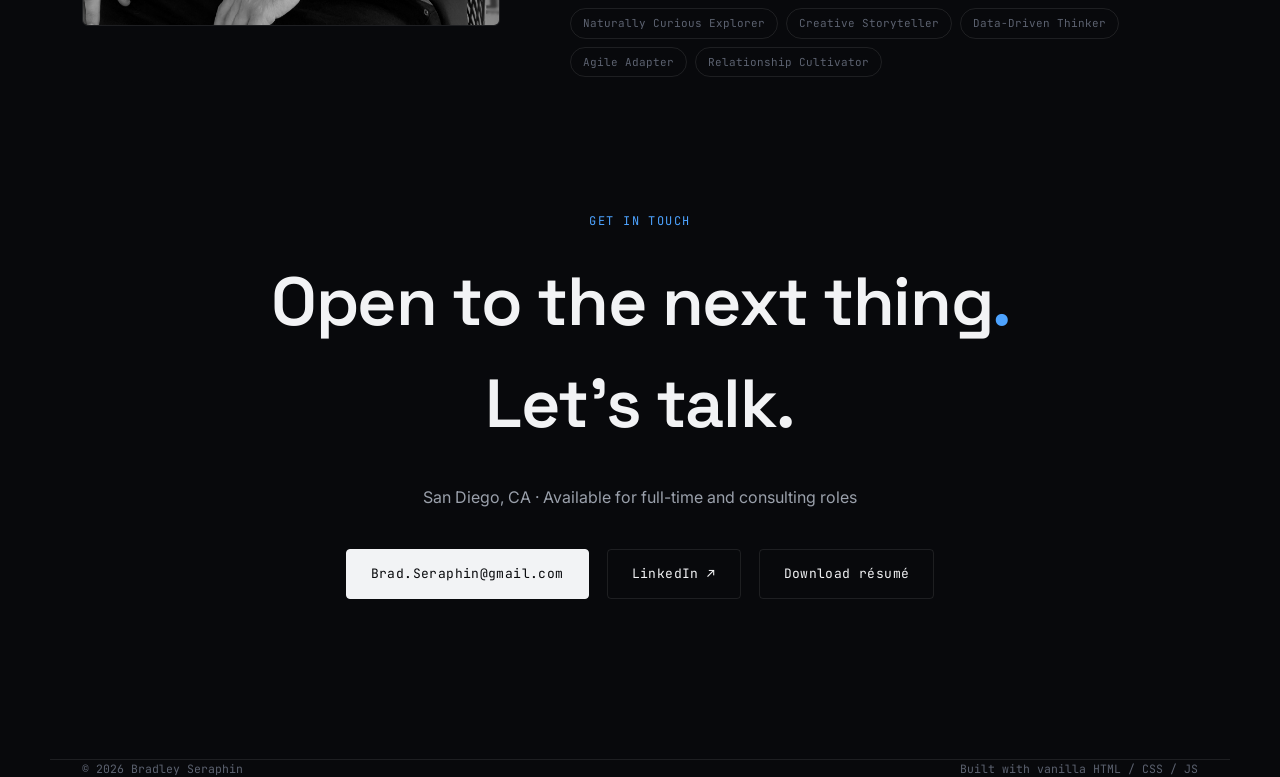
==== commit 2e6614e7: "Separate hero from career explorer into distinct sections The hero (100vh) now does one job: introdu" ====
--- a/index.html
+++ b/index.html
@@ -61,9 +61,15 @@
           <span><i class="calm__live"></i>San Diego, CA · Available for full-time and consulting roles</span>
         </figcaption>
       </figure>
-
-    </div>
-
+    </div>
+
+    <div class="hero__scroll-cue" aria-hidden="true">
+      <span>Career timeline</span>
+      <svg width="16" height="16" viewBox="0 0 16 16" fill="none"><path d="M8 3v10M4 10l4 4 4-4" stroke="currentColor" stroke-width="1.4" stroke-linecap="round" stroke-linejoin="round"/></svg>
+    </div>
+  </section>
+
+  <section class="career-explorer">
     <div class="swell" id="swell">
       <div class="swell__readout wrap" id="swell-card" aria-live="polite"></div>
       <div class="swell__stage">
--- a/css/style.css
+++ b/css/style.css
@@ -1324,12 +1324,30 @@
 
 .hero.calm {
   position: relative;
-  height: auto; min-height: 100vh;
-  display: flex; flex-direction: column; justify-content: flex-end;
+  height: 100vh; min-height: 640px;
+  display: flex; flex-direction: column; justify-content: center;
   align-items: stretch;
-  padding-top: 110px;
+  padding: 110px 0 64px;
   background: radial-gradient(120% 90% at 75% 20%, #0b1422 0%, #06080c 60%);
   overflow: clip;
+}
+
+.hero__scroll-cue {
+  position: absolute; bottom: 28px; left: 50%; transform: translateX(-50%);
+  display: flex; flex-direction: column; align-items: center; gap: 6px;
+  font-family: var(--mono); font-size: 10px; letter-spacing: 0.12em;
+  text-transform: uppercase; color: var(--ink-faint);
+  animation: cue-bob 2.4s ease-in-out infinite;
+  opacity: 0; animation: rise 0.6s var(--ease) 1.4s forwards, cue-bob 2.4s ease-in-out 2s infinite;
+}
+@keyframes cue-bob {
+  0%, 100% { transform: translateX(-50%) translateY(0); }
+  50% { transform: translateX(-50%) translateY(5px); }
+}
+
+.career-explorer {
+  background: var(--bg);
+  border-top: 1px solid var(--line);
 }
 #flow { position: absolute; inset: 0; width: 100%; height: 100%; pointer-events: none;
   -webkit-mask-image: linear-gradient(90deg, rgba(0,0,0,0.35) 10%, rgba(0,0,0,0.35) 45%, #000 70%);
@@ -1337,7 +1355,6 @@
 
 .calm__top {
   position: relative; z-index: 2; width: 100%;
-  flex: 1;
   display: grid; grid-template-columns: minmax(0, 1fr) auto; gap: 64px; align-items: center;
 }
 .hero.calm .hero__title { font-size: clamp(44px, 6vw, 88px); }
@@ -1423,7 +1440,7 @@
 .calm__pillars button[aria-pressed="true"] { background: var(--c); border-color: var(--c); color: #06080c; }
 .calm__pillars button[aria-pressed="true"] i { background: #06080c; box-shadow: none; }
 
-.swell { position: relative; z-index: 2; margin-top: 44px; background: linear-gradient(180deg, #06080c 0px, #06080c 160px, rgba(6,8,12,0) 220px); }
+.swell { position: relative; z-index: 2; margin-top: 0; background: var(--bg); }
 .swell__stage { position: relative; cursor: crosshair; }
 .swell__svg { display: block; width: 100%; height: 200px; }
 .swell__scan { position: absolute; left: 0; top: 0; bottom: 0; width: 1px; background: linear-gradient(180deg, rgba(255,255,255,0), rgba(255,255,255,0.35)); pointer-events: none; transition: opacity 0.2s; }
@@ -1462,7 +1479,7 @@
 }
 .swell__axis button.is-dim { opacity: 0.25; }
 
-.swell__readout { display: grid; grid-template-columns: 1fr auto; gap: 40px; align-items: start; padding: 28px 0 36px; border-bottom: 1px solid rgba(255,255,255,0.08); }
+.swell__readout { display: grid; grid-template-columns: 1fr auto; gap: 40px; align-items: start; padding: 52px 0 36px; border-bottom: 1px solid rgba(255,255,255,0.08); }
 .swell__line { display: flex; flex-direction: column; align-items: flex-start; gap: 12px; }
 .swell__line .k { font-family: var(--mono); font-size: 11px; letter-spacing: 0.1em; text-transform: uppercase; color: var(--ink-dim); }
 .swell__line h4 { min-width: 0; font-family: var(--sans); font-weight: 600; font-size: clamp(20px, 2vw, 28px); line-height: 1.25; }
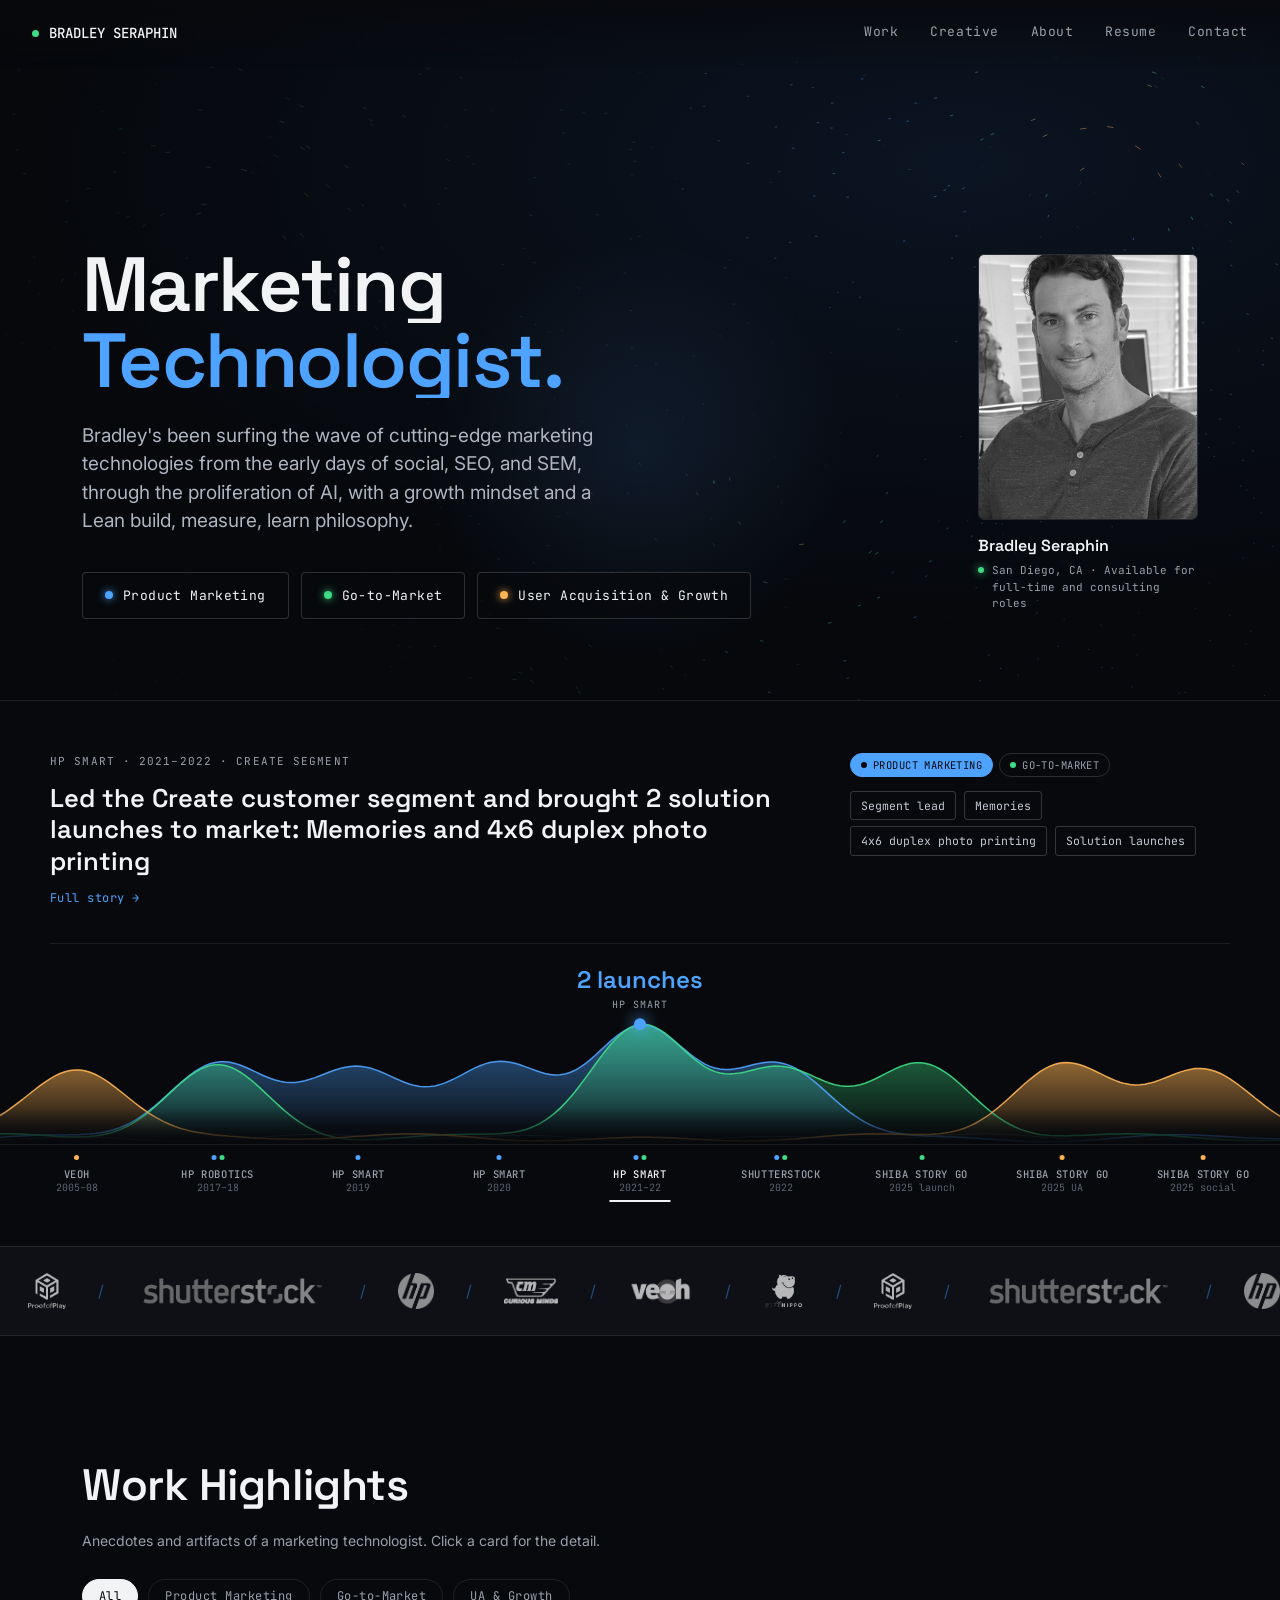
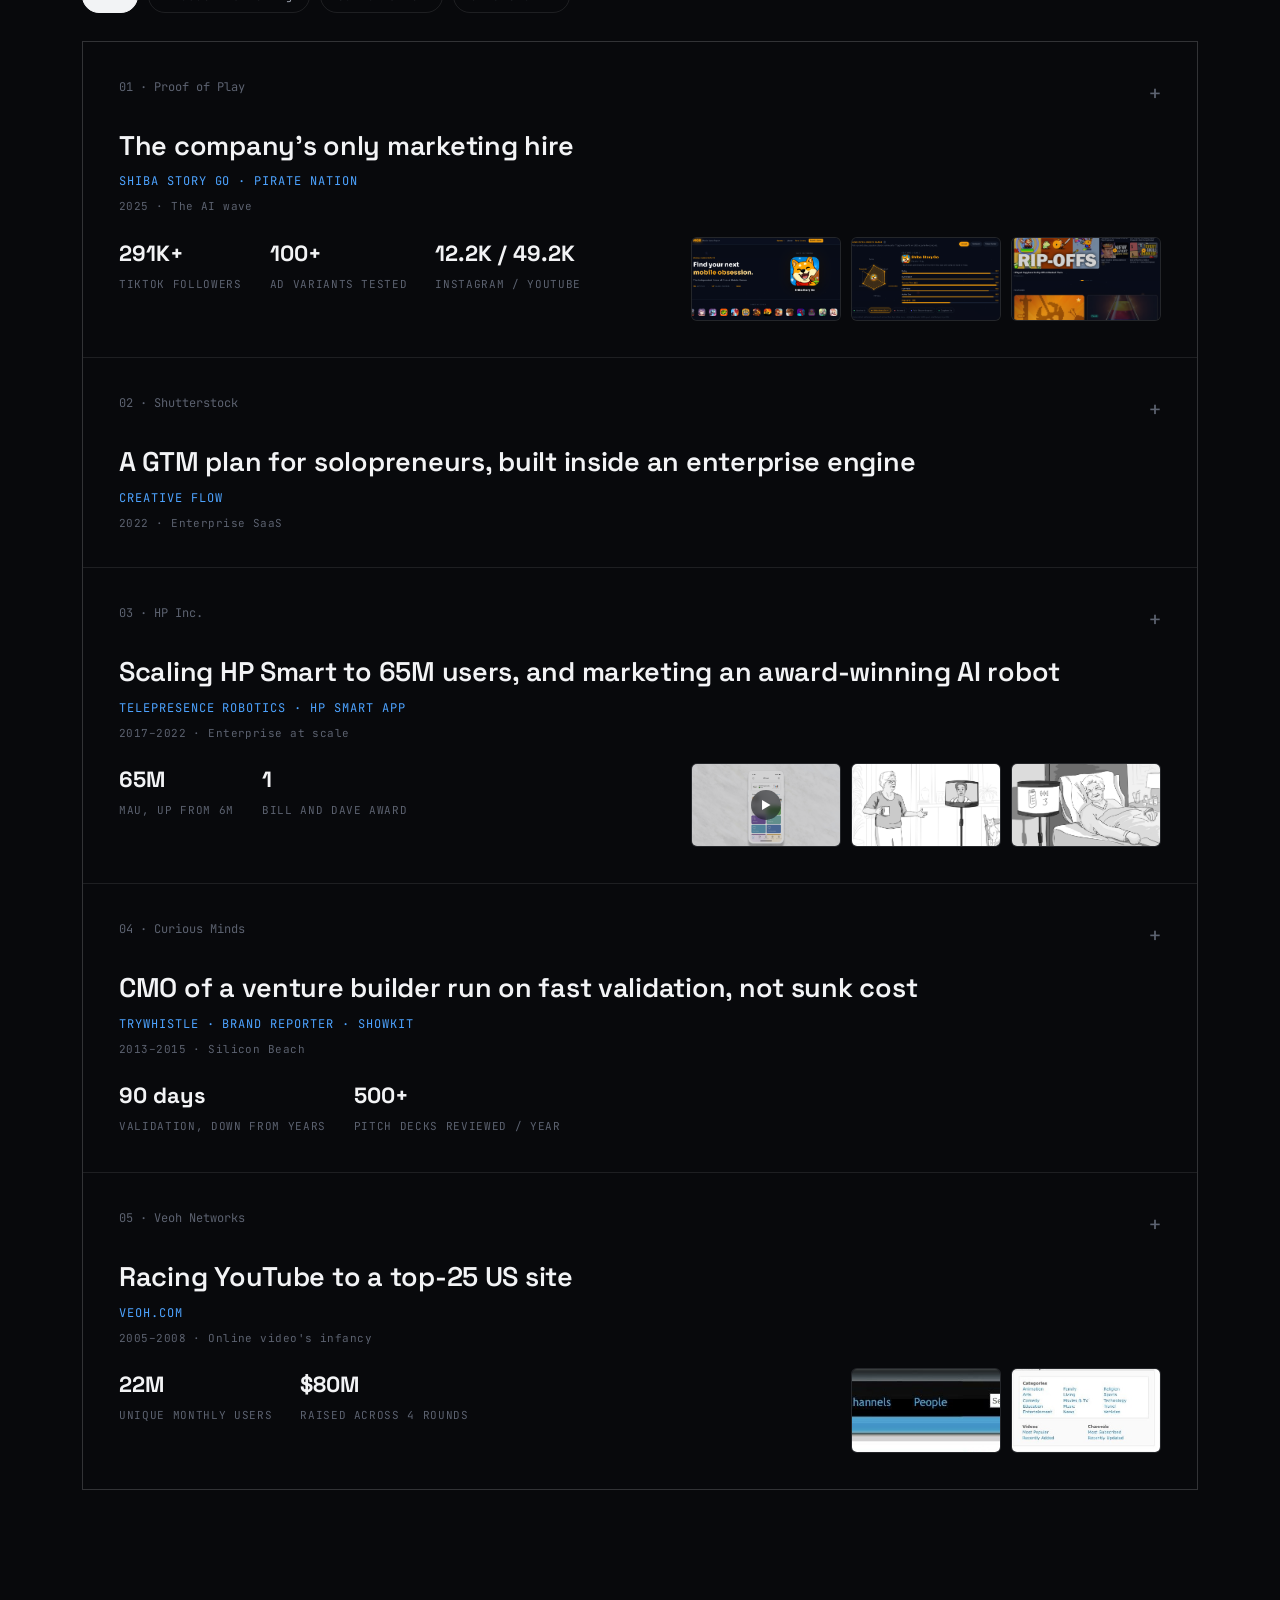
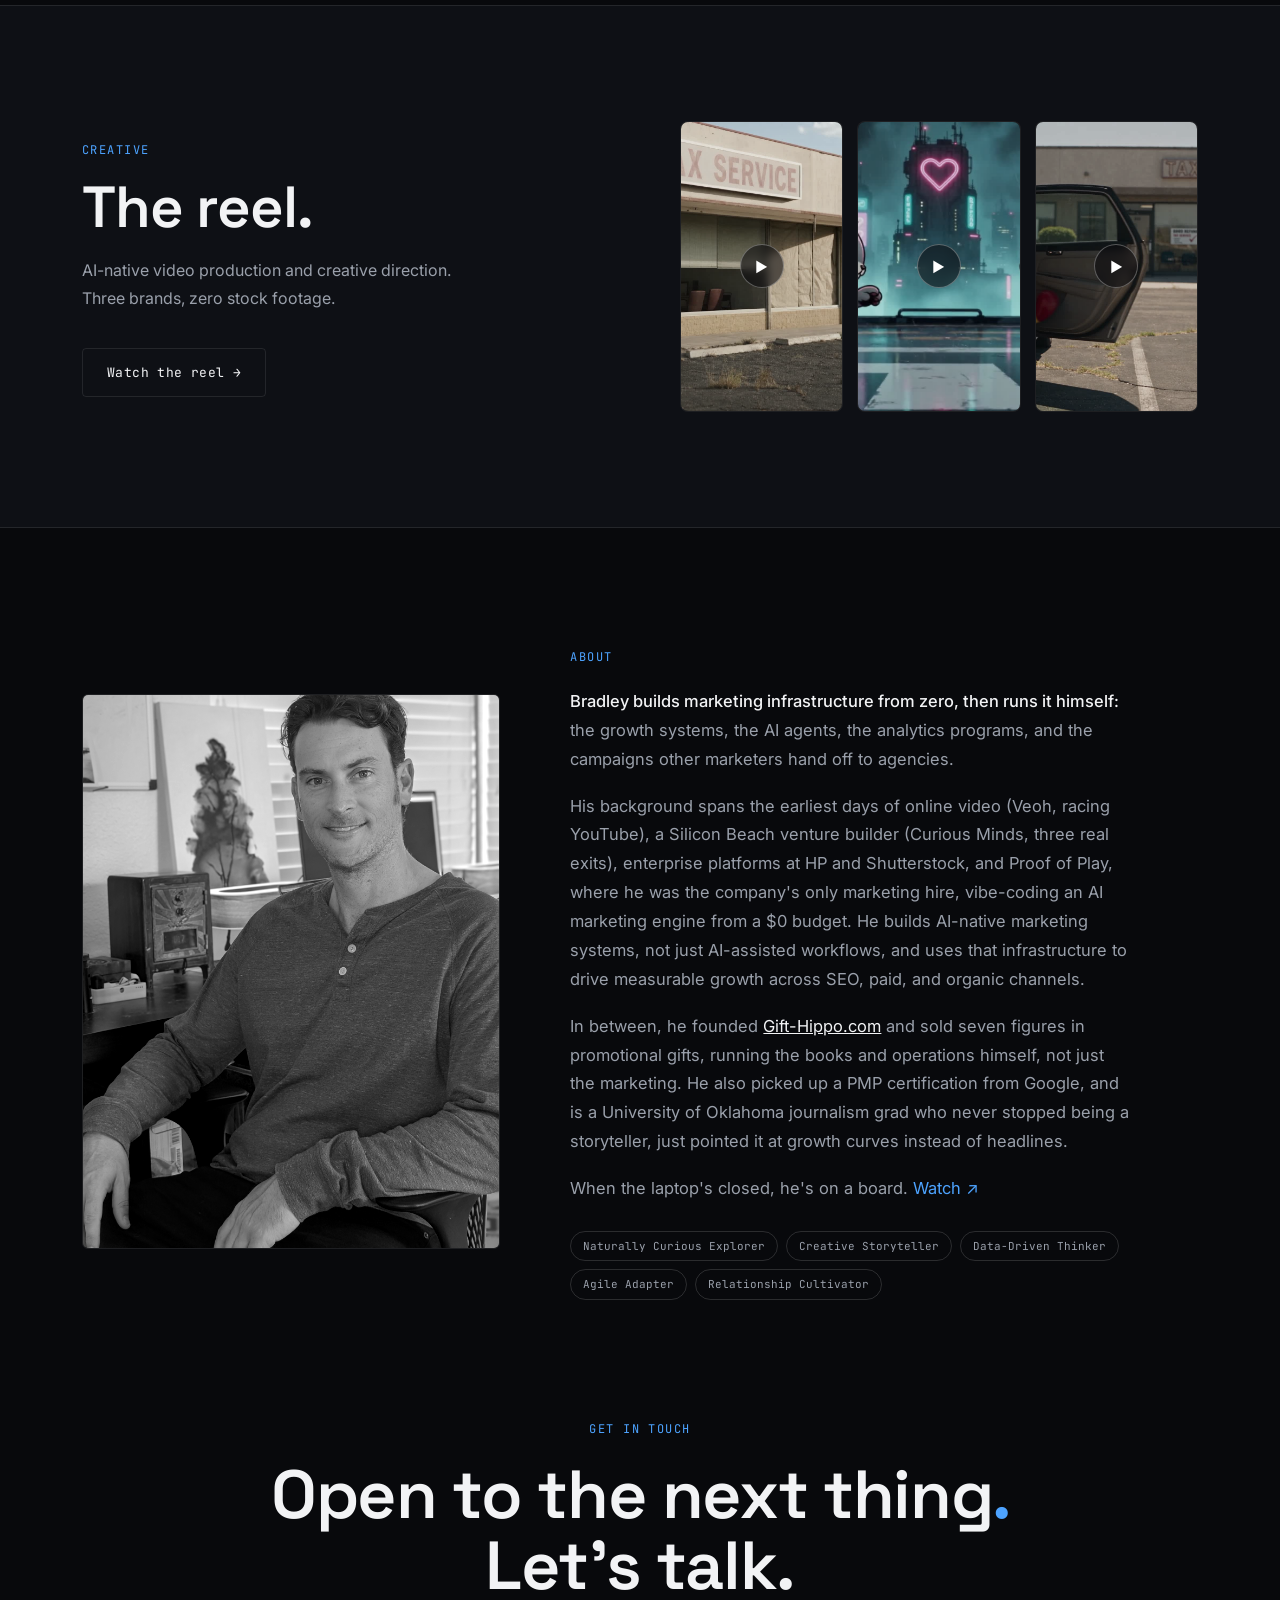
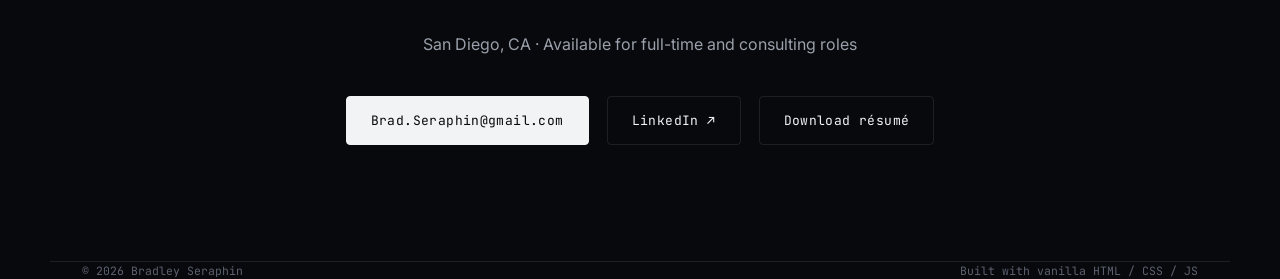
==== commit 6a965919: "Homepage polish: spacing, balance, mobile nav, swell UX, section rhythm Co-Authored-By: Claude Sonne" ====
--- a/index.html
+++ b/index.html
@@ -8,7 +8,7 @@
 <link rel="preconnect" href="https://fonts.googleapis.com">
 <link rel="preconnect" href="https://fonts.gstatic.com" crossorigin>
 <link href="https://fonts.googleapis.com/css2?family=Space+Grotesk:wght@500;600;700&family=Inter:wght@400;500&family=JetBrains+Mono:wght@400;500&display=swap" rel="stylesheet">
-<link rel="stylesheet" href="css/style.css">
+<link rel="stylesheet" href="css/style.css?v=3">
 </head>
 <body>
 
@@ -63,10 +63,6 @@
       </figure>
     </div>
 
-    <div class="hero__scroll-cue" aria-hidden="true">
-      <span>Career timeline</span>
-      <svg width="16" height="16" viewBox="0 0 16 16" fill="none"><path d="M8 3v10M4 10l4 4 4-4" stroke="currentColor" stroke-width="1.4" stroke-linecap="round" stroke-linejoin="round"/></svg>
-    </div>
   </section>
 
   <section class="career-explorer">
@@ -85,20 +81,20 @@
   <div class="marquee-section">
     <div class="marquee">
       <div class="marquee__group">
-        <span class="marquee__item"><a href="work/proof-of-play.html"><img class="marquee__logo" src="assets/logos/proof-of-play.png" alt="Proof of Play"></a></span><span class="marquee__dot">/</span>
+        <span class="marquee__item marquee__item--icon"><a href="work/proof-of-play.html"><img class="marquee__logo" src="assets/logos/proof-of-play.png" alt="Proof of Play"></a></span><span class="marquee__dot">/</span>
         <span class="marquee__item"><a href="work/shutterstock.html"><img class="marquee__logo" src="assets/logos/shutterstock.png" alt="Shutterstock"></a></span><span class="marquee__dot">/</span>
-        <span class="marquee__item"><a href="work/hp.html"><img class="marquee__logo" src="assets/logos/hp.png" alt="HP"></a></span><span class="marquee__dot">/</span>
+        <span class="marquee__item marquee__item--icon"><a href="work/hp.html"><img class="marquee__logo" src="assets/logos/hp.png" alt="HP"></a></span><span class="marquee__dot">/</span>
         <span class="marquee__item"><a href="work/curious-minds.html"><img class="marquee__logo" src="assets/logos/curious-minds.png" alt="Curious Minds"></a></span><span class="marquee__dot">/</span>
         <span class="marquee__item"><a href="work/veoh.html"><img class="marquee__logo" src="assets/logos/veoh.png" alt="Veoh"></a></span><span class="marquee__dot">/</span>
-        <span class="marquee__item"><a href="work/gift-hippo.html"><img class="marquee__logo" src="assets/logos/gift-hippo.png" alt="Gift Hippo"></a></span><span class="marquee__dot">/</span>
+        <span class="marquee__item marquee__item--icon"><a href="work/gift-hippo.html"><img class="marquee__logo" src="assets/logos/gift-hippo.png" alt="Gift Hippo"></a></span><span class="marquee__dot">/</span>
       </div>
       <div class="marquee__group" aria-hidden="true">
-        <span class="marquee__item"><a href="work/proof-of-play.html"><img class="marquee__logo" src="assets/logos/proof-of-play.png" alt="Proof of Play"></a></span><span class="marquee__dot">/</span>
+        <span class="marquee__item marquee__item--icon"><a href="work/proof-of-play.html"><img class="marquee__logo" src="assets/logos/proof-of-play.png" alt="Proof of Play"></a></span><span class="marquee__dot">/</span>
         <span class="marquee__item"><a href="work/shutterstock.html"><img class="marquee__logo" src="assets/logos/shutterstock.png" alt="Shutterstock"></a></span><span class="marquee__dot">/</span>
-        <span class="marquee__item"><a href="work/hp.html"><img class="marquee__logo" src="assets/logos/hp.png" alt="HP"></a></span><span class="marquee__dot">/</span>
+        <span class="marquee__item marquee__item--icon"><a href="work/hp.html"><img class="marquee__logo" src="assets/logos/hp.png" alt="HP"></a></span><span class="marquee__dot">/</span>
         <span class="marquee__item"><a href="work/curious-minds.html"><img class="marquee__logo" src="assets/logos/curious-minds.png" alt="Curious Minds"></a></span><span class="marquee__dot">/</span>
         <span class="marquee__item"><a href="work/veoh.html"><img class="marquee__logo" src="assets/logos/veoh.png" alt="Veoh"></a></span><span class="marquee__dot">/</span>
-        <span class="marquee__item"><a href="work/gift-hippo.html"><img class="marquee__logo" src="assets/logos/gift-hippo.png" alt="Gift Hippo"></a></span><span class="marquee__dot">/</span>
+        <span class="marquee__item marquee__item--icon"><a href="work/gift-hippo.html"><img class="marquee__logo" src="assets/logos/gift-hippo.png" alt="Gift Hippo"></a></span><span class="marquee__dot">/</span>
       </div>
     </div>
   </div>
@@ -282,21 +278,21 @@
       <div class="creative-feature__copy reveal">
         <span class="mono-tag">Creative</span>
         <h2 class="creative-feature__hed">The reel<span class="accent">.</span></h2>
-        <p>AI-native video production and creative direction. Three brands, zero stock footage, all built with Higgsfield.</p>
+        <p>AI-native video production and creative direction. Three brands, zero stock footage.</p>
         <a href="/content-creation/" class="btn btn--ghost creative-feature__cta">Watch the reel →</a>
       </div>
       <div class="creative-feature__strip reveal">
         <a href="/content-creation/" class="creative-feature__thumb" tabindex="-1" aria-hidden="true">
           <img src="content-creation/video/turbotax-hard-at-work-poster.jpg" alt="TurboTax: Hard at Work">
-          <span class="creative-feature__play">▶</span>
+          <span class="creative-feature__play"></span>
         </a>
         <a href="/content-creation/" class="creative-feature__thumb">
           <img src="content-creation/video/rabid-rabbits-poster.jpg" alt="Rabid Rabbits">
-          <span class="creative-feature__play">▶</span>
+          <span class="creative-feature__play"></span>
         </a>
         <a href="/content-creation/" class="creative-feature__thumb" tabindex="-1" aria-hidden="true">
           <img src="content-creation/video/turbotax-tax-circus-poster.jpg" alt="TurboTax: Tax Circus">
-          <span class="creative-feature__play">▶</span>
+          <span class="creative-feature__play"></span>
         </a>
       </div>
     </div>
@@ -362,6 +358,6 @@
   <span>Built with vanilla HTML / CSS / JS</span>
 </footer>
 
-<script src="js/main.js"></script>
+<script src="js/main.js?v=3"></script>
 </body>
 </html>
--- a/css/style.css
+++ b/css/style.css
@@ -15,6 +15,7 @@
   --sans: "Space Grotesk", -apple-system, BlinkMacSystemFont, "Segoe UI", sans-serif;
   --body: "Inter", -apple-system, BlinkMacSystemFont, "Segoe UI", sans-serif;
   --ease: cubic-bezier(0.16, 1, 0.3, 1);
+  --section-y: clamp(72px, 9vw, 120px);
 }
 
 * { margin: 0; padding: 0; box-sizing: border-box; }
@@ -193,11 +194,13 @@
   border-bottom: 1px solid var(--line);
   padding: 26px 0;
   background: var(--bg-alt);
+  overflow: hidden;
 }
 
 .marquee {
   display: flex;
   width: max-content;
+  will-change: transform;
   animation: scroll-left 32s linear infinite;
 }
 
@@ -206,6 +209,7 @@
 .marquee__group {
   display: flex;
   align-items: center;
+  flex-shrink: 0;
 }
 
 .marquee__item {
@@ -221,18 +225,18 @@
 .marquee__item:hover { color: var(--ink); }
 
 .marquee__logo {
-  height: 36px;
+  height: 28px;
   width: auto;
-  max-width: 140px;
   object-fit: contain;
-  filter: grayscale(1) brightness(1.7);
-  opacity: 0.55;
+  filter: grayscale(1) brightness(1.6);
+  opacity: 0.7;
   transition: filter 0.25s, opacity 0.25s;
 }
 .marquee__item:hover .marquee__logo {
   filter: none;
   opacity: 1;
 }
+.marquee__item--icon .marquee__logo { height: 36px; }
 
 .marquee__dot {
   color: var(--accent-dim);
@@ -240,18 +244,18 @@
 }
 
 @keyframes scroll-left {
-  from { transform: translateX(0); }
-  to { transform: translateX(-50%); }
+  from { transform: translate3d(0, 0, 0); }
+  to { transform: translate3d(-50%, 0, 0); }
 }
 
 /* ---------------- Section heads ---------------- */
 
 .section-head {
   display: flex;
-  align-items: baseline;
-  justify-content: space-between;
-  gap: 24px;
-  margin-bottom: 56px;
+  flex-direction: column;
+  align-items: flex-start;
+  gap: 12px;
+  margin-bottom: 28px;
   flex-wrap: wrap;
 }
 
@@ -264,11 +268,11 @@
 
 .section-head p {
   color: var(--ink-dim);
-  max-width: 360px;
+  max-width: 560px;
   font-size: 14px;
 }
 
-.section-pad { padding: 130px 0; }
+.section-pad { padding: var(--section-y) 0; }
 
 /* ---------------- Reveal ---------------- */
 
@@ -293,6 +297,7 @@
   padding: 36px;
   cursor: pointer;
   transition: background 0.3s;
+  overflow: hidden;
 }
 .case:hover { background: var(--bg-alt); }
 
@@ -401,6 +406,12 @@
   .case__visual { width: 120px; }
 }
 
+@media (min-width: 901px) {
+  .case__metrics { float: left; margin-right: 24px; margin-top: 22px; }
+  .case__visuals { float: right; margin-top: 22px; }
+  .case__detail { clear: both; }
+}
+
 .case__metric b {
   font-family: var(--sans);
   font-size: 22px;
@@ -454,7 +465,7 @@
 /* ---------------- Creative feature ---------------- */
 
 .creative-feature {
-  padding: 100px 0;
+  padding: var(--section-y) 0;
   border-top: 1px solid var(--line);
   border-bottom: 1px solid var(--line);
   background: var(--bg-alt);
@@ -594,8 +605,8 @@
 .traits span {
   font-family: var(--mono);
   font-size: 11px;
-  color: var(--ink-faint);
-  border: 1px solid var(--line);
+  color: var(--ink-dim);
+  border: 1px solid rgba(255,255,255,.14);
   padding: 6px 12px;
   border-radius: 100px;
 }
@@ -604,7 +615,7 @@
 
 .contact {
   text-align: center;
-  padding-bottom: 160px;
+  padding-bottom: var(--section-y);
 }
 
 .contact h2 {
@@ -612,6 +623,7 @@
   font-size: clamp(34px, 6vw, 68px);
   font-weight: 600;
   letter-spacing: -0.02em;
+  line-height: 1.05;
   max-width: 780px;
   margin: 0 auto 30px;
 }
@@ -1292,13 +1304,17 @@
 @media (max-width: 900px) {
   .about { grid-template-columns: 1fr; }
   .about__img { max-width: 320px; }
+  .about__img img { max-height: 360px; object-fit: cover; width: 100%; }
   .work-grid { grid-template-columns: 1fr !important; }
 }
 
 @media (max-width: 640px) {
+  :root { --section-y: 64px; }
   .wrap { padding: 0 20px; }
-  .nav__links { gap: 18px; font-size: 11px; }
-  .section-pad { padding: 90px 0; }
+  .nav { padding: 16px 16px; }
+  .nav__mark { font-size: 11px; white-space: nowrap; }
+  .nav__links { gap: 14px; font-size: 11px; overflow-x: auto; scrollbar-width: none; -ms-overflow-style: none; }
+  .nav__links::-webkit-scrollbar { display: none; }
   .case { padding: 26px; }
   .cursor-glow { display: none; }
 }
@@ -1310,7 +1326,7 @@
 }
 
 /* Work filter */
-.work-filter { display: flex; flex-wrap: wrap; gap: 10px; margin: -12px 0 28px; }
+.work-filter { display: flex; flex-wrap: wrap; gap: 10px; margin-top: 28px; margin-bottom: 28px; }
 .work-filter button {
   font-family: var(--mono); font-size: 12px; letter-spacing: 0.04em;
   color: var(--ink-dim); background: none; cursor: pointer;
@@ -1324,30 +1340,21 @@
 
 .hero.calm {
   position: relative;
-  height: 100vh; min-height: 640px;
+  height: auto;
+  min-height: min(100vh, 820px);
   display: flex; flex-direction: column; justify-content: center;
   align-items: stretch;
   padding: 110px 0 64px;
   background: radial-gradient(120% 90% at 75% 20%, #0b1422 0%, #06080c 60%);
-  overflow: clip;
-}
-
-.hero__scroll-cue {
-  position: absolute; bottom: 28px; left: 50%; transform: translateX(-50%);
-  display: flex; flex-direction: column; align-items: center; gap: 6px;
-  font-family: var(--mono); font-size: 10px; letter-spacing: 0.12em;
-  text-transform: uppercase; color: var(--ink-faint);
-  animation: cue-bob 2.4s ease-in-out infinite;
-  opacity: 0; animation: rise 0.6s var(--ease) 1.4s forwards, cue-bob 2.4s ease-in-out 2s infinite;
-}
-@keyframes cue-bob {
-  0%, 100% { transform: translateX(-50%) translateY(0); }
-  50% { transform: translateX(-50%) translateY(5px); }
-}
+  overflow: visible;
+}
+
 
 .career-explorer {
   background: var(--bg);
   border-top: 1px solid var(--line);
+  margin-top: -120px;
+  padding-bottom: 48px;
 }
 #flow { position: absolute; inset: 0; width: 100%; height: 100%; pointer-events: none;
   -webkit-mask-image: linear-gradient(90deg, rgba(0,0,0,0.35) 10%, rgba(0,0,0,0.35) 45%, #000 70%);
@@ -1379,26 +1386,24 @@
 .calm__reel-over {
   position: absolute; inset: 0;
   display: flex; flex-direction: column; align-items: center; justify-content: center; gap: 12px;
-  background: rgba(8,9,12,0); text-decoration: none;
-  transition: background 0.3s var(--ease);
-}
-.calm__reel-over:hover { background: rgba(8,9,12,0.58); }
+  background: rgba(8,9,12,0.58); text-decoration: none;
+  opacity: 0;
+  transition: opacity 0.3s var(--ease);
+}
+.calm__reel-over:hover,
+.calm__reel-over:focus-within { opacity: 1; }
+.calm__reel-over:focus-within { outline: 2px solid var(--accent); outline-offset: 2px; }
 .calm__reel-over i {
   width: 52px; height: 52px; border-radius: 50%;
-  background: rgba(255,255,255,0); border: 1.5px solid rgba(255,255,255,0);
+  background: rgba(255,255,255,0.15); border: 1.5px solid rgba(255,255,255,0.65);
   display: flex; align-items: center; justify-content: center;
   font-size: 18px; font-style: normal; color: #fff;
-  transform: scale(0.75);
-  transition: background 0.3s var(--ease), border-color 0.3s var(--ease), transform 0.3s var(--ease);
 }
 .calm__reel-over em {
   font-style: normal; font-family: var(--mono); font-size: 11px;
   letter-spacing: 0.12em; text-transform: uppercase;
-  color: rgba(255,255,255,0);
-  transition: color 0.3s var(--ease);
-}
-.calm__reel-over:hover i { background: rgba(255,255,255,0.15); border-color: rgba(255,255,255,0.65); transform: scale(1); }
-.calm__reel-over:hover em { color: rgba(255,255,255,0.85); }
+  color: rgba(255,255,255,0.85);
+}
 .calm__me figcaption { margin-top: 14px; }
 .calm__me b { display: block; font-family: var(--sans); font-weight: 600; font-size: 16px; }
 .calm__me span { display: flex; gap: 8px; align-items: baseline; margin-top: 4px; font-family: var(--mono); font-size: 11px; line-height: 1.5; color: var(--ink-dim); }
@@ -1459,32 +1464,22 @@
 .swell__axis button {
   position: absolute; top: 8px; transform: translateX(-50%);
   background: none; border: 0; cursor: pointer; text-align: center; padding: 2px 4px;
-  color: var(--ink-faint); transition: color 0.2s, opacity 0.3s;
+  color: var(--ink-dim); transition: color 0.2s, opacity 0.3s;
 }
 .swell__axis .dots { display: flex; justify-content: center; gap: 3px; height: 6px; margin-bottom: 6px; }
 .swell__axis .dots i { width: 5px; height: 5px; border-radius: 50%; }
 .swell__axis b { display: block; font-family: var(--mono); font-weight: 500; font-size: 10.5px; letter-spacing: 0.06em; text-transform: uppercase; white-space: nowrap; }
 .swell__axis em { display: block; font-style: normal; font-family: var(--mono); font-size: 10px; color: var(--ink-faint); white-space: nowrap; }
 .swell__axis button:hover { color: var(--ink-dim); }
-.swell__axis button.is-selected { color: var(--ink); }
-.swell__axis button.is-selected b { position: relative; }
-.swell__axis button.is-selected b::after {
-  content: "";
-  position: absolute;
-  left: 50%; bottom: -5px;
-  transform: translateX(-50%);
-  width: 18px; height: 2px;
-  border-radius: 1px;
-  background: var(--ink);
-}
-.swell__axis button.is-dim { opacity: 0.25; }
+.swell__axis button.is-selected { color: var(--ink); border-bottom: 2px solid var(--ink); padding-bottom: 6px; }
+.swell__axis button.is-dim { opacity: 0.35; }
 
 .swell__readout { display: grid; grid-template-columns: 1fr auto; gap: 40px; align-items: start; padding: 52px 0 36px; border-bottom: 1px solid rgba(255,255,255,0.08); }
 .swell__line { display: flex; flex-direction: column; align-items: flex-start; gap: 12px; }
 .swell__line .k { font-family: var(--mono); font-size: 11px; letter-spacing: 0.1em; text-transform: uppercase; color: var(--ink-dim); }
 .swell__line h4 { min-width: 0; font-family: var(--sans); font-weight: 600; font-size: clamp(20px, 2vw, 28px); line-height: 1.25; }
 .swell__line a { font-family: var(--mono); font-size: 12px; color: var(--accent); letter-spacing: 0.04em; }
-.swell__meta { display: flex; flex-direction: column; gap: 14px; align-items: flex-start; min-width: 240px; max-width: 340px; }
+.swell__meta { display: flex; flex-direction: column; gap: 14px; align-items: flex-start; width: 380px; flex-shrink: 0; align-self: start; }
 .swell__proves { display: flex; gap: 6px; flex-wrap: wrap; }
 .swell__proves button {
   display: inline-flex; align-items: center; gap: 6px; cursor: pointer;
@@ -1499,14 +1494,15 @@
 
 
 @media (max-width: 900px) {
-  .swell__readout { grid-template-columns: 1fr; gap: 16px; padding: 20px 0 28px; border-bottom: 1px solid rgba(255,255,255,0.08); }
-  .swell__meta { min-width: 0; max-width: none; }
+  .swell__readout { grid-template-columns: 1fr; gap: 16px; padding: 20px 0 28px; padding-left: 20px; padding-right: 20px; border-bottom: 1px solid rgba(255,255,255,0.08); }
+  .swell__meta { min-width: 0; max-width: none; width: auto; }
   .swell__line, .swell__meta { gap: 10px; }
   .swell__axis b { font-size: 9px; }
   .swell__axis em { display: none; }
 }
 @media (max-width: 760px) {
   .swell__svg { height: 160px; }
-  .swell__axis b { display: none; }
+  .swell__axis button:not(.is-selected) b { display: none; }
+  .swell__axis button.is-selected b { display: block; }
   .swell__crest b { font-size: 17px; }
 }
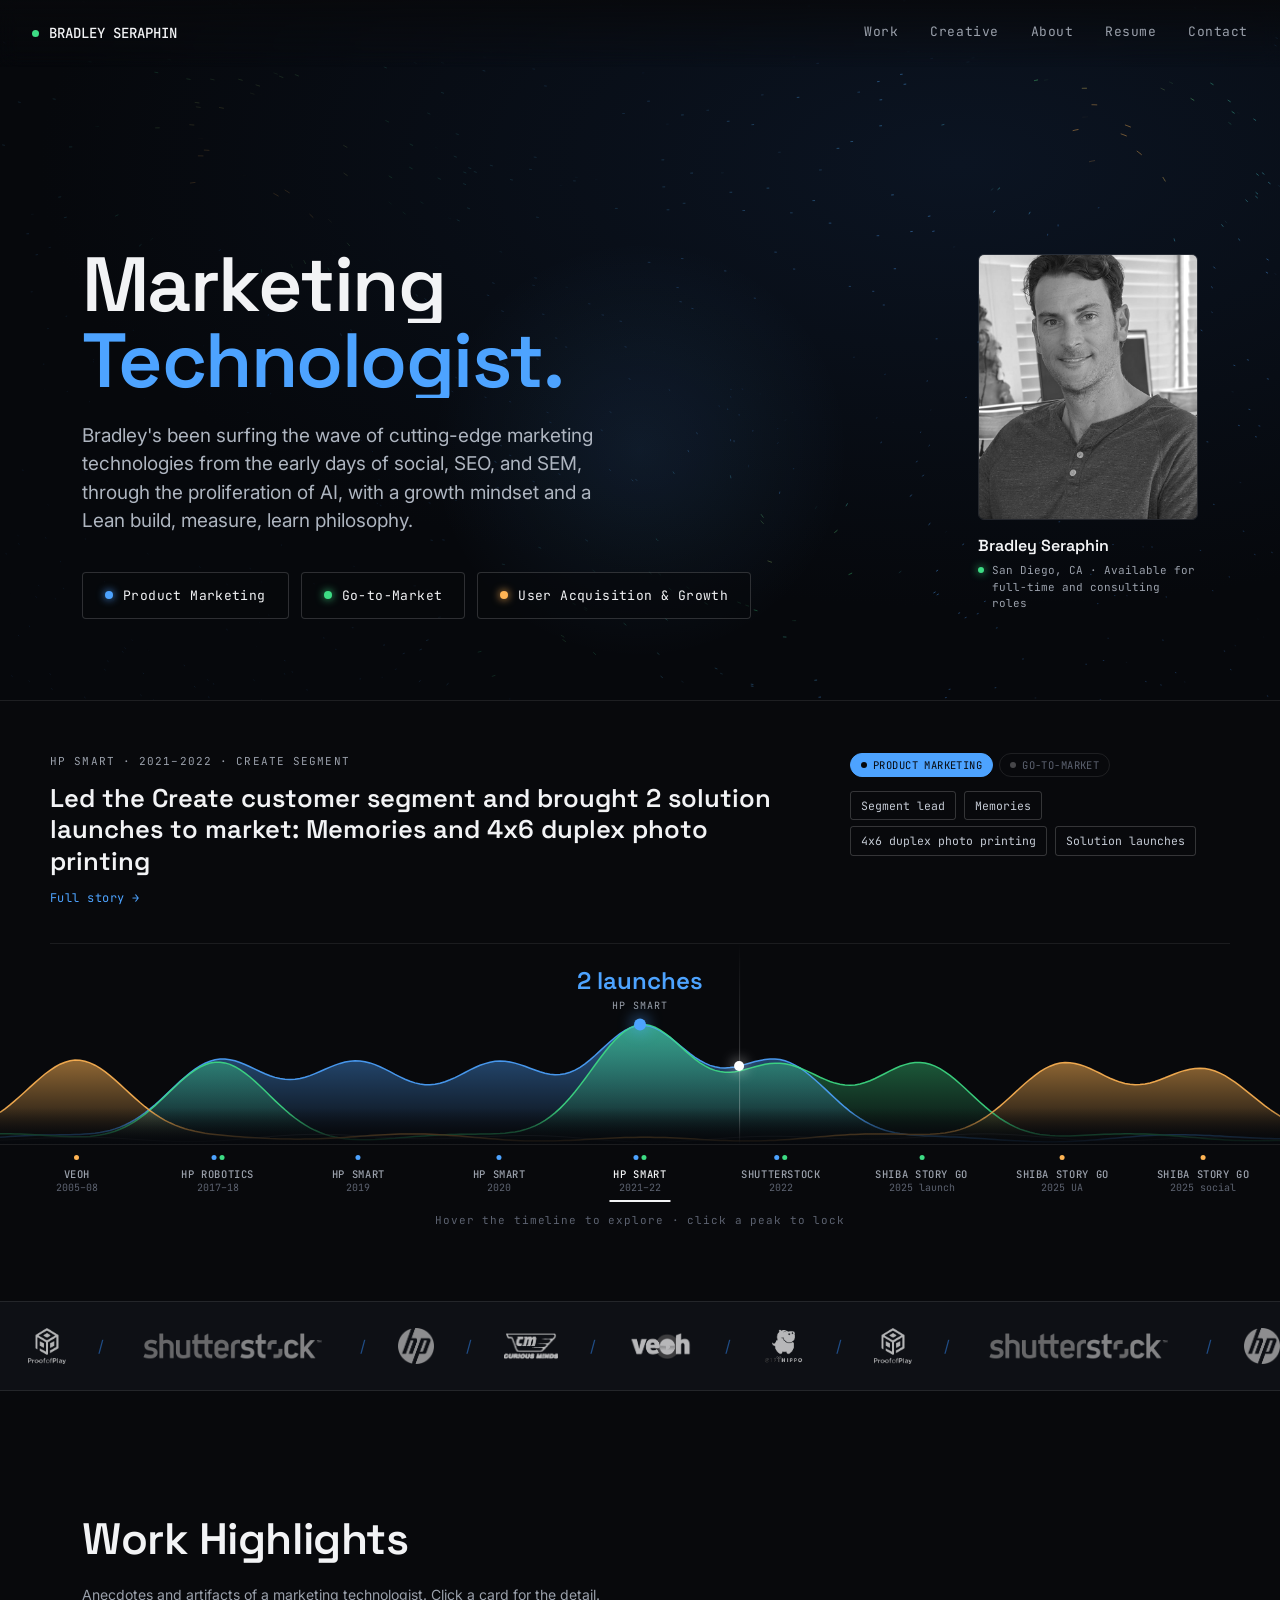
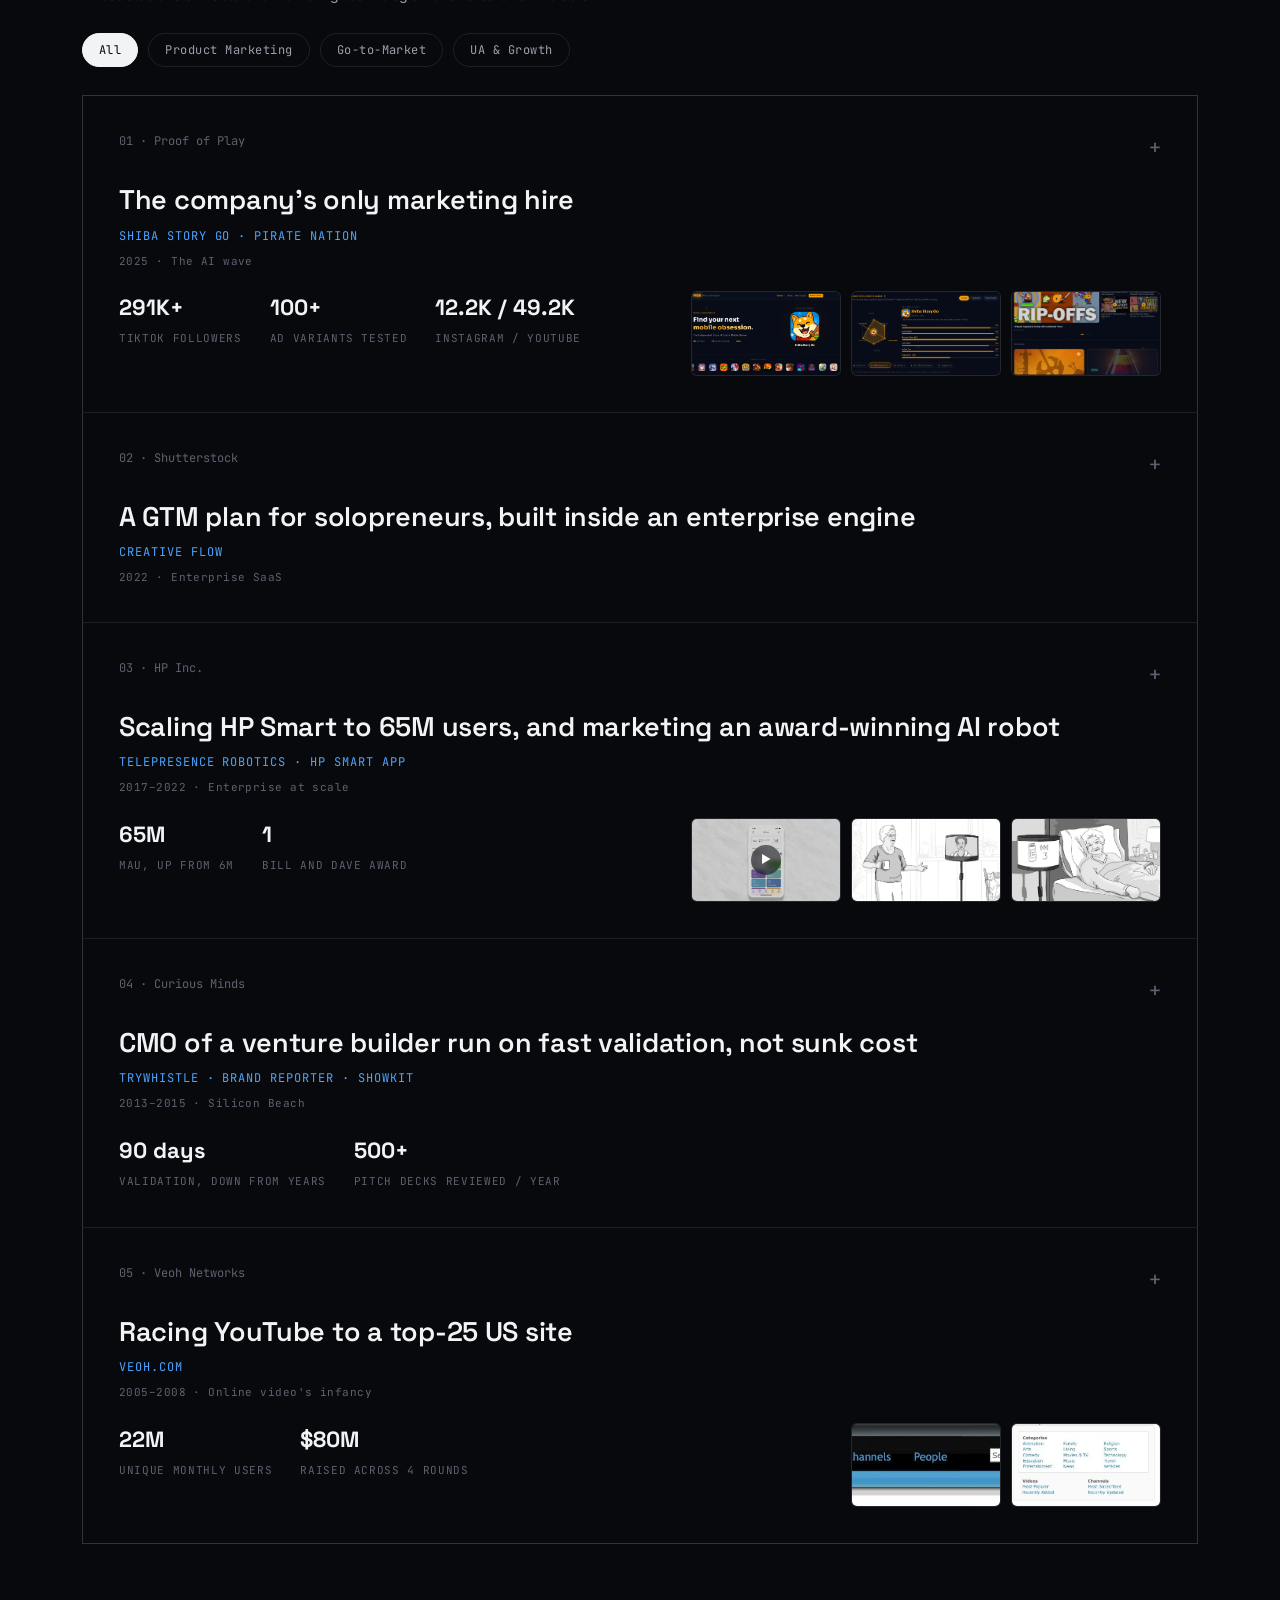
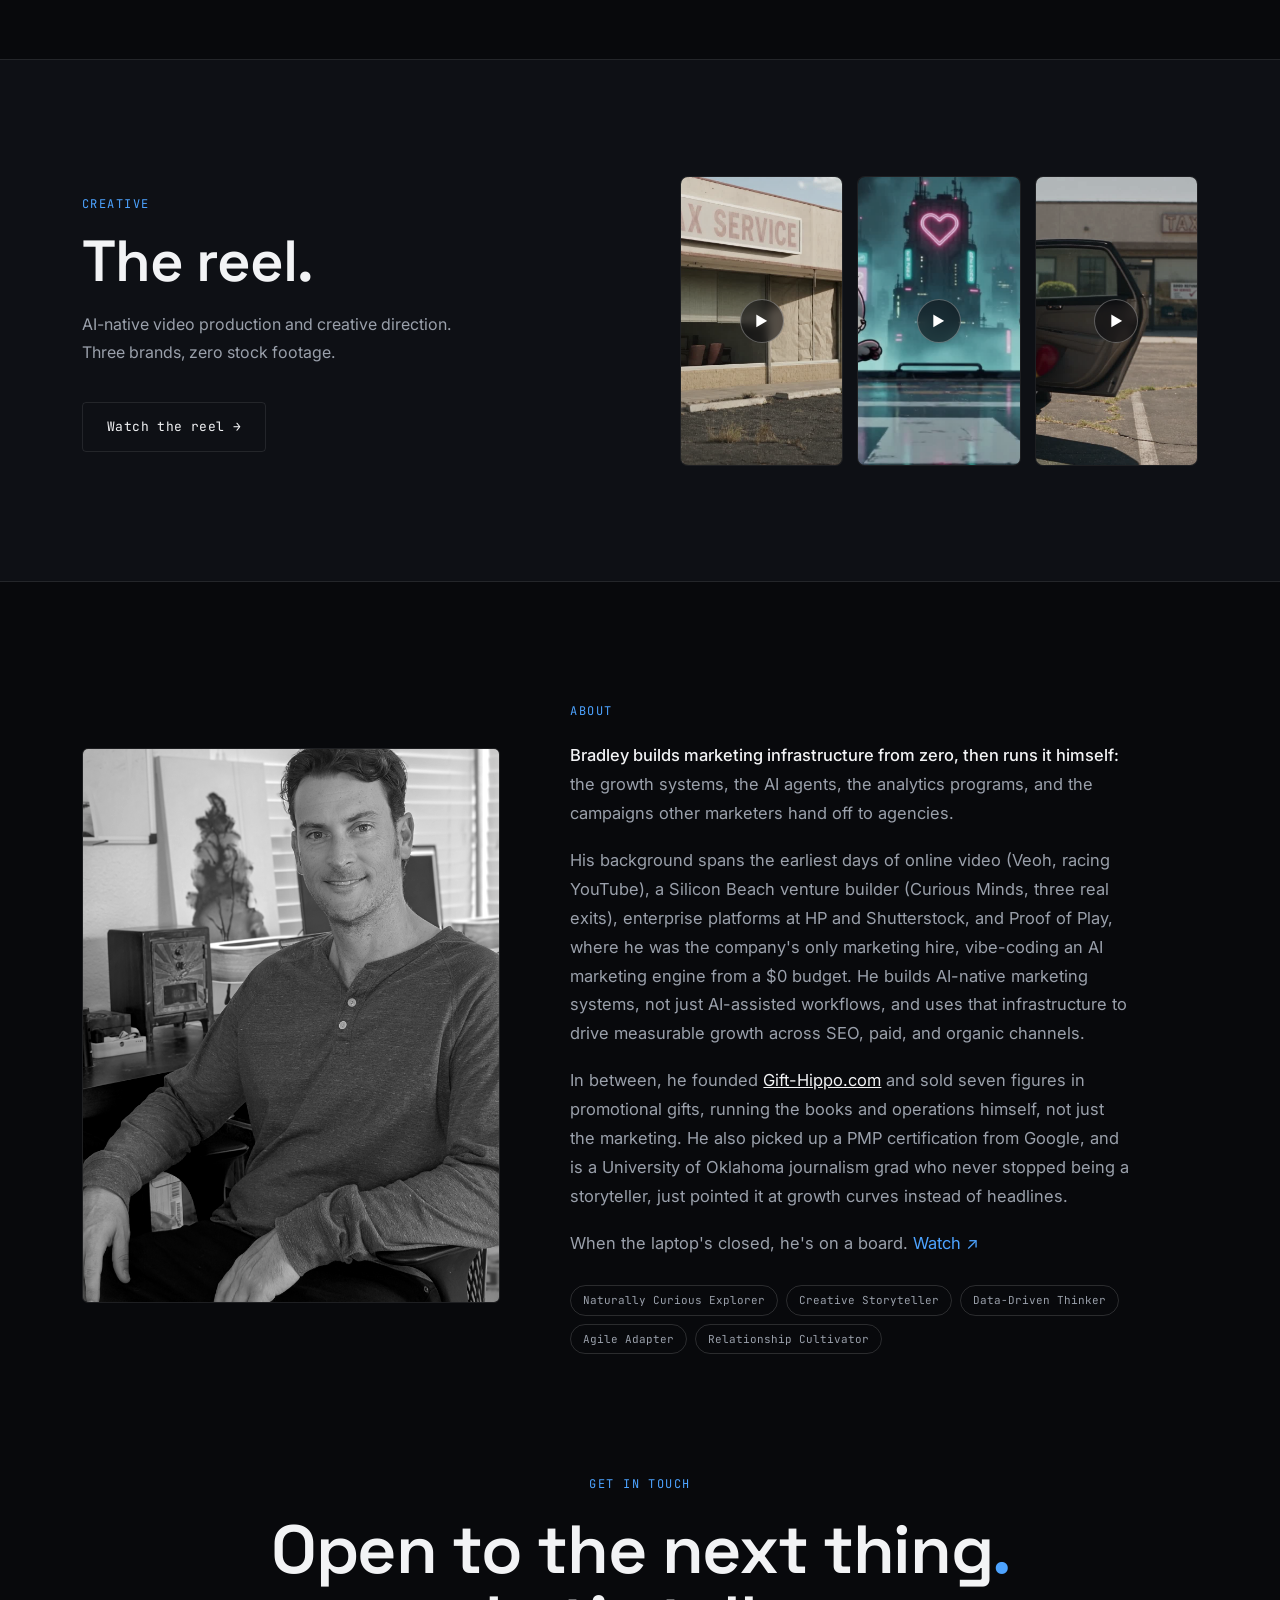
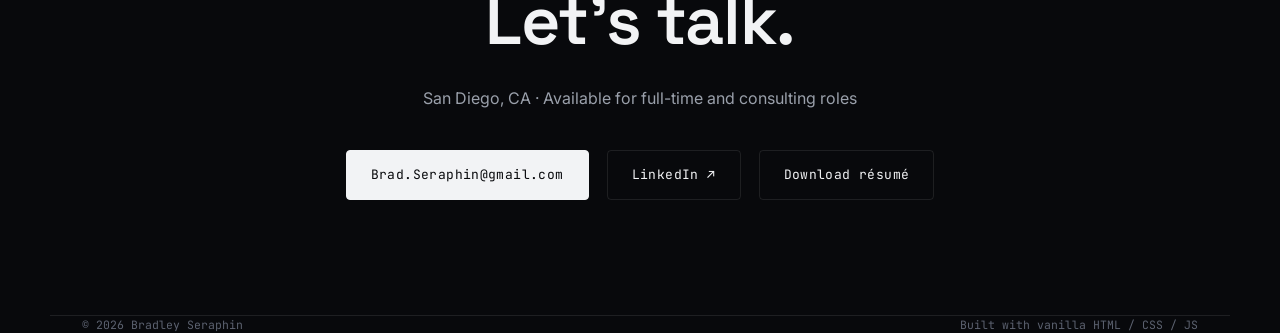
==== commit ae46f6b3: "Add swell interface indicators and UX polish - Ghost scan: scan line breathes at selected moment x w" ====
--- a/index.html
+++ b/index.html
@@ -8,7 +8,7 @@
 <link rel="preconnect" href="https://fonts.googleapis.com">
 <link rel="preconnect" href="https://fonts.gstatic.com" crossorigin>
 <link href="https://fonts.googleapis.com/css2?family=Space+Grotesk:wght@500;600;700&family=Inter:wght@400;500&family=JetBrains+Mono:wght@400;500&display=swap" rel="stylesheet">
-<link rel="stylesheet" href="css/style.css?v=3">
+<link rel="stylesheet" href="css/style.css?v=4">
 </head>
 <body>
 
@@ -75,6 +75,7 @@
         <button type="button" class="swell__back" hidden>← All waves</button>
       </div>
       <div class="swell__axis wrap-wide" role="tablist" aria-label="Career moments"></div>
+      <p class="swell__hint wrap-wide">Hover the timeline to explore · click a peak to lock</p>
     </div>
   </section>
 
@@ -358,6 +359,6 @@
   <span>Built with vanilla HTML / CSS / JS</span>
 </footer>
 
-<script src="js/main.js?v=3"></script>
+<script src="js/main.js?v=4"></script>
 </body>
 </html>
--- a/css/style.css
+++ b/css/style.css
@@ -245,7 +245,7 @@
 
 @keyframes scroll-left {
   from { transform: translate3d(0, 0, 0); }
-  to { transform: translate3d(-50%, 0, 0); }
+  to { transform: translate3d(var(--marquee-shift, -50%), 0, 0); }
 }
 
 /* ---------------- Section heads ---------------- */
@@ -1313,8 +1313,9 @@
   .wrap { padding: 0 20px; }
   .nav { padding: 16px 16px; }
   .nav__mark { font-size: 11px; white-space: nowrap; }
-  .nav__links { gap: 14px; font-size: 11px; overflow-x: auto; scrollbar-width: none; -ms-overflow-style: none; }
+  .nav__links { gap: 8px; font-size: 11px; overflow-x: auto; scrollbar-width: none; -ms-overflow-style: none; }
   .nav__links::-webkit-scrollbar { display: none; }
+  .hero.calm { min-height: min(100vh, 640px); padding-top: 96px; padding-bottom: 48px; }
   .case { padding: 26px; }
   .cursor-glow { display: none; }
 }
@@ -1484,13 +1485,27 @@
 .swell__proves button {
   display: inline-flex; align-items: center; gap: 6px; cursor: pointer;
   font-family: var(--mono); font-size: 10.5px; letter-spacing: 0.04em; text-transform: uppercase;
-  color: var(--ink-dim); background: none; border: 1px solid rgba(255,255,255,0.14); border-radius: 999px; padding: 4px 10px;
-}
-.swell__proves button i { width: 6px; height: 6px; border-radius: 50%; background: var(--c); }
+  color: var(--ink-faint); background: none; border: 1px solid rgba(255,255,255,0.09); border-radius: 999px; padding: 4px 10px;
+  transition: color 0.2s, border-color 0.2s;
+}
+.swell__proves button:hover { color: var(--ink-dim); border-color: rgba(255,255,255,0.2); }
+.swell__proves button i { width: 6px; height: 6px; border-radius: 50%; background: rgba(255,255,255,0.25); }
 .swell__proves button.is-on { color: #06080c; background: var(--c); border-color: var(--c); }
 .swell__proves button.is-on i { background: #06080c; }
 .swell__tags { list-style: none; display: flex; flex-wrap: wrap; gap: 6px 8px; }
 .swell__tags li { font-family: var(--mono); font-size: 11.5px; color: #c4cad4; border: 1px solid rgba(255,255,255,0.18); border-radius: 3px; padding: 5px 10px; }
+.swell__hint { font-family: var(--mono); font-size: 11px; letter-spacing: 0.08em; color: var(--ink-faint); text-align: center; padding: 14px 0 24px; }
+
+/* Ghost scan: breathe at selected moment x when pointer is idle */
+@keyframes scan-breathe { 0%, 100% { opacity: 0.15; } 50% { opacity: 0.38; } }
+.swell__scan.is-ghost { animation: scan-breathe 2.4s ease-in-out infinite; }
+
+/* Adjacent tick beacon: dots flare when a neighboring moment is suggested */
+@keyframes dot-beacon { 0% { transform: scale(1); } 35% { transform: scale(2.4); opacity: 1; } 100% { transform: scale(1); opacity: 0.7; } }
+.swell__axis button.is-beacon .dots i { animation: dot-beacon 1.1s ease-out forwards; }
+
+/* Pillar idle pulse: sequential color glow when user hasn't interacted */
+.calm__pillars button.is-idle-pulse { border-color: var(--c); box-shadow: 0 0 18px var(--c); color: var(--ink); }
 
 
 @media (max-width: 900px) {
